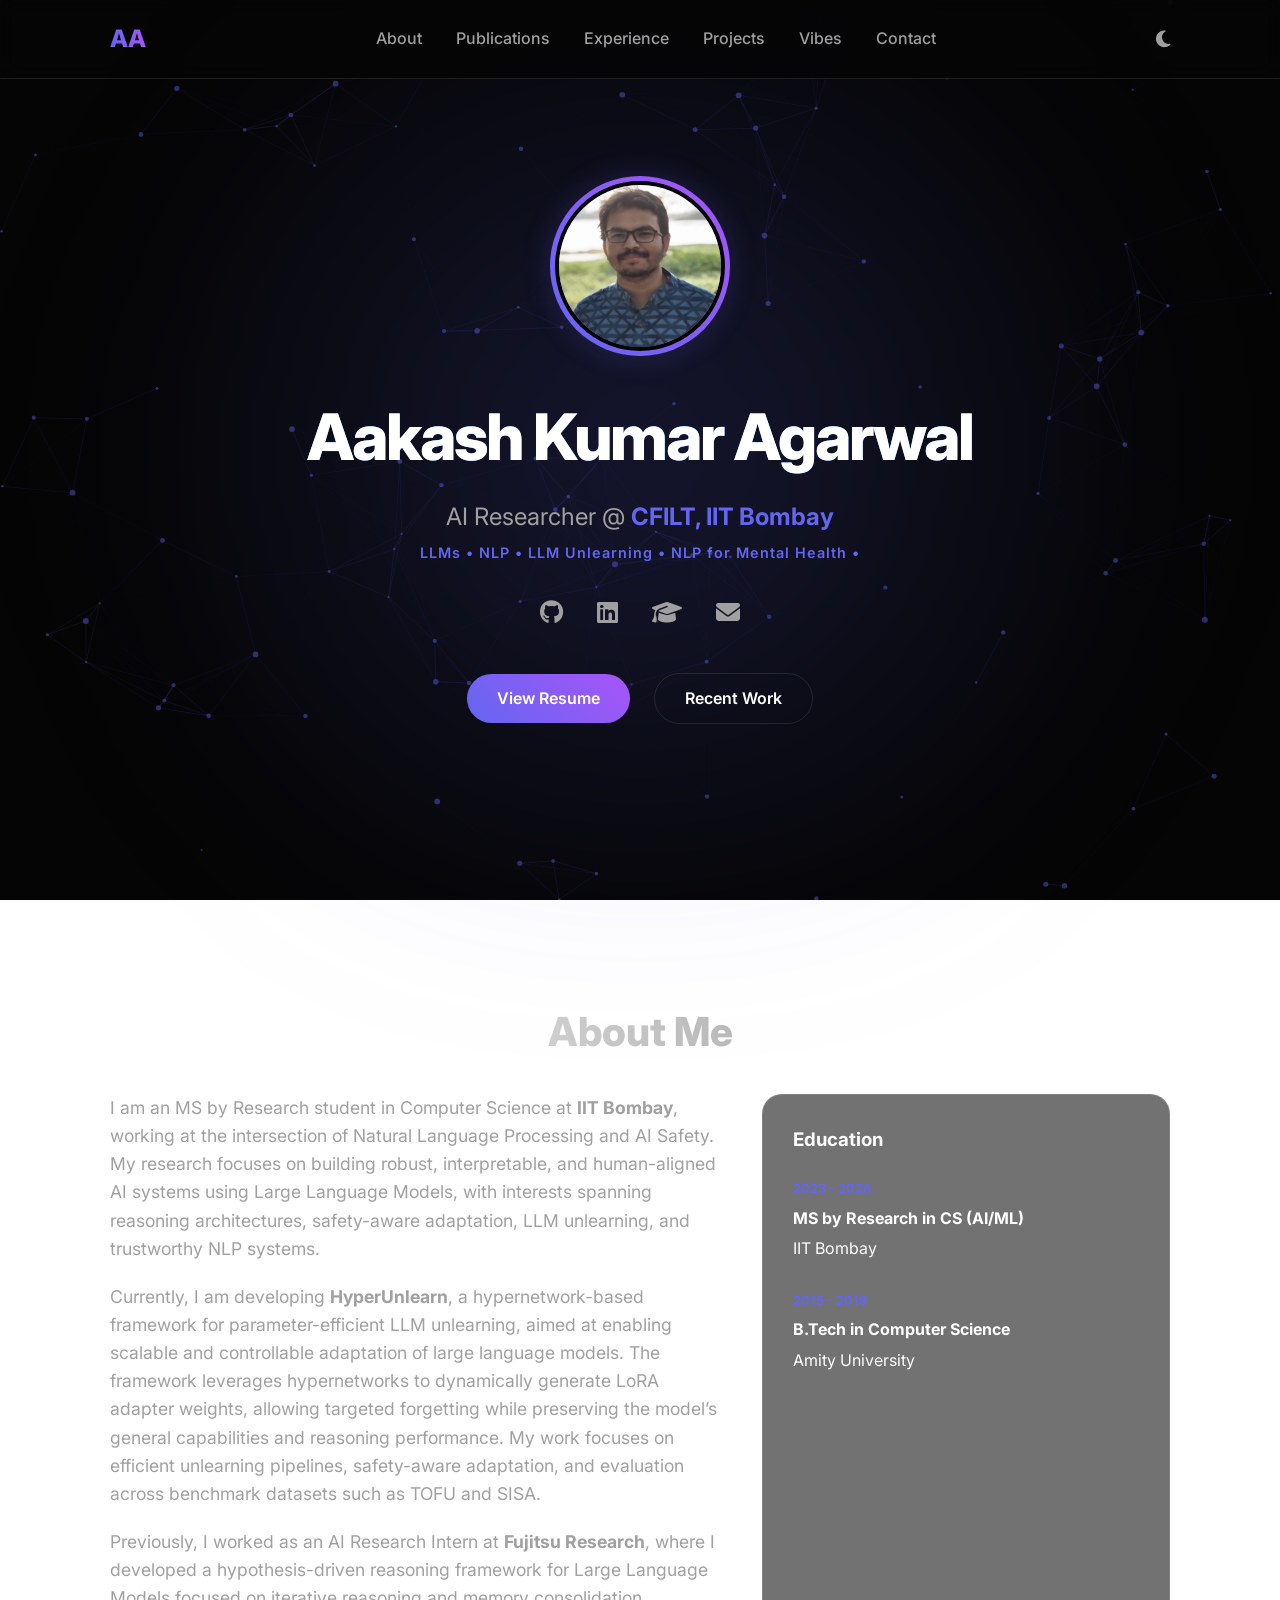
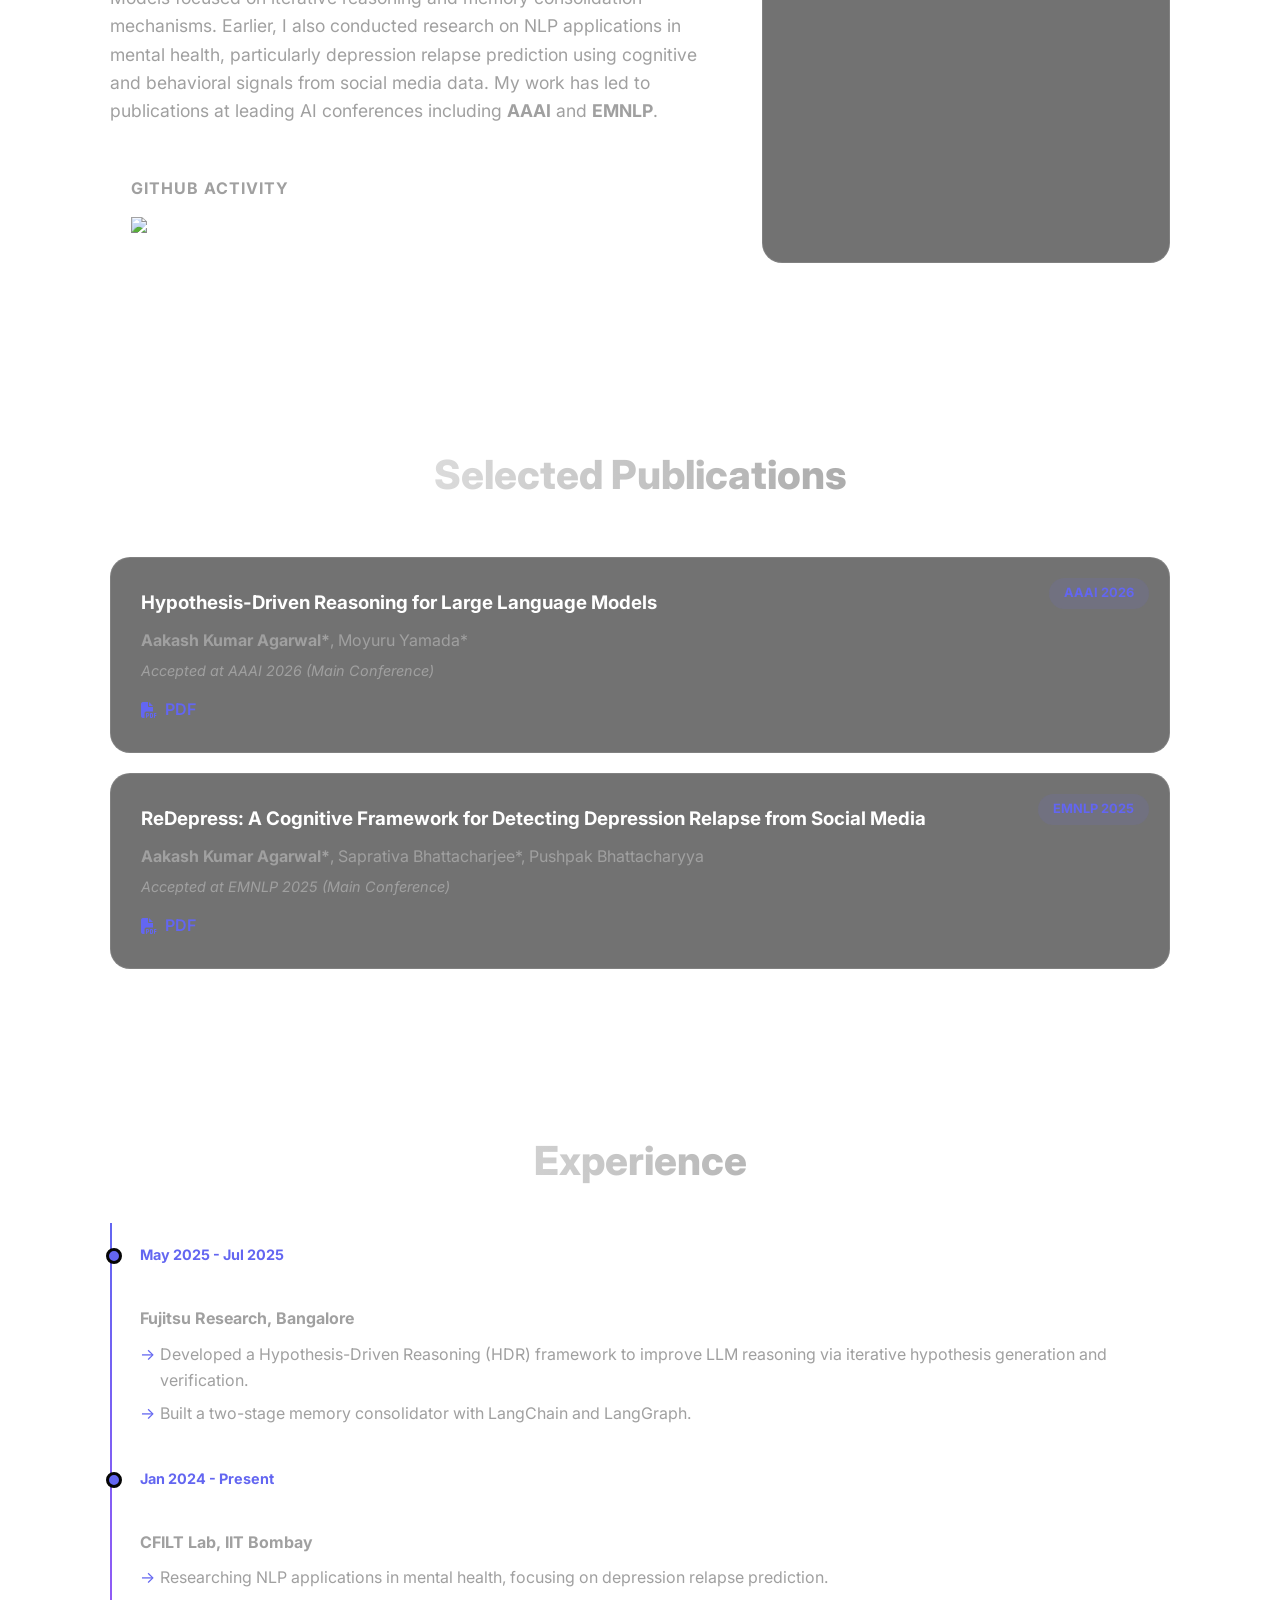
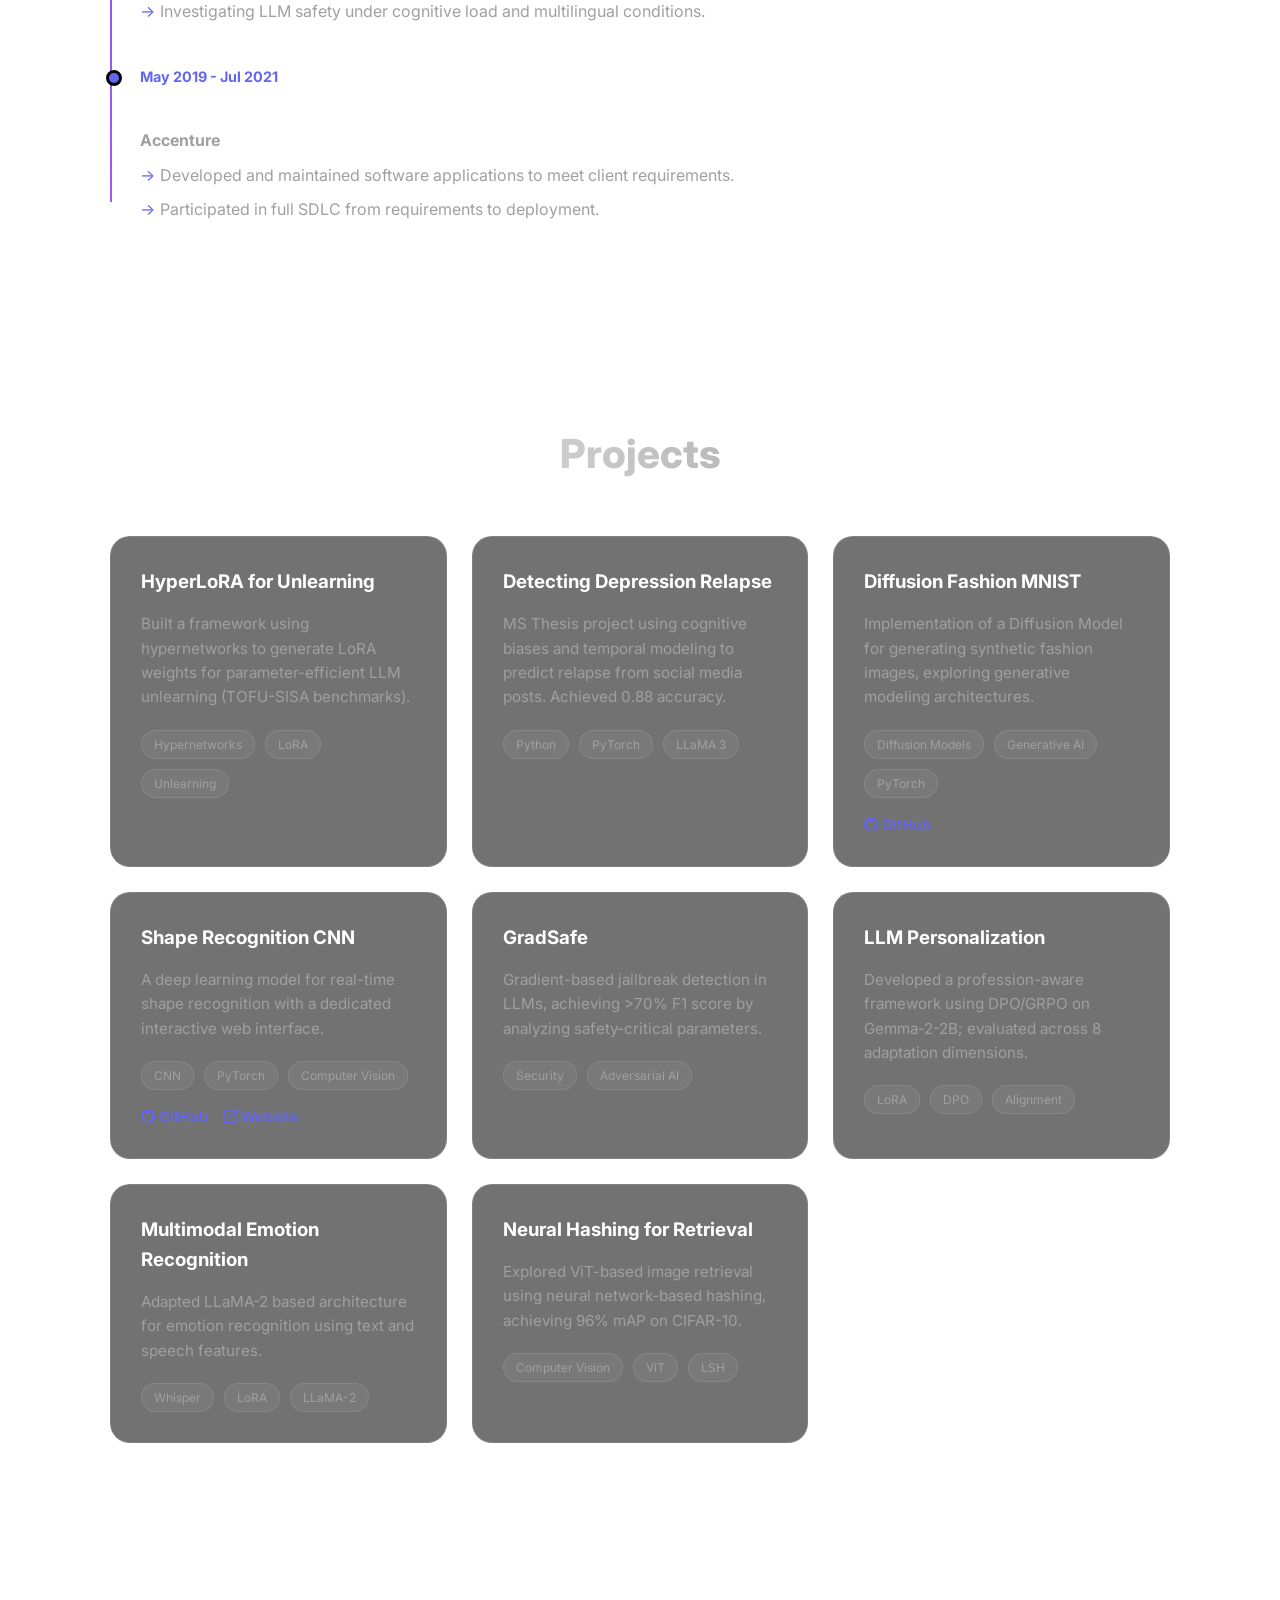
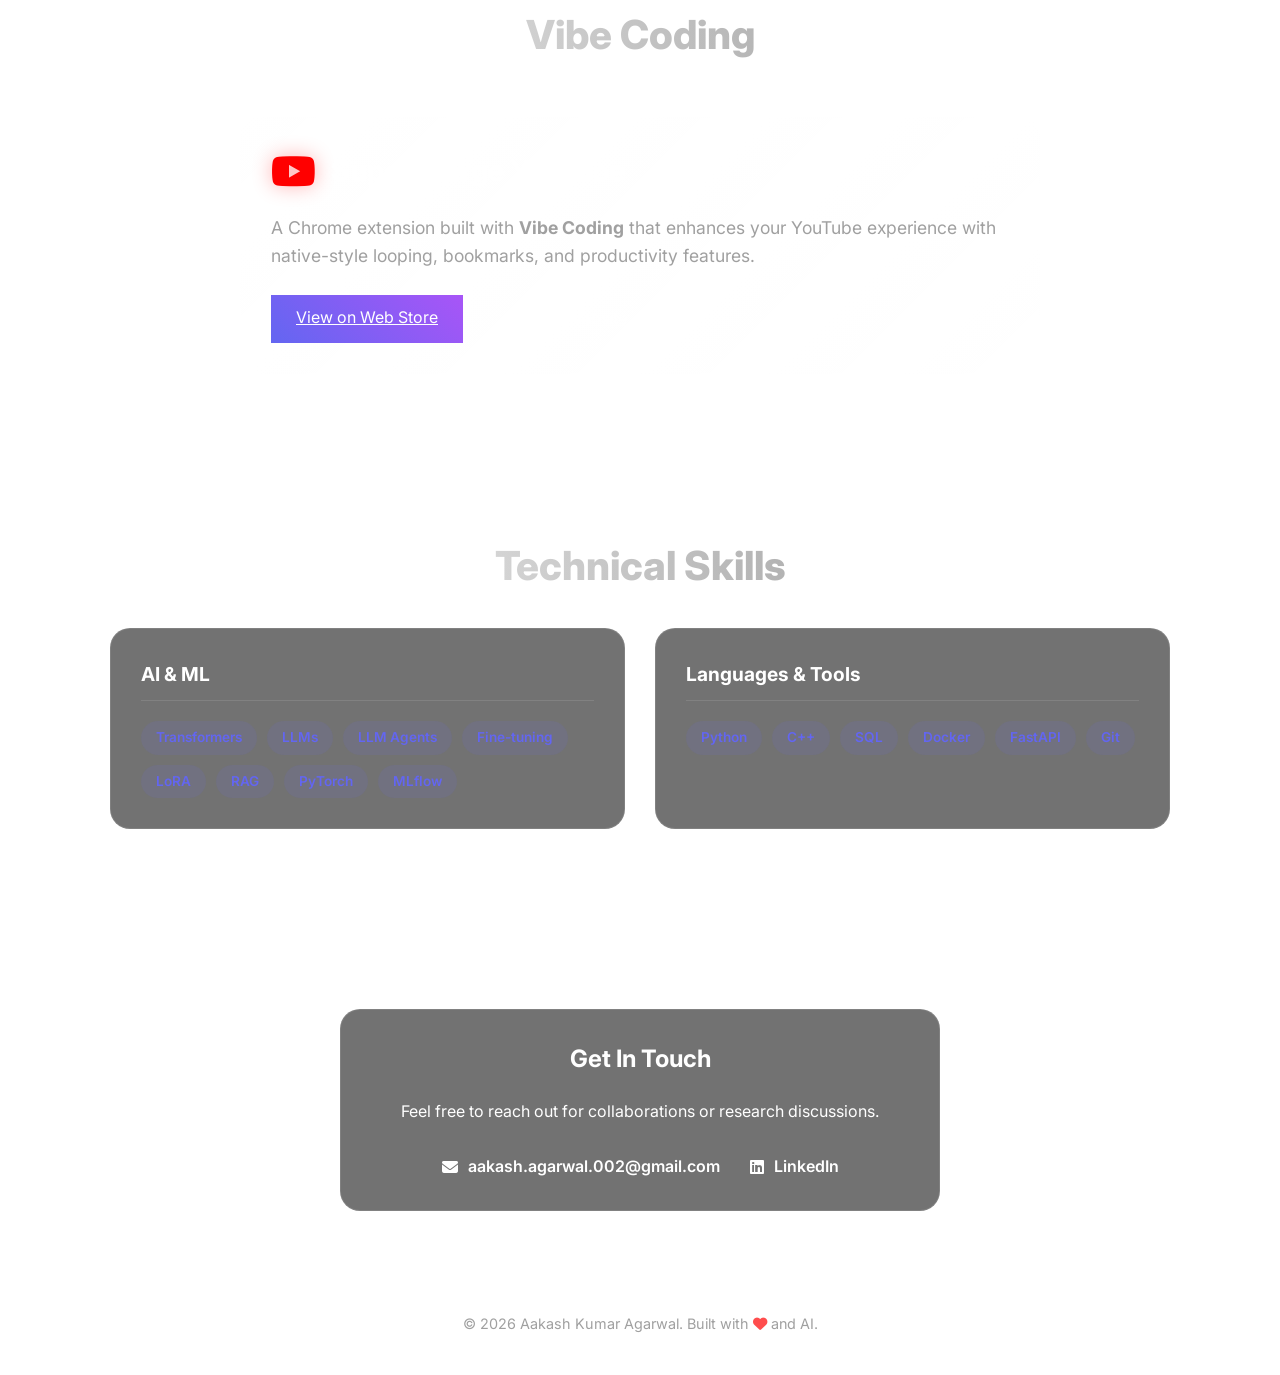
==== index.html @ b12b898b "update details" ====
<!doctype html>
<html lang="en">
  <head>
    <meta charset="UTF-8" />
    <meta name="viewport" content="width=device-width, initial-scale=1.0" />
    <title>Aakash Kumar Agarwal | AI Researcher</title>
    <meta
      name="description"
      content="Personal website of Aakash Kumar Agarwal, AI Researcher at IIT Bombay focusing on LLMs, NLP, and Mental Health."
    />
    <link rel="preconnect" href="https://fonts.googleapis.com" />
    <link rel="preconnect" href="https://fonts.gstatic.com" crossorigin />
    <link
      href="https://fonts.googleapis.com/css2?family=Inter:wght@300;400;500;600;700;800&display=swap"
      rel="stylesheet"
    />
    <link rel="stylesheet" href="style.css" />
    <link
      rel="stylesheet"
      href="https://cdnjs.cloudflare.com/ajax/libs/font-awesome/6.4.0/css/all.min.css"
    />
  </head>
  <body>
    <div id="bg-solid"></div>
    <div class="glow-bg"></div>
    <canvas id="neural-bg"></canvas>

    <nav>
      <div class="nav-container">
        <a href="#" class="logo">AA</a>
        <div class="nav-links">
          <a href="#about">About</a>
          <a href="#publications">Publications</a>
          <a href="#experience">Experience</a>
          <a href="#projects">Projects</a>
          <a href="#vibes">Vibes</a>
          <a href="#contact">Contact</a>
        </div>
        <div class="theme-toggle" id="theme-toggle">
          <i class="fas fa-moon"></i>
        </div>
        <div class="mobile-menu-btn"><i class="fas fa-bars"></i></div>
      </div>
    </nav>

    <main>
      <section id="hero" style="background: transparent">
        <div class="hero-content">
          <div class="profile-frame">
            <img
              src="assets/images/avatar.jpeg"
              alt="Aakash Kumar Agarwal"
              class="profile-img"
            />
          </div>
          <h1 class="glitch-text" data-text="Aakash Kumar Agarwal">
            Aakash Kumar Agarwal
          </h1>
          <p class="tagline">
            AI Researcher @ <span class="highlight">CFILT, IIT Bombay</span>
          </p>
          <p class="topics">
            LLMs • NLP • LLM Unlearning • NLP for Mental Health •
          </p>
          <div class="social-links">
            <a
              href="https://github.com/aakash-agarwal-002"
              target="_blank"
              title="GitHub"
              ><i class="fab fa-github"></i
            ></a>
            <a
              href="https://www.linkedin.com/in/aakash-agarwal-/"
              target="_blank"
              title="LinkedIn"
              ><i class="fab fa-linkedin"></i
            ></a>
            <a
              href="https://scholar.google.com/citations?user=e2ImDVUAAAAJ&hl=en"
              target="_blank"
              title="Google Scholar"
              ><i class="fas fa-graduation-cap"></i
            ></a>
            <a href="mailto:aakash.agarwal.002@gmail.com" title="Email"
              ><i class="fas fa-envelope"></i
            ></a>
          </div>
          <div class="cta-buttons">
            <a
              href="resumes/aakash_agarwal_ai.pdf"
              class="btn primary"
              target="_blank"
              >View Resume</a
            >
            <a href="#publications" class="btn secondary">Recent Work</a>
          </div>
        </div>
      </section>

      <section id="about" class="container">
        <h2 class="section-title">About Me</h2>
        <div class="about-grid">
          <div class="about-text">
            <p>
              I am an MS by Research student in Computer Science at
              <b>IIT Bombay</b>, working at the intersection of Natural Language
              Processing and AI Safety. My research focuses on building robust,
              interpretable, and human-aligned AI systems using Large Language
              Models, with interests spanning reasoning architectures,
              safety-aware adaptation, LLM unlearning, and trustworthy NLP
              systems.
            </p>

            <p>
              Currently, I am developing <b>HyperUnlearn</b>, a
              hypernetwork-based framework for parameter-efficient LLM
              unlearning, aimed at enabling scalable and controllable adaptation
              of large language models. The framework leverages hypernetworks to
              dynamically generate LoRA adapter weights, allowing targeted
              forgetting while preserving the model’s general capabilities and
              reasoning performance. My work focuses on efficient unlearning
              pipelines, safety-aware adaptation, and evaluation across
              benchmark datasets such as TOFU and SISA.
            </p>

            <p>
              Previously, I worked as an AI Research Intern at
              <b>Fujitsu Research</b>, where I developed a hypothesis-driven
              reasoning framework for Large Language Models focused on iterative
              reasoning and memory consolidation mechanisms. Earlier, I also
              conducted research on NLP applications in mental health,
              particularly depression relapse prediction using cognitive and
              behavioral signals from social media data. My work has led to
              publications at leading AI conferences including <b>AAAI</b> and
              <b>EMNLP</b>.
            </p>

            <div class="github-activity">
              <h3>GitHub Activity</h3>
              <img
                src="https://ghchart.rshah.org/6366f1/aakash-agarwal-002"
                alt="Aakash's Github Chart"
                class="gh-chart"
              />
            </div>
          </div>
          <div class="education-card">
            <h3>Education</h3>
            <div class="edu-item">
              <span class="year">2023 - 2026</span>
              <h4>MS by Research in CS (AI/ML)</h4>
              <p>IIT Bombay</p>
            </div>
            <div class="edu-item">
              <span class="year">2015 - 2019</span>
              <h4>B.Tech in Computer Science</h4>
              <p>Amity University</p>
            </div>
          </div>
        </div>
      </section>

      <section id="publications" class="container">
        <h2 class="section-title">Selected Publications</h2>
        <div class="pub-list">
          <div class="pub-card glass">
            <div class="pub-tag">AAAI 2026</div>
            <h3>Hypothesis-Driven Reasoning for Large Language Models</h3>
            <p class="authors"><b>Aakash Kumar Agarwal*</b>, Moyuru Yamada*</p>
            <p class="venue">Accepted at AAAI 2026 (Main Conference)</p>
            <div class="pub-links">
              <a href="publications/2026.aaai-main.pdf" target="_blank"
                ><i class="fas fa-file-pdf"></i> PDF</a
              >
            </div>
          </div>
          <div class="pub-card glass">
            <div class="pub-tag">EMNLP 2025</div>
            <h3>
              ReDepress: A Cognitive Framework for Detecting Depression Relapse
              from Social Media
            </h3>
            <p class="authors">
              <b>Aakash Kumar Agarwal*</b>, Saprativa Bhattacharjee*, Pushpak
              Bhattacharyya
            </p>
            <p class="venue">Accepted at EMNLP 2025 (Main Conference)</p>
            <div class="pub-links">
              <a href="publications/2025.emnlp-main.pdf" target="_blank"
                ><i class="fas fa-file-pdf"></i> PDF</a
              >
            </div>
          </div>
        </div>
      </section>

      <section id="experience" class="container">
        <h2 class="section-title">Experience</h2>
        <div class="timeline">
          <div class="timeline-item">
            <div class="time">May 2025 - Jul 2025</div>
            <div class="content">
              <h3>AI Engineer Intern</h3>
              <h4>Fujitsu Research, Bangalore</h4>
              <ul>
                <li>
                  Developed a Hypothesis-Driven Reasoning (HDR) framework to
                  improve LLM reasoning via iterative hypothesis generation and
                  verification.
                </li>
                <li>
                  Built a two-stage memory consolidator with LangChain and
                  LangGraph.
                </li>
              </ul>
            </div>
          </div>
          <div class="timeline-item">
            <div class="time">Jan 2024 - Present</div>
            <div class="content">
              <h3>Student AI Researcher</h3>
              <h4>CFILT Lab, IIT Bombay</h4>
              <ul>
                <li>
                  Researching NLP applications in mental health, focusing on
                  depression relapse prediction.
                </li>
                <li>
                  Investigating LLM safety under cognitive load and multilingual
                  conditions.
                </li>
              </ul>
            </div>
          </div>
          <div class="timeline-item">
            <div class="time">May 2019 - Jul 2021</div>
            <div class="content">
              <h3>Application Development Associate</h3>
              <h4>Accenture</h4>
              <ul>
                <li>
                  Developed and maintained software applications to meet client
                  requirements.
                </li>
                <li>
                  Participated in full SDLC from requirements to deployment.
                </li>
              </ul>
            </div>
          </div>
        </div>
      </section>

      <section id="projects" class="container">
        <h2 class="section-title">Projects</h2>
        <div class="project-grid">
          <div class="project-card glass">
            <h3>HyperLoRA for Unlearning</h3>
            <p>
              Built a framework using hypernetworks to generate LoRA weights for
              parameter-efficient LLM unlearning (TOFU-SISA benchmarks).
            </p>
            <div class="tags">
              <span>Hypernetworks</span><span>LoRA</span><span>Unlearning</span>
            </div>
          </div>
          <div class="project-card glass">
            <h3>Detecting Depression Relapse</h3>
            <p>
              MS Thesis project using cognitive biases and temporal modeling to
              predict relapse from social media posts. Achieved 0.88 accuracy.
            </p>
            <div class="tags">
              <span>Python</span><span>PyTorch</span><span>LLaMA 3</span>
            </div>
          </div>
          <div class="project-card glass">
            <h3>Diffusion Fashion MNIST</h3>
            <p>
              Implementation of a Diffusion Model for generating synthetic
              fashion images, exploring generative modeling architectures.
            </p>
            <div class="tags">
              <span>Diffusion Models</span><span>Generative AI</span
              ><span>PyTorch</span>
            </div>
            <div class="project-links">
              <a
                href="https://github.com/aakash-agarwal-002/diffusion-fashion-mnist"
                target="_blank"
                ><i class="fab fa-github"></i> GitHub</a
              >
            </div>
          </div>
          <div class="project-card glass">
            <h3>Shape Recognition CNN</h3>
            <p>
              A deep learning model for real-time shape recognition with a
              dedicated interactive web interface.
            </p>
            <div class="tags">
              <span>CNN</span><span>PyTorch</span><span>Computer Vision</span>
            </div>
            <div class="project-links">
              <a
                href="https://github.com/aakash-agarwal-002/shape-recognition-cnn"
                target="_blank"
                ><i class="fab fa-github"></i> GitHub</a
              >
              <a
                href="https://aakash-agarwal-002.github.io/shape-recognition-cnn/"
                target="_blank"
                ><i class="fas fa-external-link-alt"></i> Website</a
              >
            </div>
          </div>
          <div class="project-card glass">
            <h3>GradSafe</h3>
            <p>
              Gradient-based jailbreak detection in LLMs, achieving >70% F1
              score by analyzing safety-critical parameters.
            </p>
            <div class="tags">
              <span>Security</span><span>Adversarial AI</span>
            </div>
          </div>
          <div class="project-card glass">
            <h3>LLM Personalization</h3>
            <p>
              Developed a profession-aware framework using DPO/GRPO on
              Gemma-2-2B; evaluated across 8 adaptation dimensions.
            </p>
            <div class="tags">
              <span>LoRA</span><span>DPO</span><span>Alignment</span>
            </div>
          </div>
          <div class="project-card glass">
            <h3>Multimodal Emotion Recognition</h3>
            <p>
              Adapted LLaMA-2 based architecture for emotion recognition using
              text and speech features.
            </p>
            <div class="tags">
              <span>Whisper</span><span>LoRA</span><span>LLaMA-2</span>
            </div>
          </div>
          <div class="project-card glass">
            <h3>Neural Hashing for Retrieval</h3>
            <p>
              Explored ViT-based image retrieval using neural network-based
              hashing, achieving 96% mAP on CIFAR-10.
            </p>
            <div class="tags">
              <span>Computer Vision</span><span>ViT</span><span>LSH</span>
            </div>
          </div>
        </div>
      </section>

      <section id="vibes" class="container">
        <h2 class="section-title">Vibe Coding</h2>
        <div class="vibe-grid">
          <div class="vibe-card glass featured">
            <div class="vibe-info">
              <div class="vibe-header">
                <i class="fab fa-youtube vibe-icon"></i>
                <h3>Supercharge YouTube</h3>
              </div>
              <p>
                A Chrome extension built with <b>Vibe Coding</b> that enhances
                your YouTube experience with native-style looping, bookmarks,
                and productivity features.
              </p>
              <div class="vibe-links">
                <a
                  href="https://chromewebstore.google.com/detail/supercharge-youtube/afbpoggcamjpjhaofnedlcllkkokfkca?authuser=0&hl=en"
                  target="_blank"
                  class="btn primary"
                  >View on Web Store</a
                >
                <a
                  href="https://aakash-agarwal-002.github.io/supercharge_youtube_features/"
                  target="_blank"
                  class="btn secondary"
                  >Product Website</a
                >
              </div>
            </div>
          </div>
        </div>
      </section>

      <section id="skills" class="container">
        <h2 class="section-title">Technical Skills</h2>
        <div class="skills-container">
          <div class="skill-category">
            <h3>AI & ML</h3>
            <div class="skill-tags">
              <span>Transformers</span><span>LLMs</span><span>LLM Agents</span
              ><span>Fine-tuning</span><span>LoRA</span><span>RAG</span
              ><span>PyTorch</span><span>MLflow</span>
            </div>
          </div>
          <div class="skill-category">
            <h3>Languages & Tools</h3>
            <div class="skill-tags">
              <span>Python</span><span>C++</span><span>SQL</span
              ><span>Docker</span><span>FastAPI</span><span>Git</span>
            </div>
          </div>
        </div>
      </section>

      <section id="contact" class="container">
        <div class="contact-box glass">
          <h2>Get In Touch</h2>
          <p>
            Feel free to reach out for collaborations or research discussions.
          </p>
          <div class="contact-methods">
            <a href="mailto:aakash.agarwal.002@gmail.com"
              ><i class="fas fa-envelope"></i> aakash.agarwal.002@gmail.com</a
            >
            <a href="https://www.linkedin.com/in/aakash-agarwal-/"
              ><i class="fab fa-linkedin"></i> LinkedIn</a
            >
          </div>
        </div>
      </section>
    </main>

    <footer>
      <p>
        &copy; 2026 Aakash Kumar Agarwal. Built with
        <i class="fas fa-heart"></i> and AI.
      </p>
    </footer>

    <script src="script.js"></script>
  </body>
</html>
---- style.css ----
:root {
    --bg-color: #050505;
    --card-bg: rgba(20, 20, 20, 0.6);
    --text-primary: #ffffff;
    --text-secondary: #a0a0a0;
    --accent-primary: #6366f1;
    --accent-secondary: #a855f7;
    --nav-bg: rgba(5, 5, 5, 0.8);
    --border-color: rgba(255, 255, 255, 0.1);
    --glow: rgba(99, 102, 241, 0.2);
}

body.light-mode {
    --bg-color: #f8f9fa;
    --card-bg: rgba(255, 255, 255, 0.8);
    --text-primary: #1a1a1a;
    --text-secondary: #555555;
    --nav-bg: rgba(248, 249, 250, 0.8);
    --border-color: rgba(0, 0, 0, 0.1);
    --glow: rgba(99, 102, 241, 0.1);
}

* {
    margin: 0;
    padding: 0;
    box-sizing: border-box;
    scroll-behavior: smooth;
}

body {
    color: var(--text-primary);
    font-family: 'Inter', -apple-system, BlinkMacSystemFont, sans-serif;
    line-height: 1.6;
    overflow-x: hidden;
    background: none;
}

#bg-solid {
    position: fixed;
    top: 0;
    left: 0;
    width: 100%;
    height: 100%;
    background-color: var(--bg-color);
    z-index: -3;
    pointer-events: none;
}

.glow-bg {
    position: fixed;
    top: 0;
    left: 0;
    width: 100%;
    height: 100%;
    background: radial-gradient(circle at 50% 50%, var(--glow) 0%, transparent 70%);
    pointer-events: none;
    z-index: -2;
    filter: blur(100px);
}

#neural-bg {
    position: fixed;
    top: 0;
    left: 0;
    width: 100%;
    height: 100%;
    z-index: -1;
    opacity: 0.6;
    pointer-events: none;
}

.container {
    max-width: 1100px;
    margin: 0 auto;
    padding: 80px 20px;
}

/* Navigation */
nav {
    position: fixed;
    top: 0;
    width: 100%;
    background: var(--nav-bg);
    backdrop-filter: blur(10px);
    z-index: 1000;
    border-bottom: 1px solid var(--border-color);
}

.nav-container {
    max-width: 1100px;
    margin: 0 auto;
    padding: 20px;
    display: flex;
    justify-content: space-between;
    align-items: center;
}

.logo {
    font-size: 1.5rem;
    font-weight: 800;
    background: linear-gradient(to right, var(--accent-primary), var(--accent-secondary));
    -webkit-background-clip: text;
    -webkit-text-fill-color: transparent;
    text-decoration: none;
}

.nav-links a {
    color: var(--text-secondary);
    text-decoration: none;
    margin-left: 30px;
    font-weight: 500;
    transition: color 0.3s;
}

.nav-links a:hover {
    color: var(--text-primary);
}

.theme-toggle {
    margin-left: 20px;
    cursor: pointer;
    font-size: 1.2rem;
    color: var(--text-secondary);
    transition: color 0.3s, transform 0.3s;
}

.theme-toggle:hover {
    color: var(--accent-primary);
    transform: scale(1.1);
}

.mobile-menu-btn {
    display: none;
}

/* Hero Section */
#hero {
    height: 100vh;
    display: flex;
    justify-content: center;
    align-items: center;
    text-align: center;
    padding: 0 20px;
    background: transparent;
}

.profile-frame {
    width: 180px;
    height: 180px;
    margin: 0 auto 30px;
    border-radius: 50%;
    padding: 5px;
    background: linear-gradient(45deg, var(--accent-primary), var(--accent-secondary));
    box-shadow: 0 0 30px var(--glow);
    position: relative;
    overflow: hidden;
}

.profile-img {
    width: 100%;
    height: 100%;
    border-radius: 50%;
    object-fit: cover;
    border: 4px solid var(--bg-color);
    transition: transform 0.5s;
}

.profile-frame:hover .profile-img {
    transform: scale(1.1);
}

h1 {
    font-size: 4rem;
    font-weight: 800;
    margin-bottom: 10px;
    letter-spacing: -2px;
    position: relative;
}

.glitch-text {
    position: relative;
    display: inline-block;
}

.glitch-text::before,
.glitch-text::after {
    content: attr(data-text);
    position: absolute;
    top: 0;
    left: 0;
    width: 100%;
    height: 100%;
    opacity: 0.8;
}

.glitch-text::before {
    color: #0ff;
    z-index: -1;
    animation: glitch 0.3s cubic-bezier(0.25, 0.46, 0.45, 0.94) both infinite;
}

.glitch-text::after {
    color: #f0f;
    z-index: -2;
    animation: glitch 0.3s cubic-bezier(0.25, 0.46, 0.45, 0.94) reverse both infinite;
}

@keyframes glitch {
    0% { transform: translate(0); }
    20% { transform: translate(-2px, 2px); }
    40% { transform: translate(-2px, -2px); }
    60% { transform: translate(2px, 2px); }
    80% { transform: translate(2px, -2px); }
    100% { transform: translate(0); }
}

/* Remove animation from h1 during hover to make it readable */
.glitch-text:hover::before,
.glitch-text:hover::after {
    display: none;
}

.tagline {
    font-size: 1.5rem;
    color: var(--text-secondary);
    margin-bottom: 5px;
}

.highlight {
    color: var(--accent-primary);
    font-weight: 700;
}

.sub-tagline {
    color: var(--text-secondary);
    font-size: 1.1rem;
    margin-bottom: 5px;
}

.topics {
    color: var(--accent-primary);
    font-size: 0.9rem;
    font-weight: 600;
    margin-bottom: 30px;
    letter-spacing: 1px;
}

.social-links {
    margin-bottom: 40px;
}

.social-links a {
    font-size: 1.5rem;
    color: var(--text-secondary);
    margin: 0 15px;
    transition: color 0.3s, transform 0.3s;
    display: inline-block;
}

.social-links a:hover {
    color: var(--accent-primary);
    transform: translateY(-5px);
}

.cta-buttons .btn {
    padding: 12px 30px;
    border-radius: 50px;
    text-decoration: none;
    font-weight: 600;
    margin: 0 10px;
    transition: all 0.3s;
    display: inline-block;
}

.btn.primary {
    background: linear-gradient(45deg, var(--accent-primary), var(--accent-secondary));
    color: white;
}

.btn.secondary {
    border: 1px solid var(--border-color);
    color: var(--text-primary);
}

.btn:hover {
    transform: scale(1.05);
    box-shadow: 0 10px 20px rgba(0,0,0,0.3);
}

/* Sections General */
.section-title {
    font-size: 2.5rem;
    font-weight: 800;
    margin-bottom: 50px;
    text-align: center;
    background: linear-gradient(to right, #fff, #888);
    -webkit-background-clip: text;
    -webkit-text-fill-color: transparent;
}

.glass {
    background: var(--card-bg);
    backdrop-filter: blur(12px);
    -webkit-backdrop-filter: blur(12px);
    border: 1px solid var(--border-color);
    border-radius: 20px;
    padding: 30px;
    transition: transform 0.3s ease, border-color 0.3s, box-shadow 0.3s;
}

.glass:hover {
    border-color: var(--accent-primary);
    transform: translateY(-5px);
    box-shadow: 0 15px 35px rgba(0, 0, 0, 0.4), 
                0 0 20px rgba(99, 102, 241, 0.2);
}

/* About Grid */
.about-grid {
    display: grid;
    grid-template-columns: 1.5fr 1fr;
    gap: 40px;
}

.about-text p {
    margin-bottom: 20px;
    font-size: 1.1rem;
    color: var(--text-secondary);
}

.education-card {
    background: var(--card-bg);
    padding: 30px;
    border-radius: 20px;
    border: 1px solid var(--border-color);
}

.edu-item {
    margin-bottom: 25px;
}

.edu-item .year {
    font-size: 0.8rem;
    color: var(--accent-primary);
    font-weight: 700;
    text-transform: uppercase;
}

.edu-item h4 {
    margin: 5px 0;
}

.github-activity {
    margin-top: 30px;
    background: rgba(255, 255, 255, 0.03);
    padding: 20px;
    border-radius: 15px;
    border: 1px solid var(--border-color);
}

.github-activity h3 {
    font-size: 1rem;
    color: var(--text-secondary);
    margin-bottom: 15px;
    text-transform: uppercase;
    letter-spacing: 1px;
}

.gh-chart {
    width: 100%;
}

/* Publications */
.pub-list {
    display: flex;
    flex-direction: column;
    gap: 20px;
}

.pub-card {
    position: relative;
}

.pub-tag {
    position: absolute;
    top: 20px;
    right: 20px;
    background: rgba(99, 102, 241, 0.1);
    color: var(--accent-primary);
    padding: 5px 15px;
    border-radius: 50px;
    font-size: 0.8rem;
    font-weight: 700;
}

.pub-card h3 {
    margin-bottom: 10px;
    max-width: 80%;
}

.authors {
    color: var(--text-secondary);
    margin-bottom: 5px;
}

.venue {
    font-style: italic;
    color: var(--text-secondary);
    font-size: 0.9rem;
    margin-bottom: 15px;
}

.pub-links a {
    color: var(--accent-primary);
    text-decoration: none;
    font-weight: 600;
    display: flex;
    align-items: center;
    gap: 8px;
}

/* Timeline */
.timeline {
    position: relative;
    padding-left: 30px;
}

.timeline::before {
    content: '';
    position: absolute;
    left: 0;
    top: 0;
    height: 100%;
    width: 2px;
    background: linear-gradient(to bottom, var(--accent-primary), var(--accent-secondary));
}

.timeline-item {
    margin-bottom: 40px;
    position: relative;
}

.timeline-item::before {
    content: '';
    position: absolute;
    left: -34px;
    top: 5px;
    width: 10px;
    height: 10px;
    border-radius: 50%;
    background: var(--accent-primary);
    border: 3px solid var(--bg-color);
}

.timeline-item .time {
    font-size: 0.9rem;
    color: var(--accent-primary);
    font-weight: 700;
    margin-bottom: 5px;
}

.timeline-item h3 {
    margin-bottom: 5px;
}

.timeline-item h4 {
    color: var(--text-secondary);
    margin-bottom: 10px;
}

.timeline-item ul {
    list-style: none;
    color: var(--text-secondary);
}

.timeline-item ul li {
    margin-bottom: 8px;
    position: relative;
    padding-left: 20px;
}

.timeline-item ul li::before {
    content: '→';
    position: absolute;
    left: 0;
    color: var(--accent-primary);
}

/* Projects */
.project-grid {
    display: grid;
    grid-template-columns: repeat(auto-fit, minmax(300px, 1fr));
    gap: 25px;
}

.project-card h3 {
    margin-bottom: 15px;
}

.project-links {
    margin-top: 15px;
    display: flex;
    gap: 15px;
}

.project-links a {
    color: var(--accent-primary);
    text-decoration: none;
    font-weight: 600;
    font-size: 0.9rem;
    transition: color 0.3s;
}

.project-links a:hover {
    color: var(--accent-secondary);
}

.project-card p {
    color: var(--text-secondary);
    font-size: 0.95rem;
    margin-bottom: 20px;
}

.tags {
    display: flex;
    flex-wrap: wrap;
    gap: 10px;
}

.tags span {
    background: rgba(255, 255, 255, 0.05);
    padding: 4px 12px;
    border-radius: 50px;
    font-size: 0.75rem;
    color: var(--text-secondary);
    border: 1px solid var(--border-color);
}

/* Skills */
.skills-container {
    display: grid;
    grid-template-columns: repeat(auto-fit, minmax(250px, 1fr));
    gap: 30px;
}

.skill-category {
    background: var(--card-bg);
    padding: 30px;
    border-radius: 20px;
    border: 1px solid var(--border-color);
}

.skill-category h3 {
    margin-bottom: 20px;
    font-size: 1.2rem;
    border-bottom: 1px solid var(--border-color);
    padding-bottom: 10px;
}

.skill-tags {
    display: flex;
    flex-wrap: wrap;
    gap: 10px;
}

.skill-tags span {
    background: rgba(99, 102, 241, 0.1);
    color: var(--accent-primary);
    padding: 6px 15px;
    border-radius: 50px;
    font-size: 0.85rem;
    font-weight: 600;
}

/* Vibe Coding */
.vibe-grid {
    display: flex;
    justify-content: center;
}

.vibe-card {
    max-width: 800px;
    width: 100%;
    display: flex;
    gap: 30px;
    align-items: center;
    border: 1px solid rgba(255, 255, 255, 0.1);
    background: linear-gradient(135deg, rgba(255, 255, 255, 0.05) 0%, rgba(255, 255, 255, 0.02) 100%);
}

.vibe-header {
    display: flex;
    align-items: center;
    gap: 15px;
    margin-bottom: 20px;
}

.vibe-icon {
    font-size: 2.5rem;
    color: #ff0000; /* YouTube Red */
    text-shadow: 0 0 20px rgba(255, 0, 0, 0.3);
}

.vibe-info h3 {
    font-size: 1.8rem;
    margin: 0;
}

.vibe-info p {
    font-size: 1.1rem;
    color: var(--text-secondary);
    margin-bottom: 25px;
}

.vibe-links {
    display: flex;
    gap: 15px;
    flex-wrap: wrap;
}

.vibe-links .btn {
    padding: 10px 25px;
}

/* Contact */
.contact-box {
    text-align: center;
    max-width: 600px;
    margin: 0 auto;
}

.contact-box h2 {
    margin-bottom: 20px;
}

.contact-methods {
    display: flex;
    justify-content: center;
    gap: 30px;
    margin-top: 30px;
}

.contact-methods a {
    color: var(--text-primary);
    text-decoration: none;
    display: flex;
    align-items: center;
    gap: 10px;
    font-weight: 600;
    transition: color 0.3s;
}

.contact-methods a:hover {
    color: var(--accent-primary);
}

/* Footer */
footer {
    text-align: center;
    padding: 40px;
    border-top: 1px solid var(--border-color);
    color: var(--text-secondary);
    font-size: 0.9rem;
}

footer i {
    color: #ff4d4d;
}

/* Responsive */
@media (max-width: 768px) {
    h1 { font-size: 2.5rem; }
    .about-grid { grid-template-columns: 1fr; }
    .nav-links { 
        display: none; 
        position: absolute;
        top: 100%;
        left: 0;
        width: 100%;
        background: var(--nav-bg);
        flex-direction: column;
        padding: 20px;
        text-align: center;
        border-bottom: 1px solid var(--border-color);
    }
    .nav-links.active {
        display: flex;
    }
    .nav-links a {
        margin: 10px 0;
    }
    .mobile-menu-btn {
        display: block;
        font-size: 1.5rem;
        cursor: pointer;
    }
    .theme-toggle {
        margin-left: auto;
        margin-right: 20px;
    }
    .vibe-card {
        flex-direction: column;
        text-align: center;
        padding: 40px 20px;
    }
    .vibe-header {
        justify-content: center;
    }
    .vibe-links {
        justify-content: center;
    }
    .hero-content { padding: 0 10px; }
}
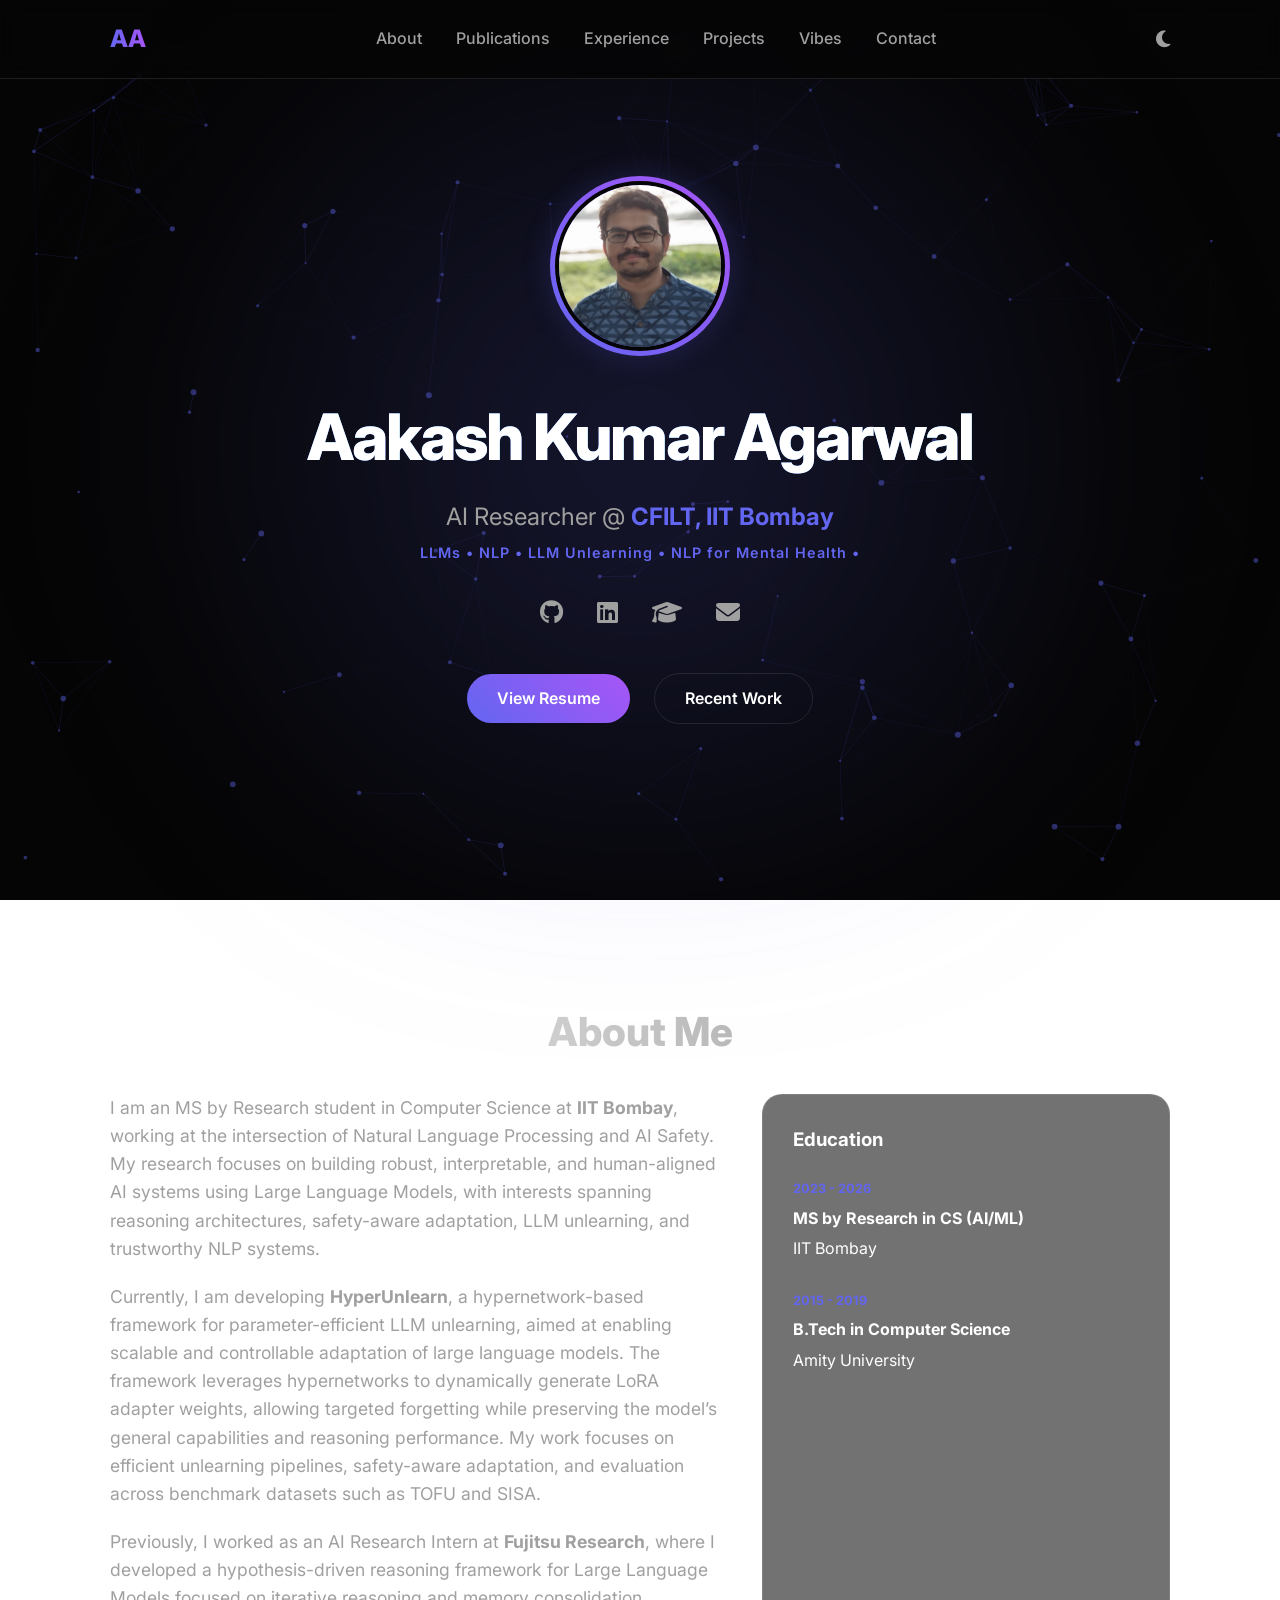
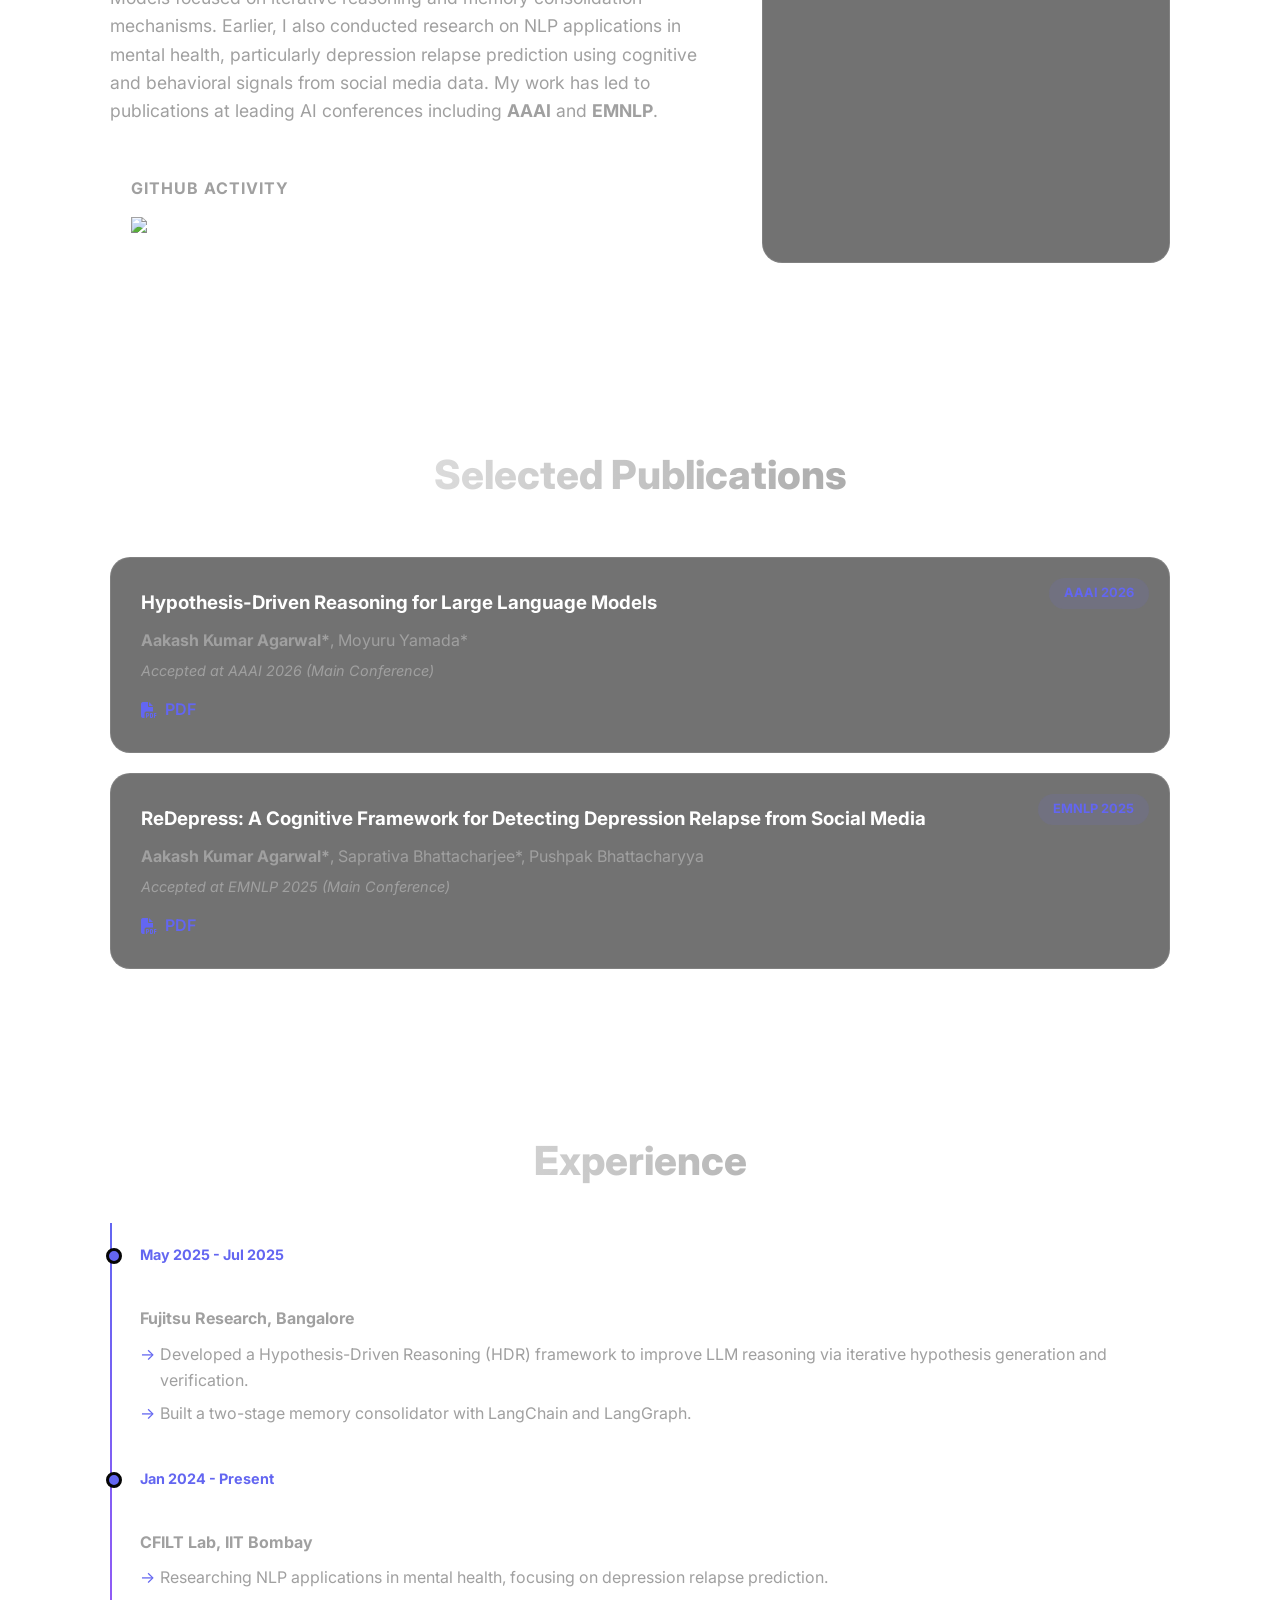
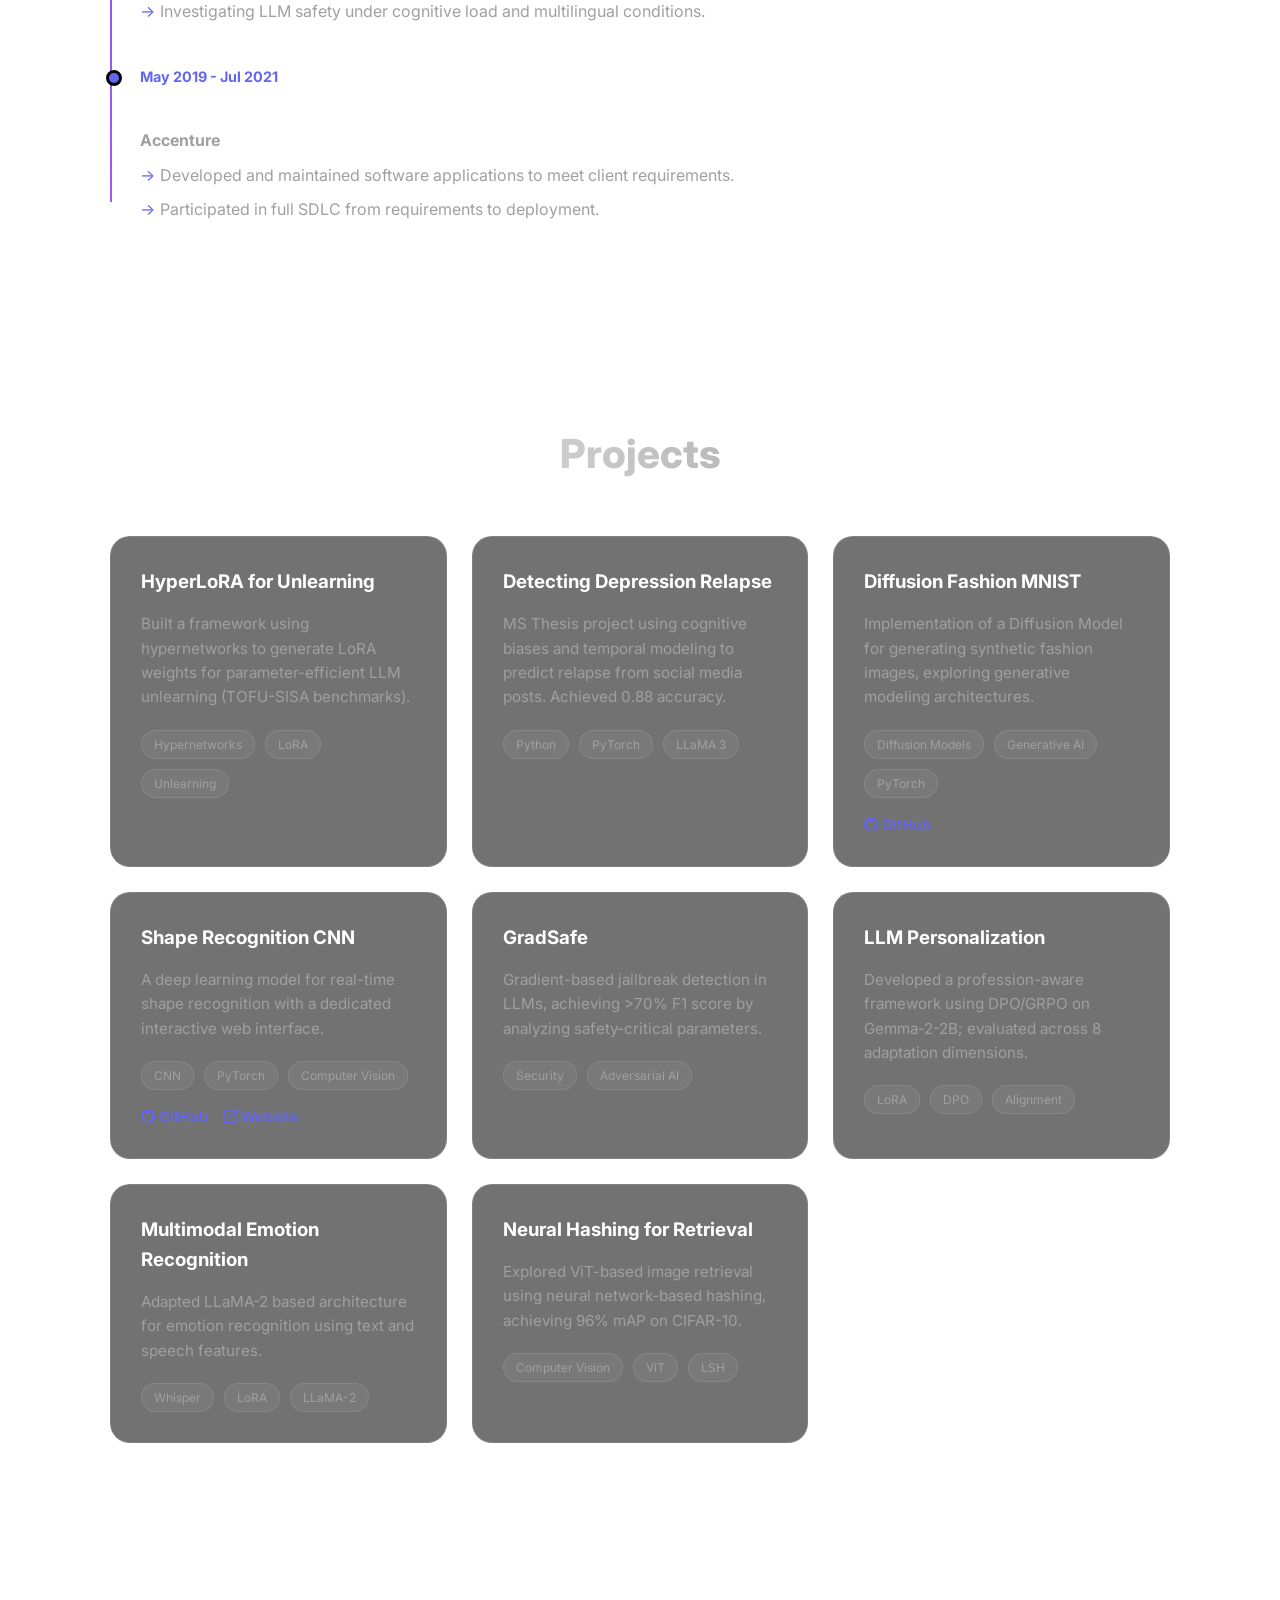
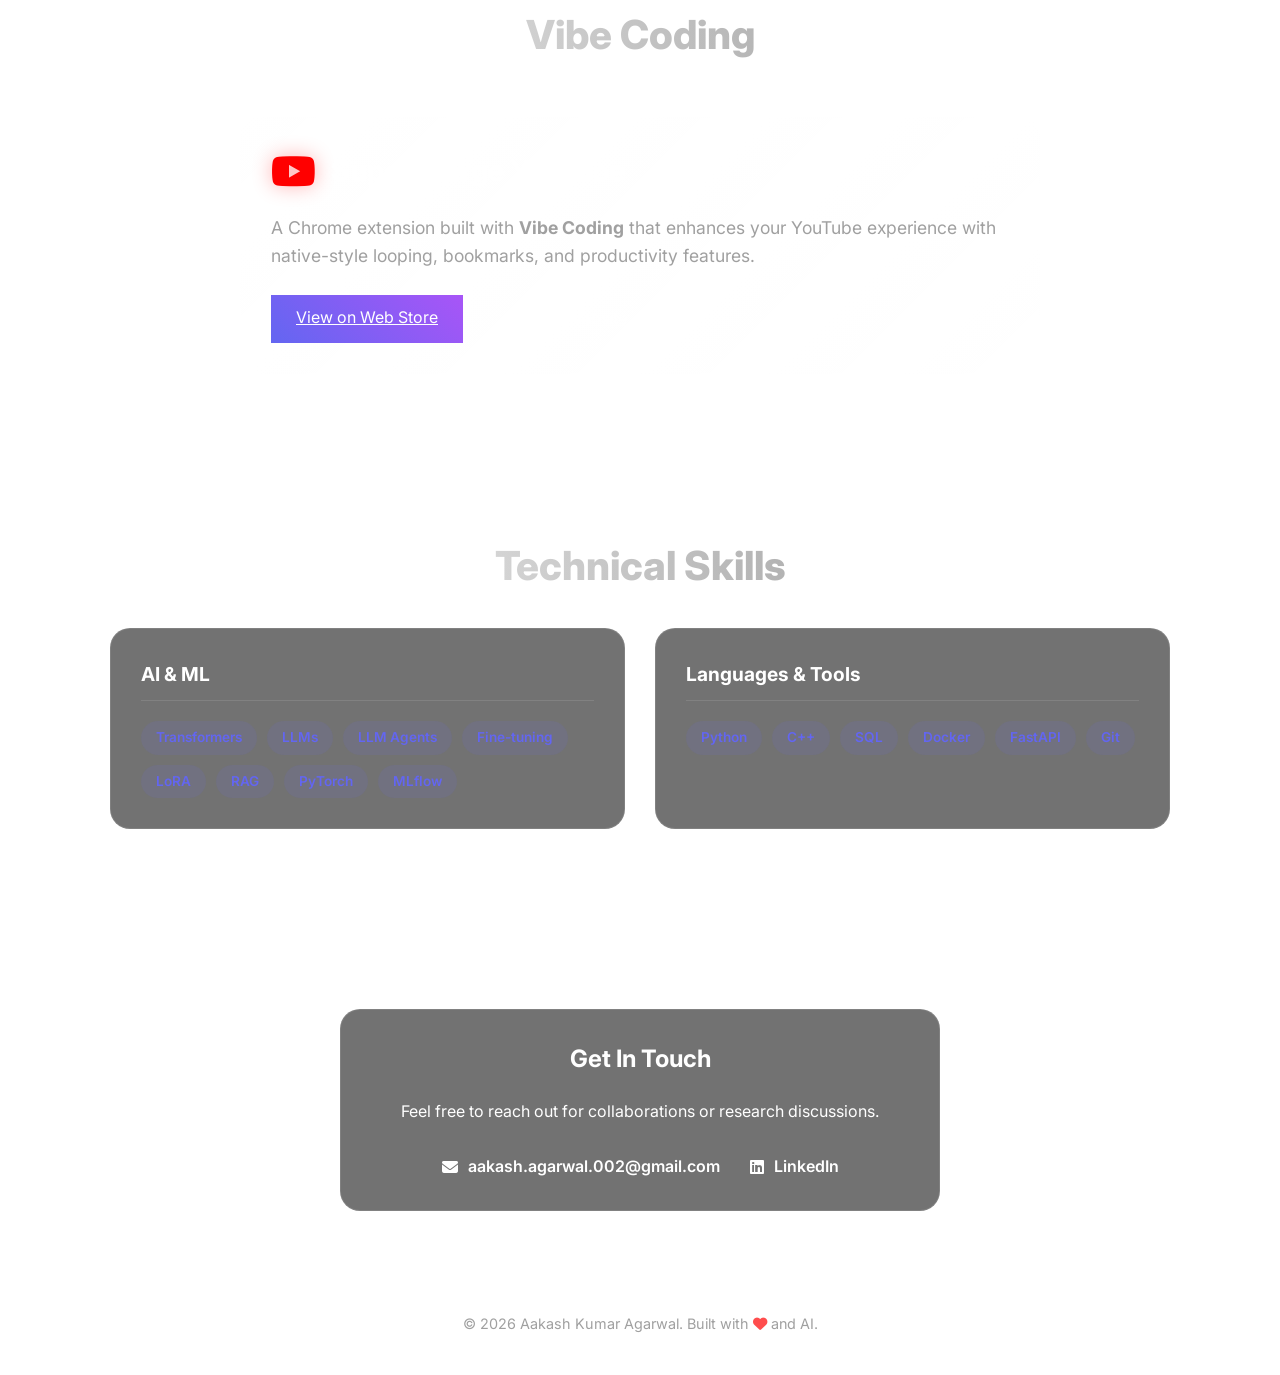
==== commit cb9c35fc: "update details" ====
--- a/index.html
+++ b/index.html
@@ -200,7 +200,7 @@
           <div class="timeline-item">
             <div class="time">May 2025 - Jul 2025</div>
             <div class="content">
-              <h3>AI Engineer Intern</h3>
+              <h3>AI Research Intern</h3>
               <h4>Fujitsu Research, Bangalore</h4>
               <ul>
                 <li>
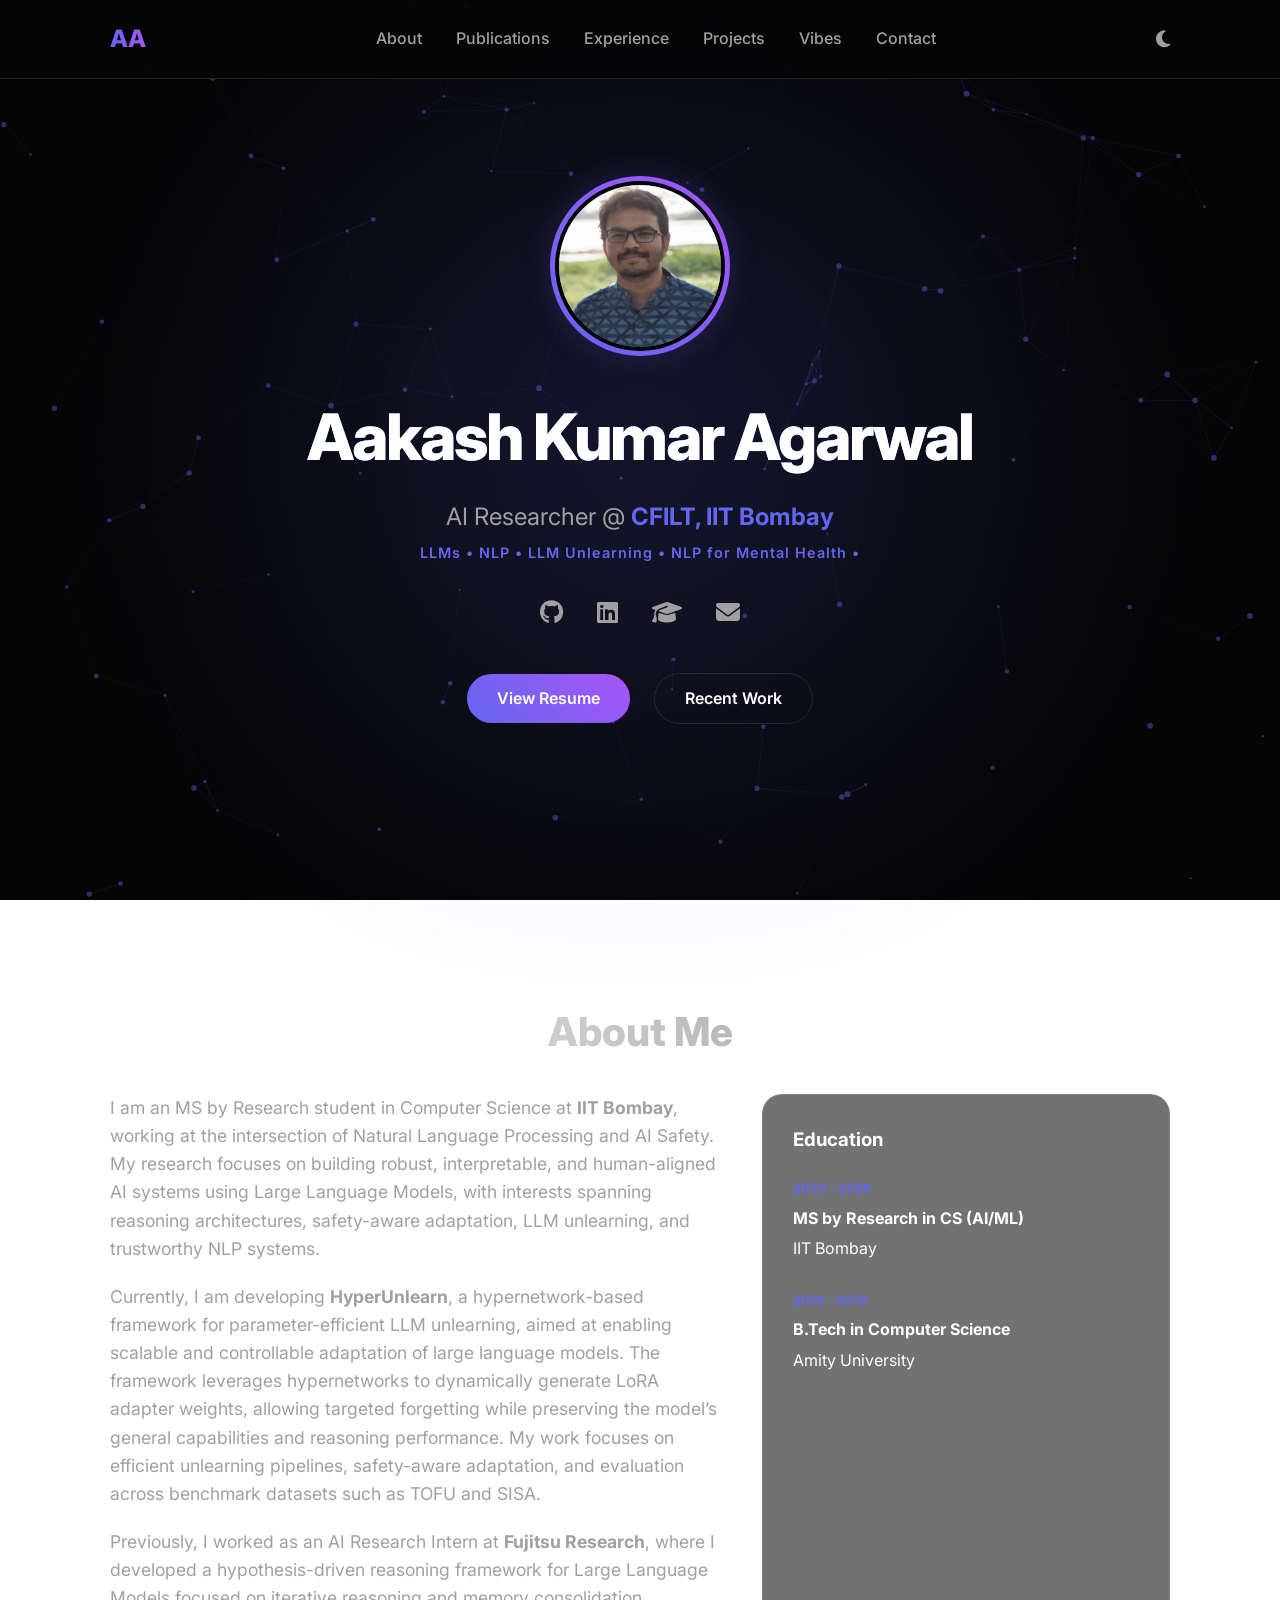
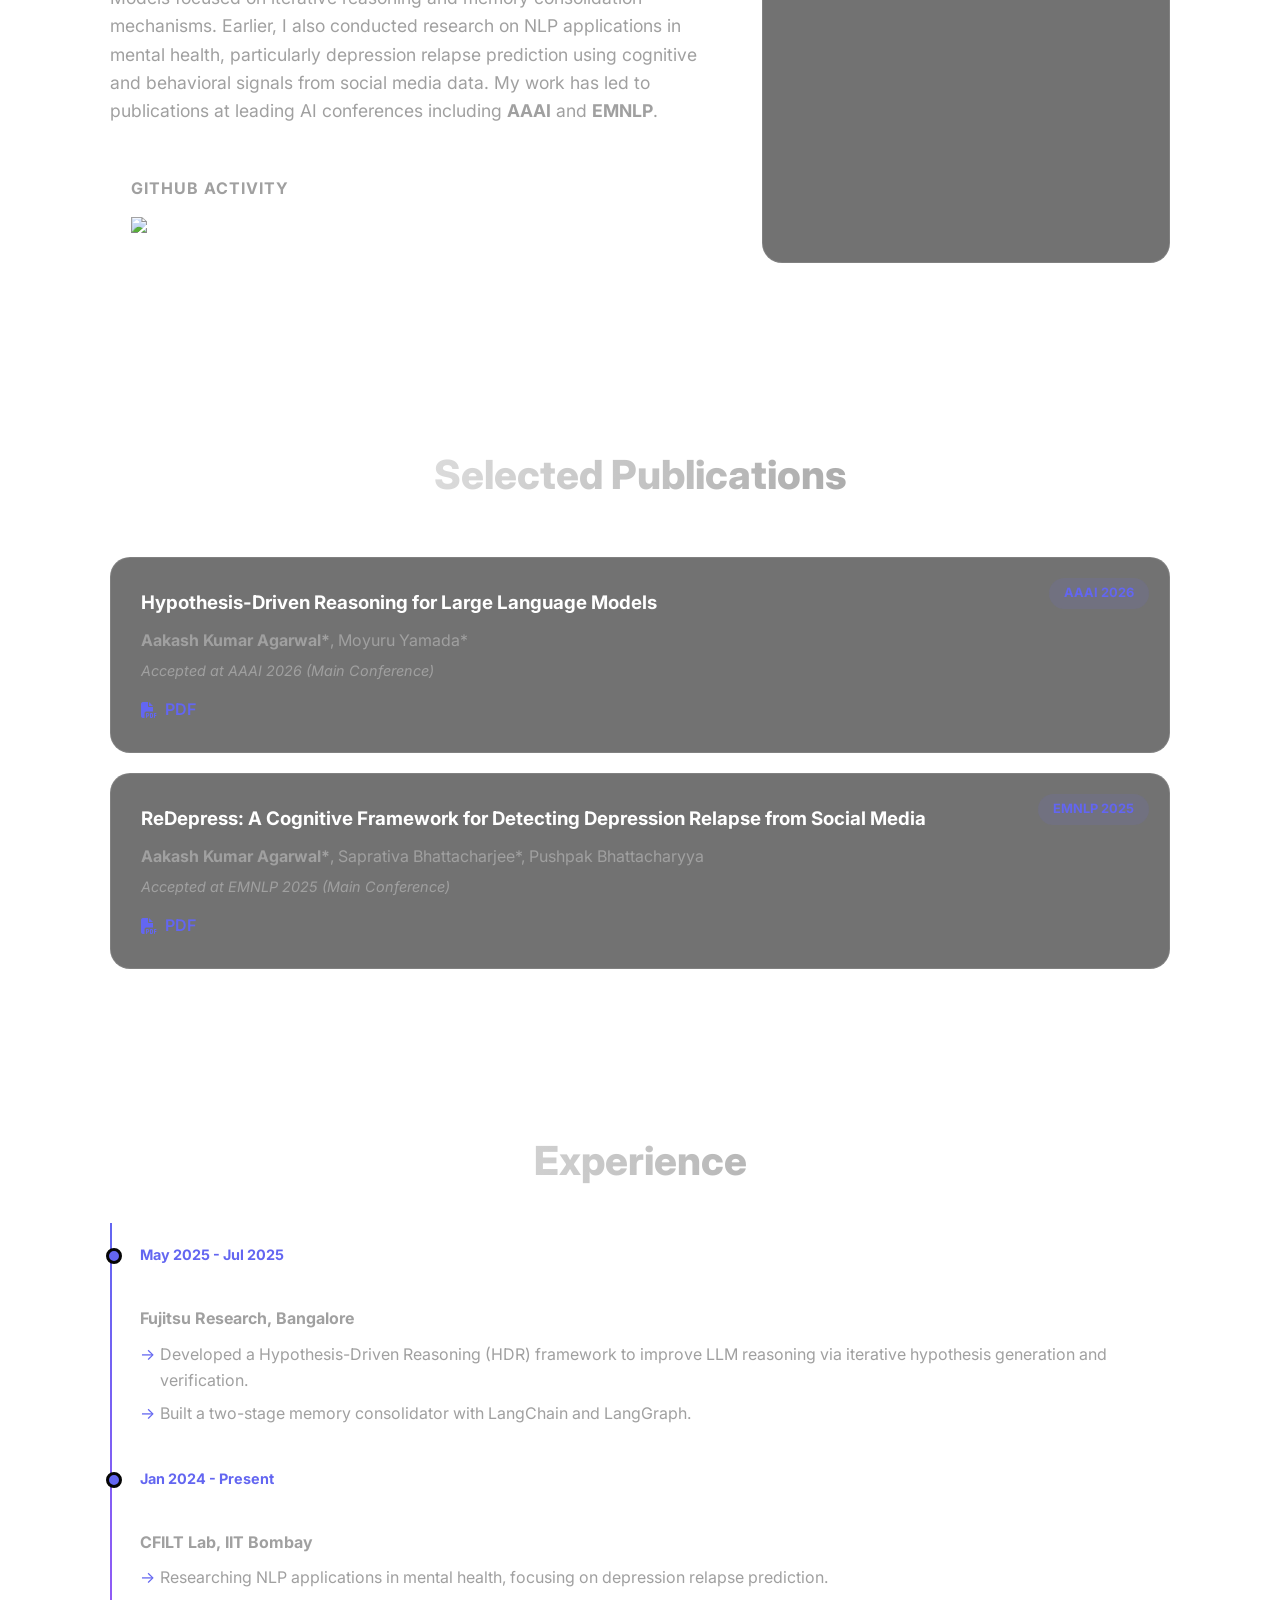
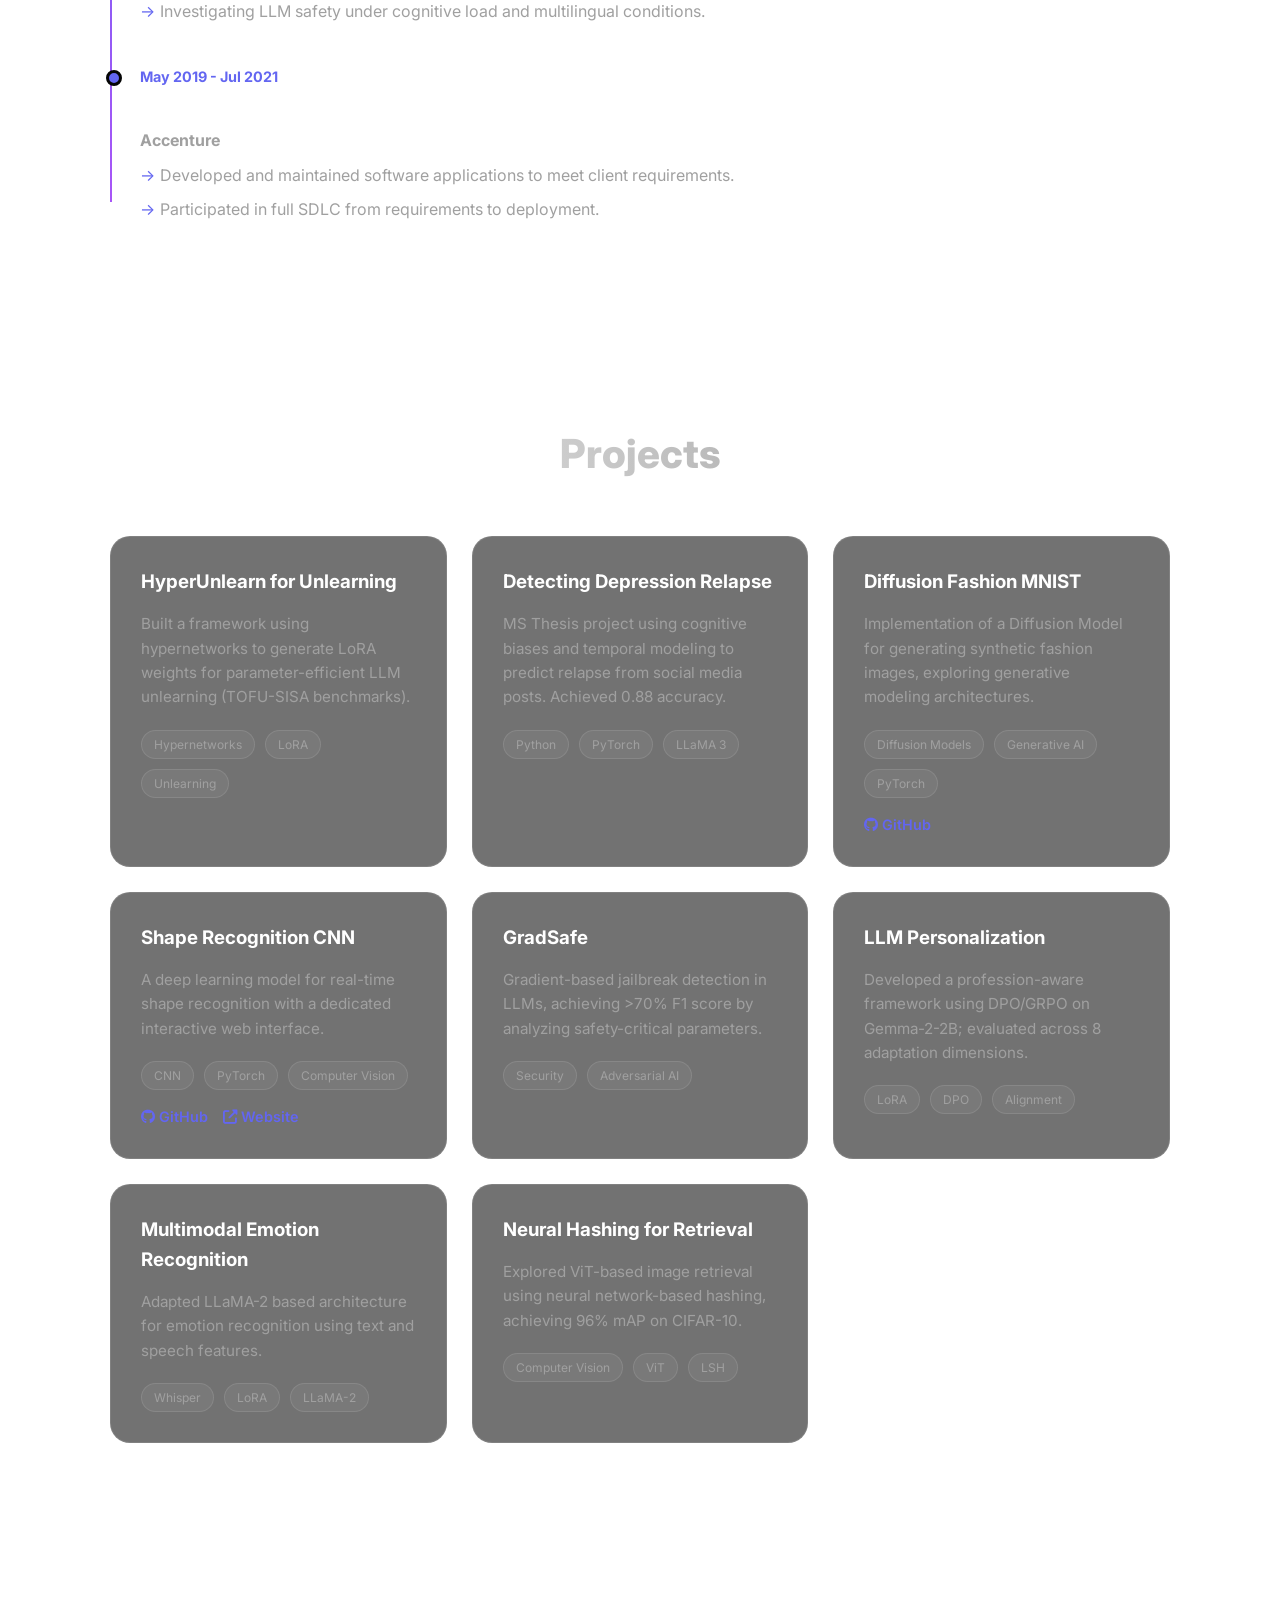
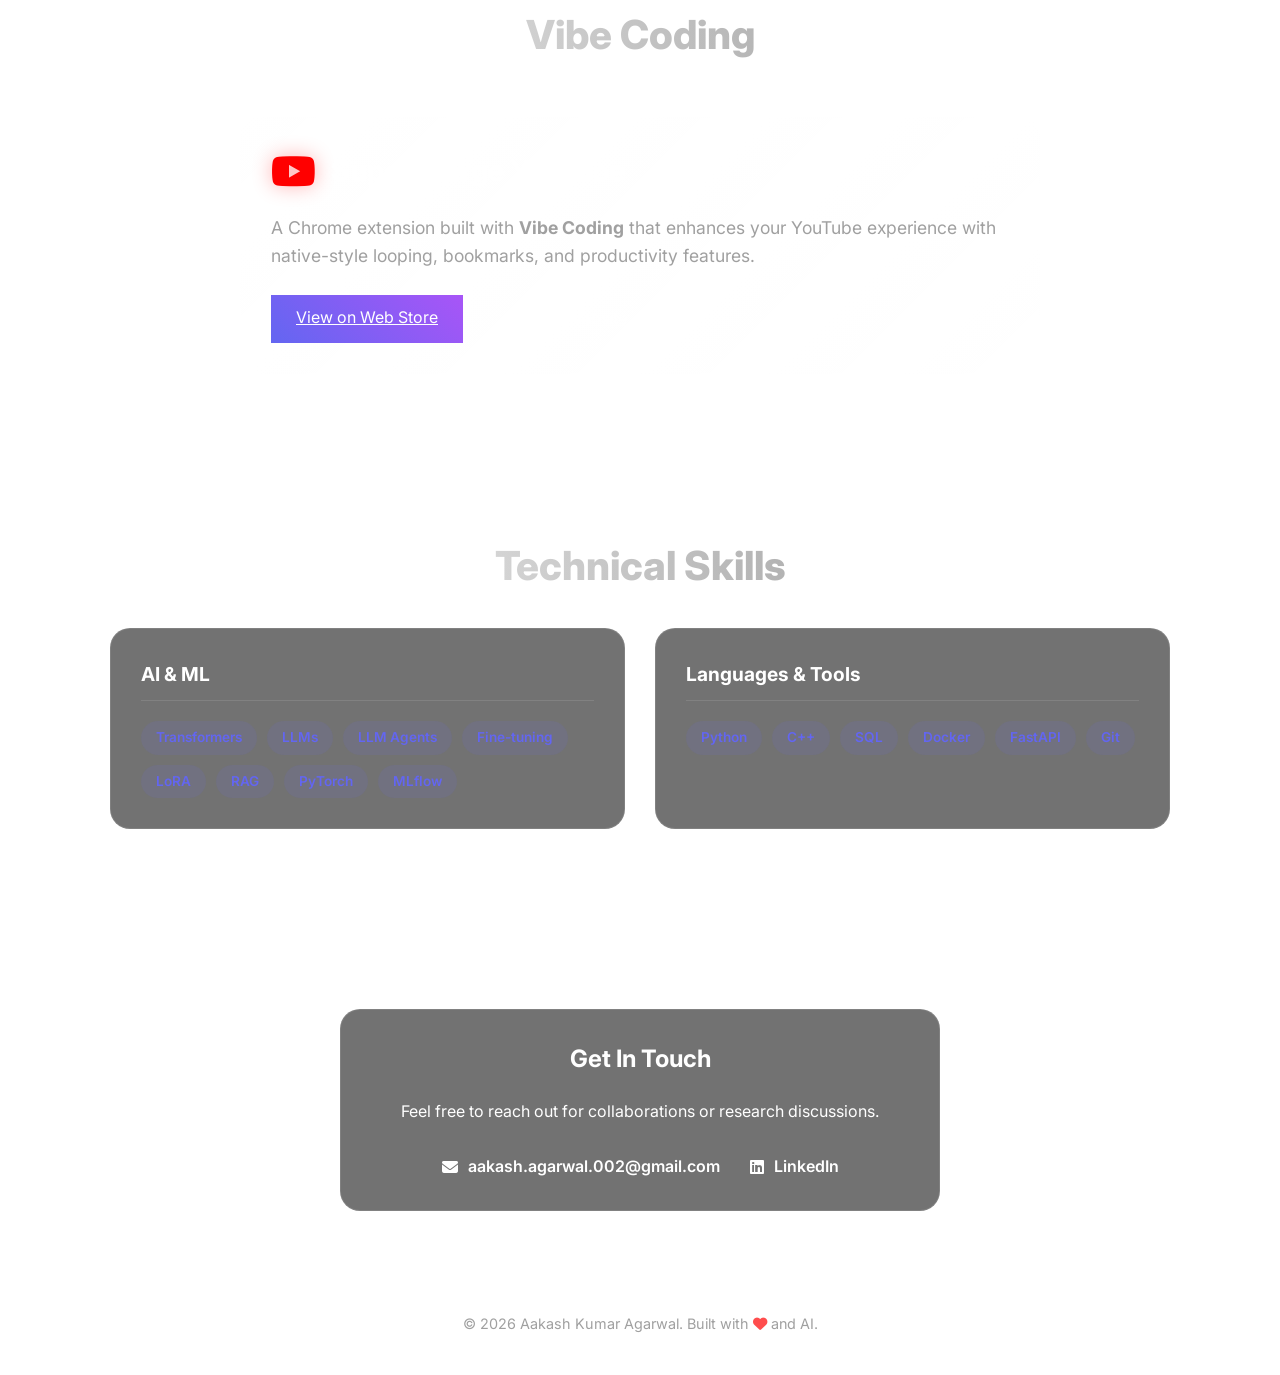
==== commit 77baf51d: "update details" ====
--- a/index.html
+++ b/index.html
@@ -255,7 +255,7 @@
         <h2 class="section-title">Projects</h2>
         <div class="project-grid">
           <div class="project-card glass">
-            <h3>HyperLoRA for Unlearning</h3>
+            <h3>HyperUnlearn for Unlearning</h3>
             <p>
               Built a framework using hypernetworks to generate LoRA weights for
               parameter-efficient LLM unlearning (TOFU-SISA benchmarks).
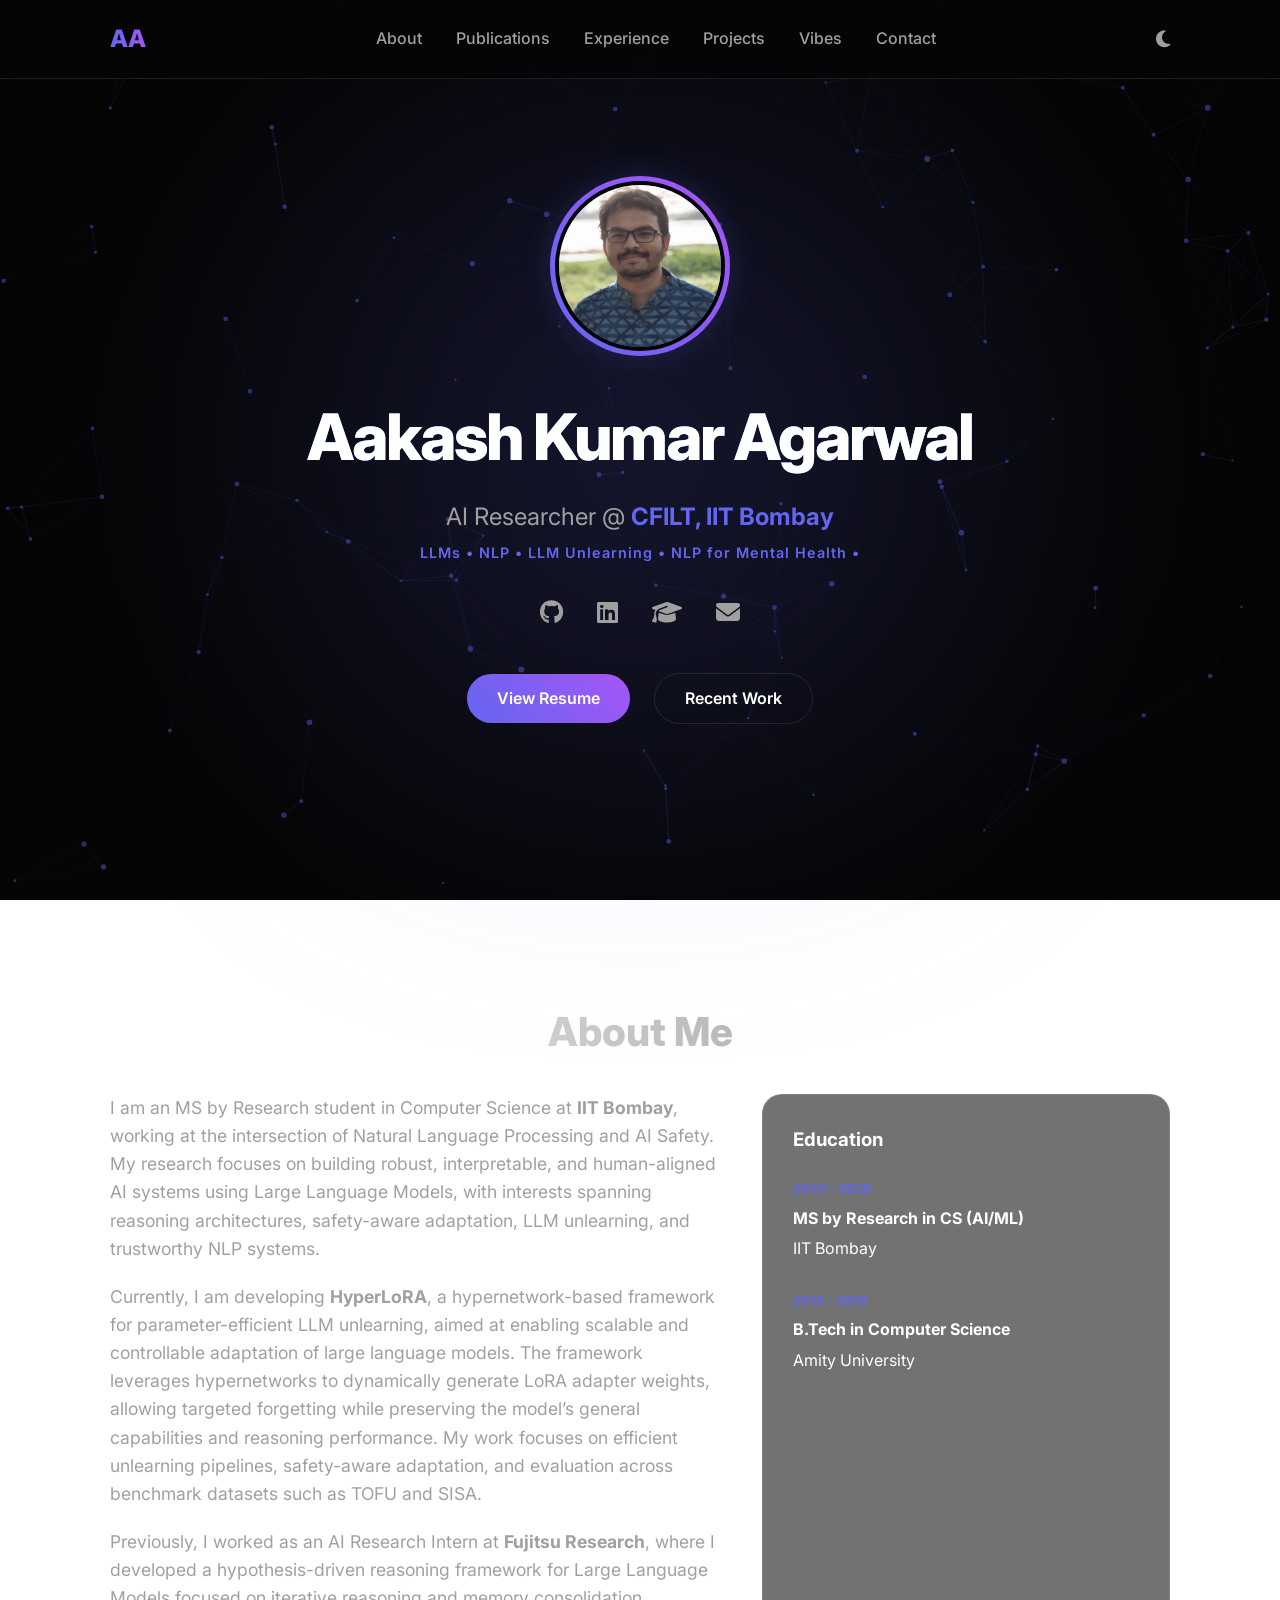
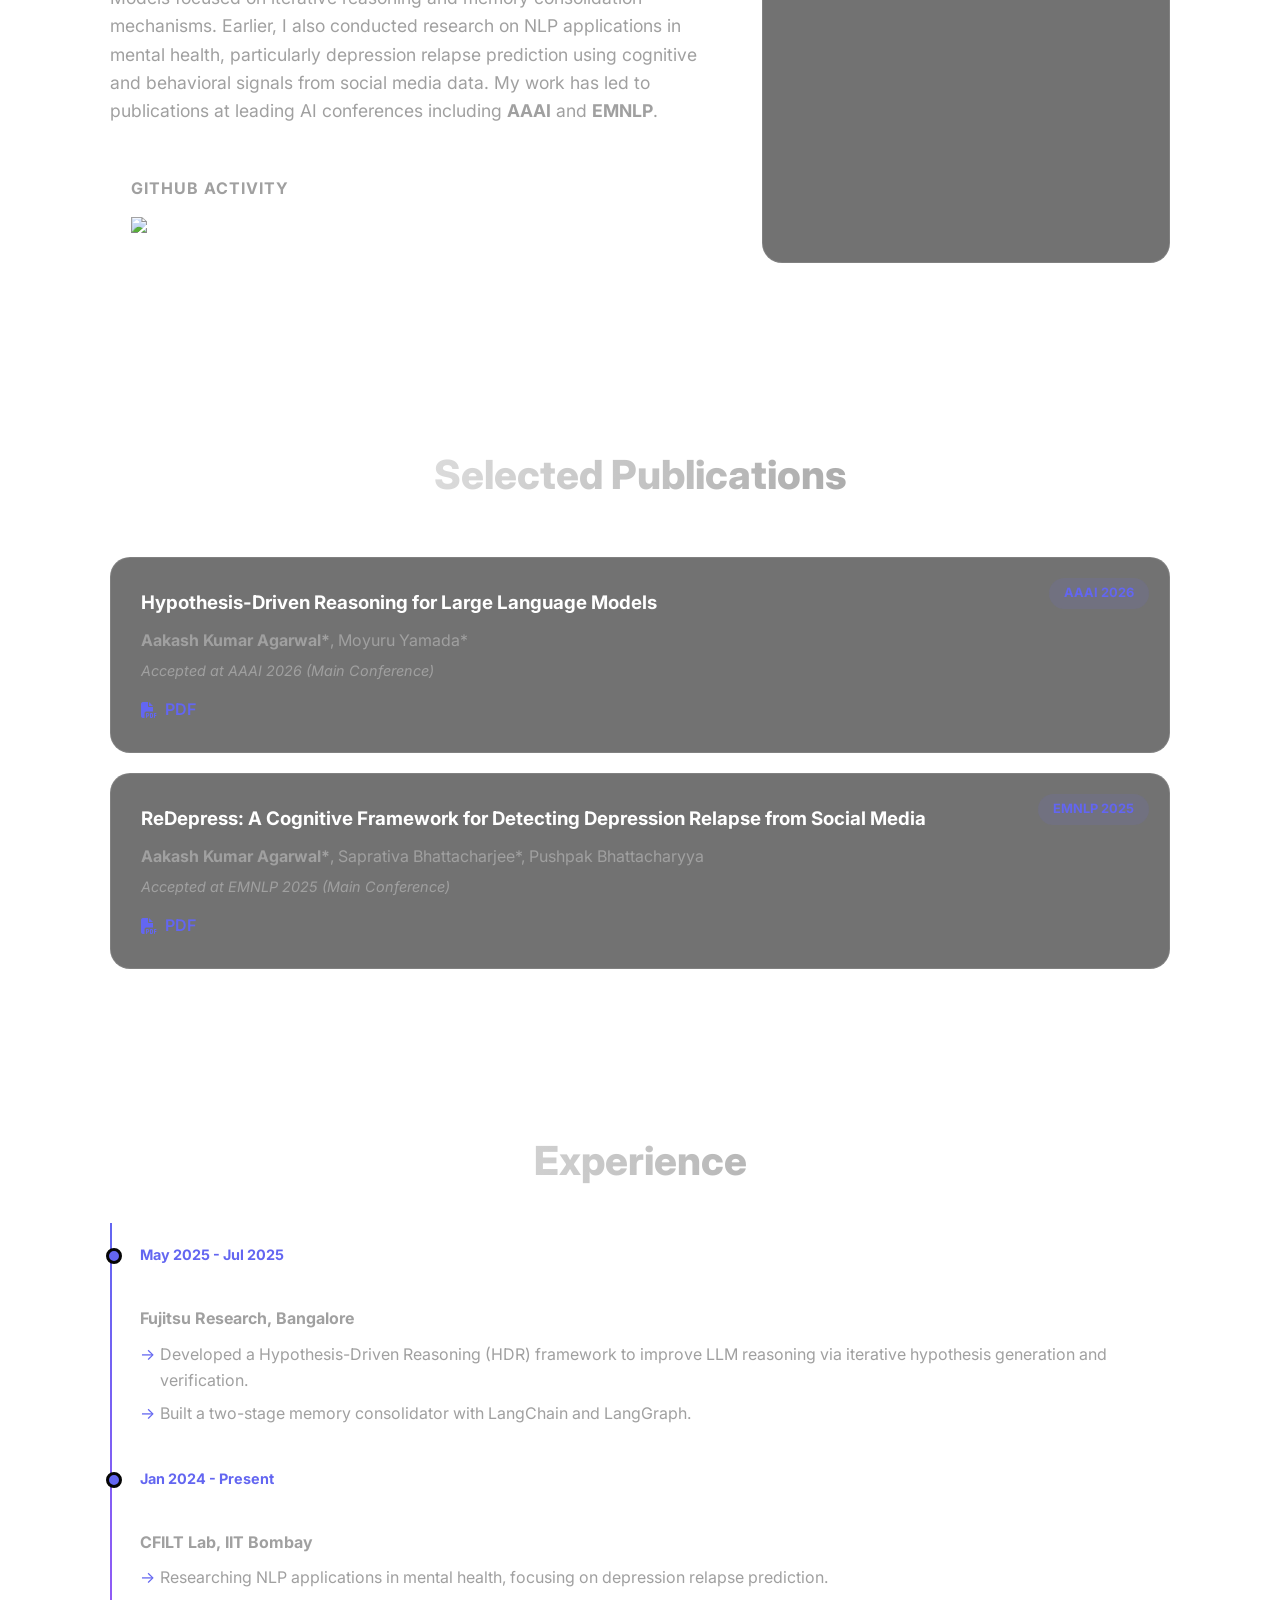
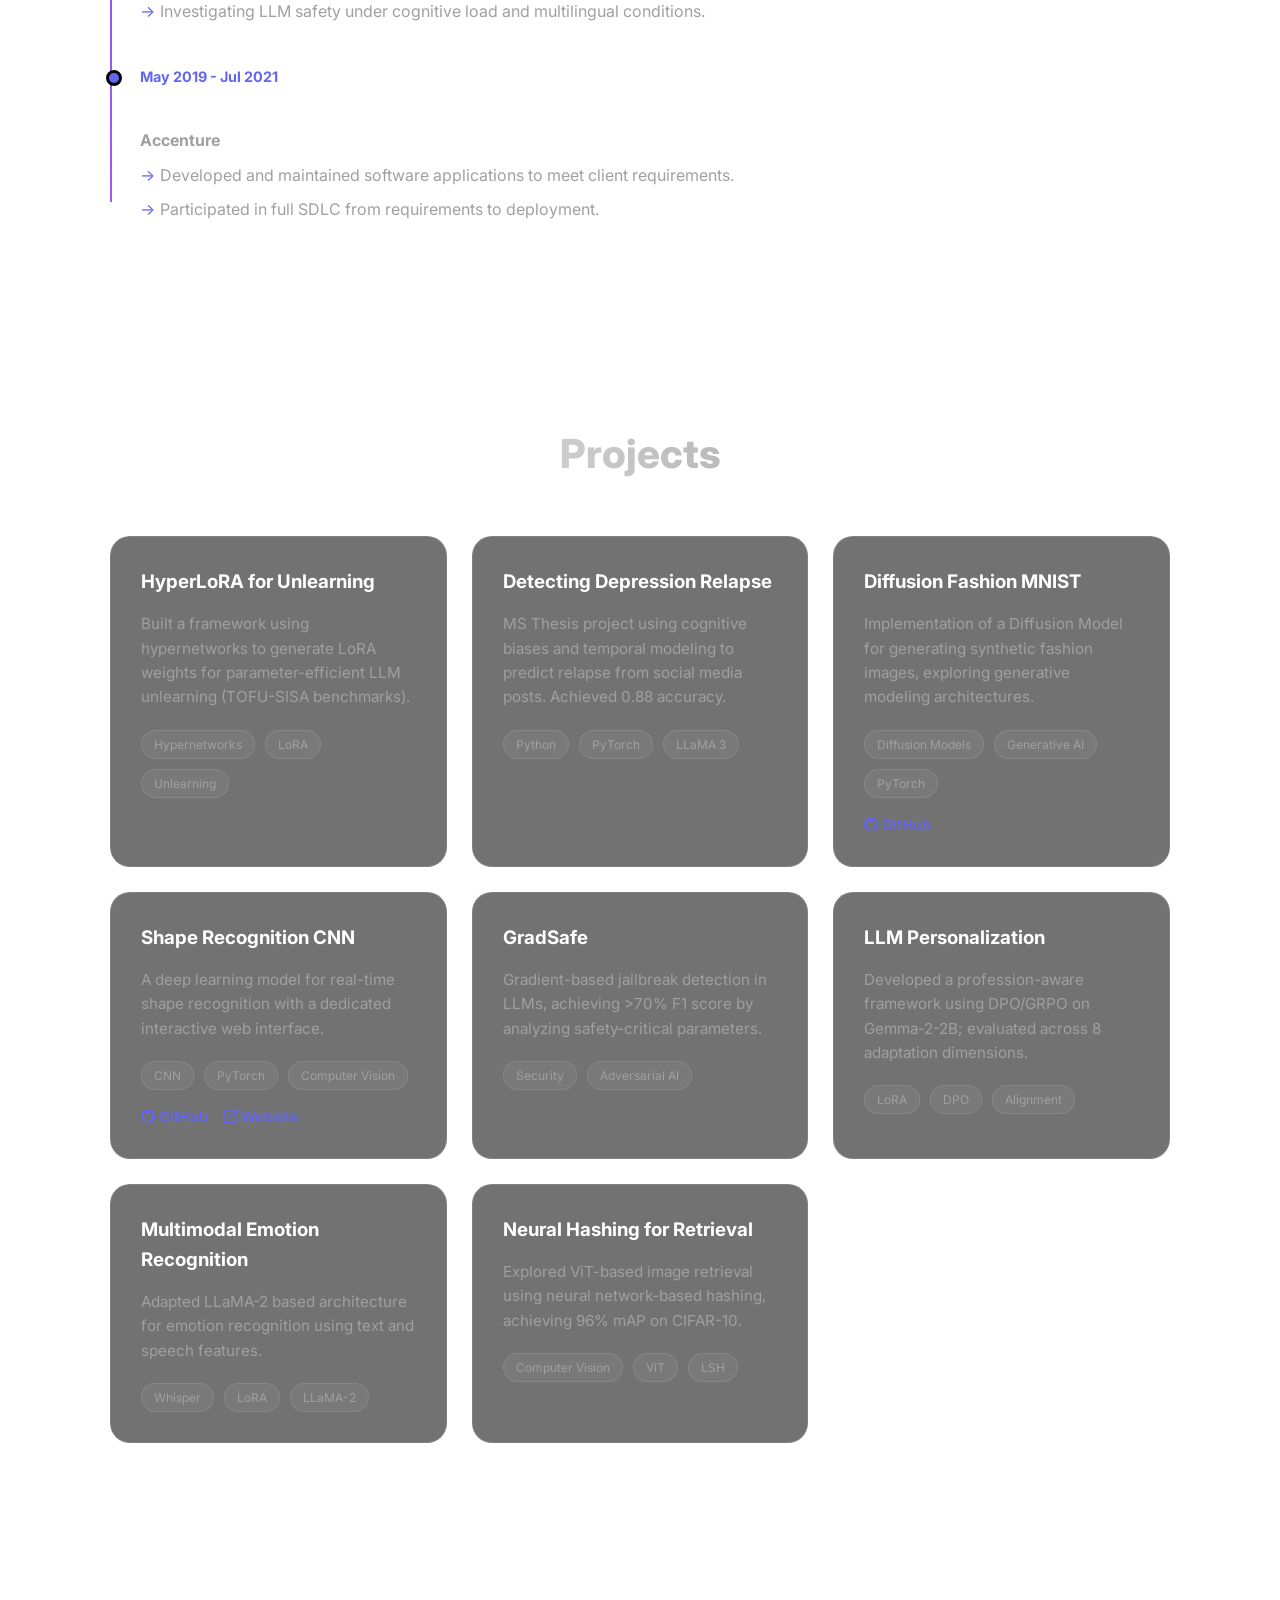
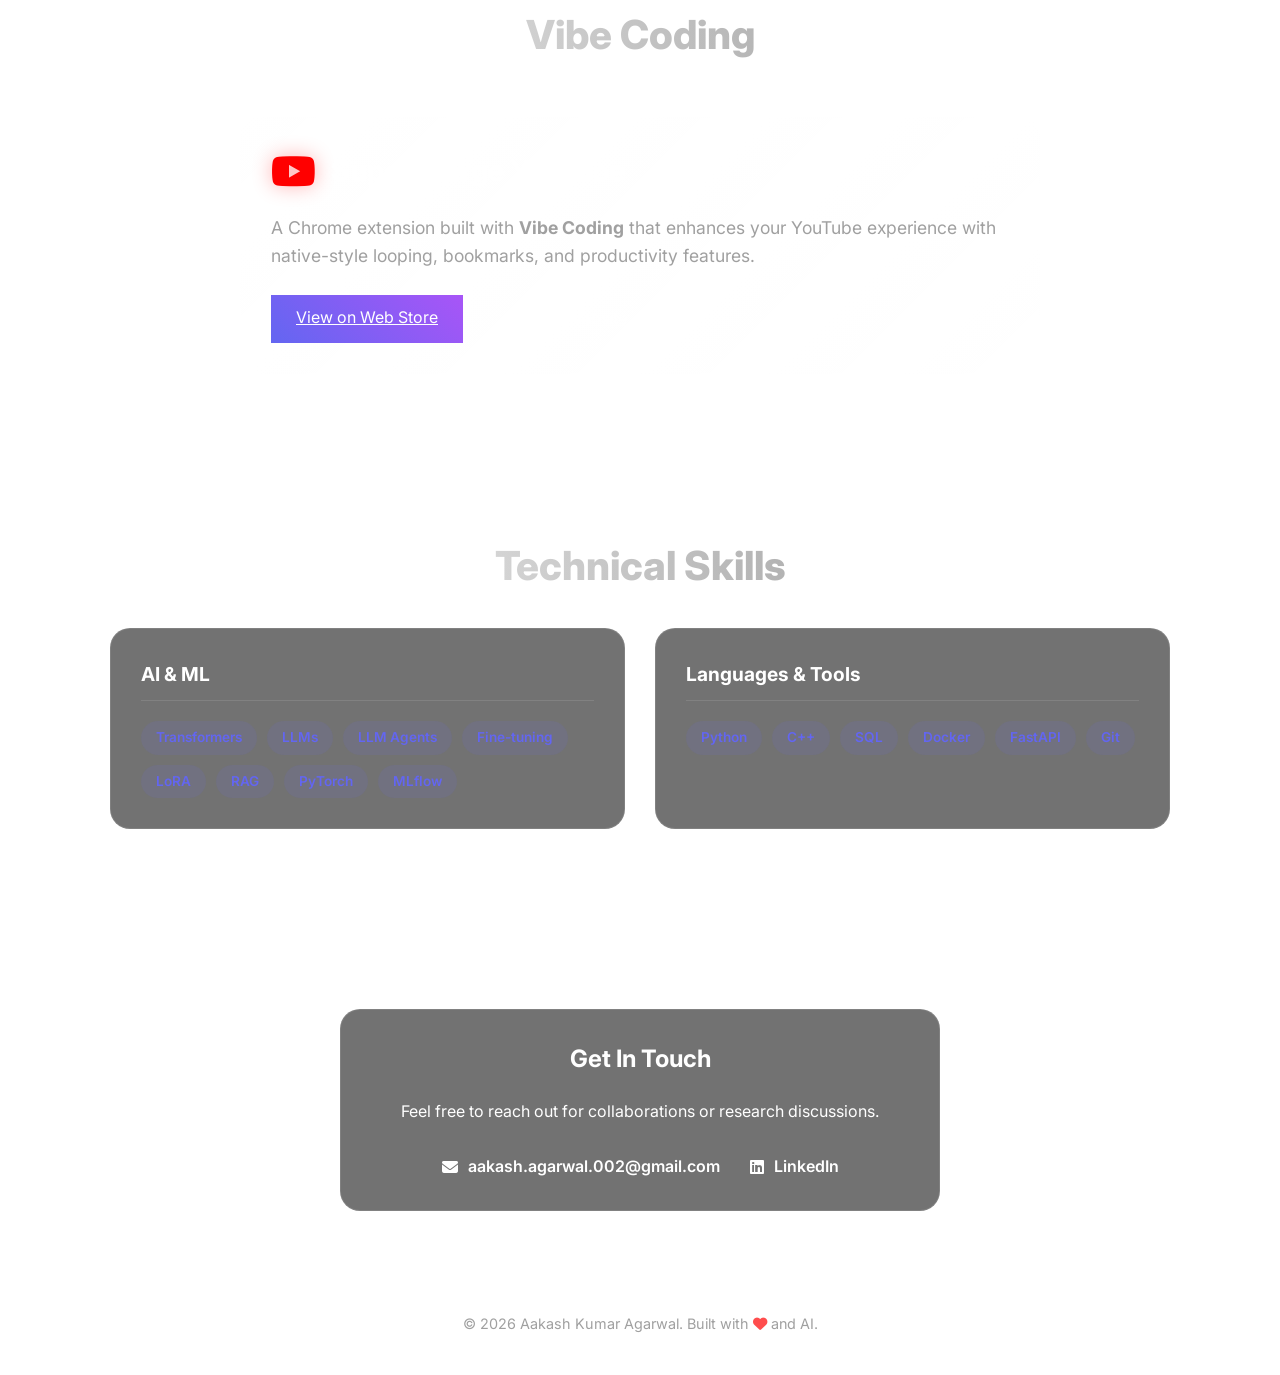
==== commit b851c3f2: "update details" ====
--- a/index.html
+++ b/index.html
@@ -112,15 +112,15 @@
             </p>
 
             <p>
-              Currently, I am developing <b>HyperUnlearn</b>, a
-              hypernetwork-based framework for parameter-efficient LLM
-              unlearning, aimed at enabling scalable and controllable adaptation
-              of large language models. The framework leverages hypernetworks to
-              dynamically generate LoRA adapter weights, allowing targeted
-              forgetting while preserving the model’s general capabilities and
-              reasoning performance. My work focuses on efficient unlearning
-              pipelines, safety-aware adaptation, and evaluation across
-              benchmark datasets such as TOFU and SISA.
+              Currently, I am developing <b>HyperLoRA</b>, a hypernetwork-based
+              framework for parameter-efficient LLM unlearning, aimed at
+              enabling scalable and controllable adaptation of large language
+              models. The framework leverages hypernetworks to dynamically
+              generate LoRA adapter weights, allowing targeted forgetting while
+              preserving the model’s general capabilities and reasoning
+              performance. My work focuses on efficient unlearning pipelines,
+              safety-aware adaptation, and evaluation across benchmark datasets
+              such as TOFU and SISA.
             </p>
 
             <p>
@@ -255,7 +255,7 @@
         <h2 class="section-title">Projects</h2>
         <div class="project-grid">
           <div class="project-card glass">
-            <h3>HyperUnlearn for Unlearning</h3>
+            <h3>HyperLoRA for Unlearning</h3>
             <p>
               Built a framework using hypernetworks to generate LoRA weights for
               parameter-efficient LLM unlearning (TOFU-SISA benchmarks).
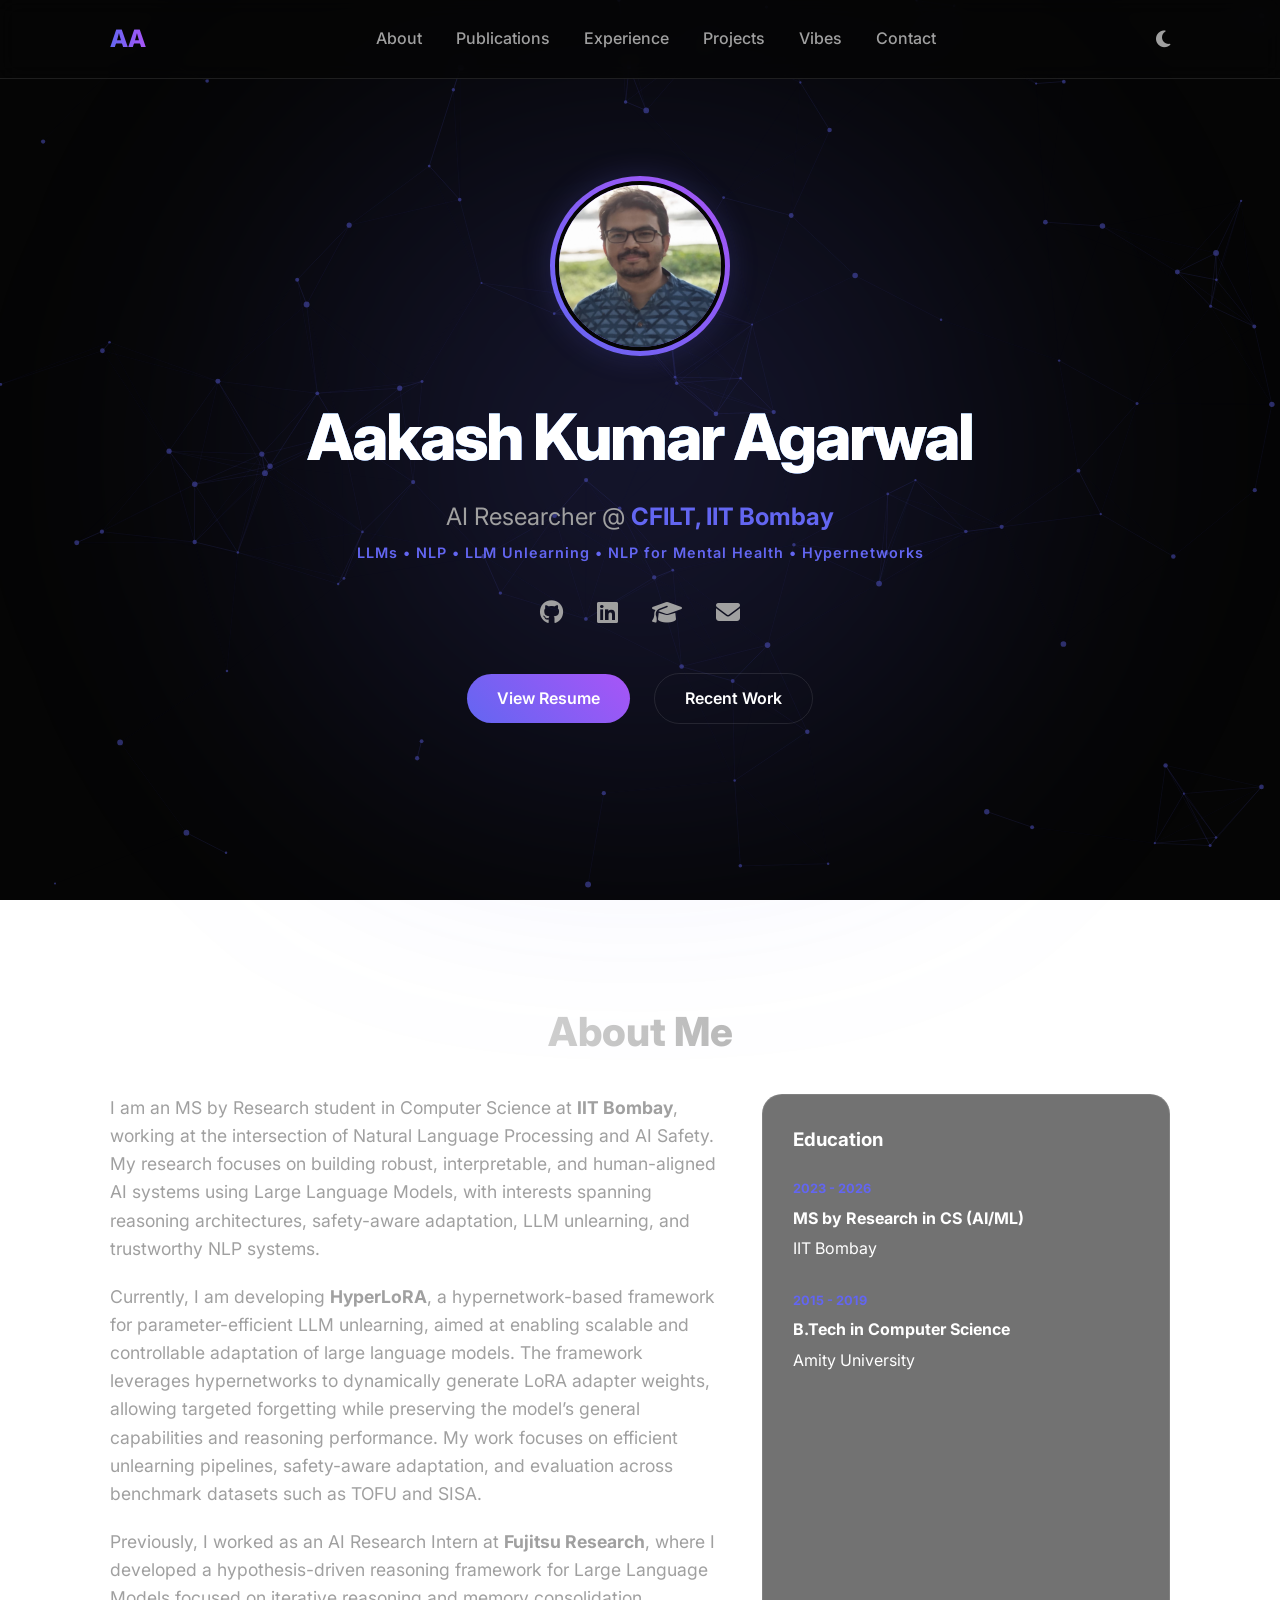
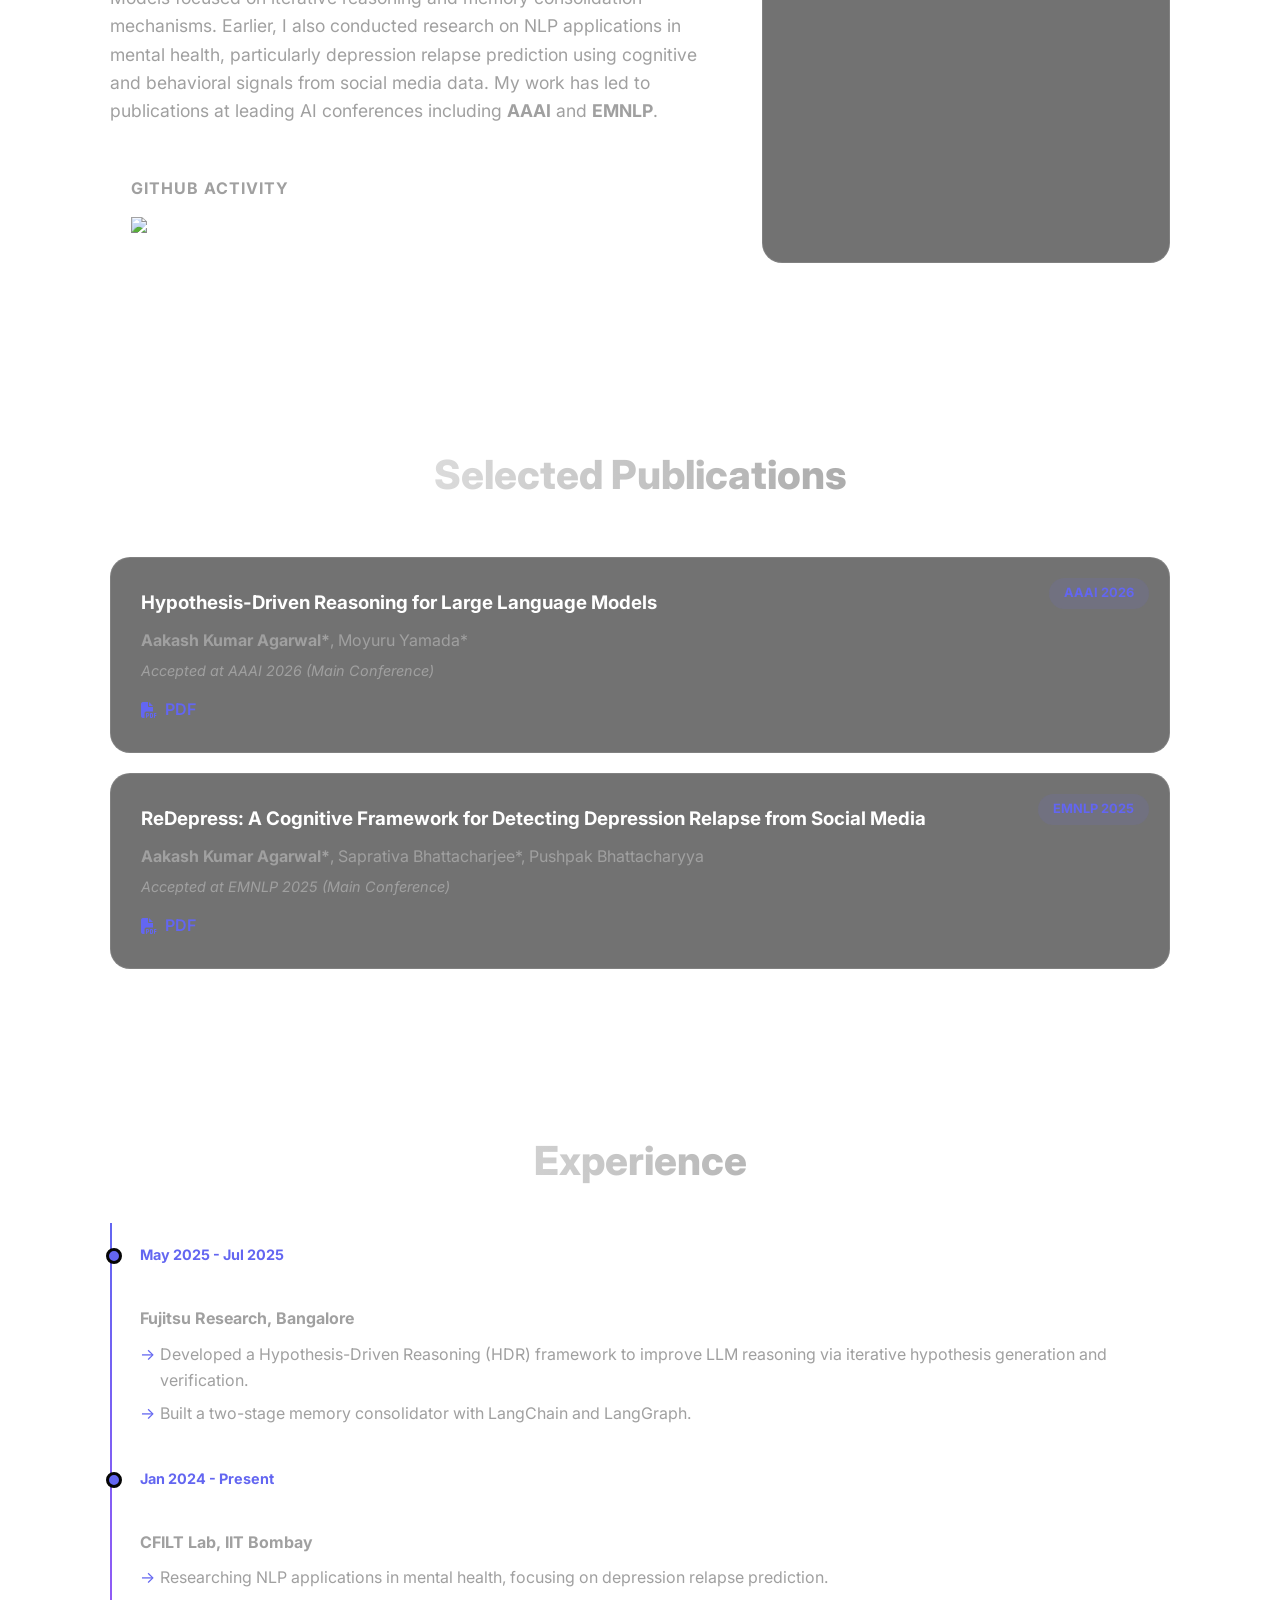
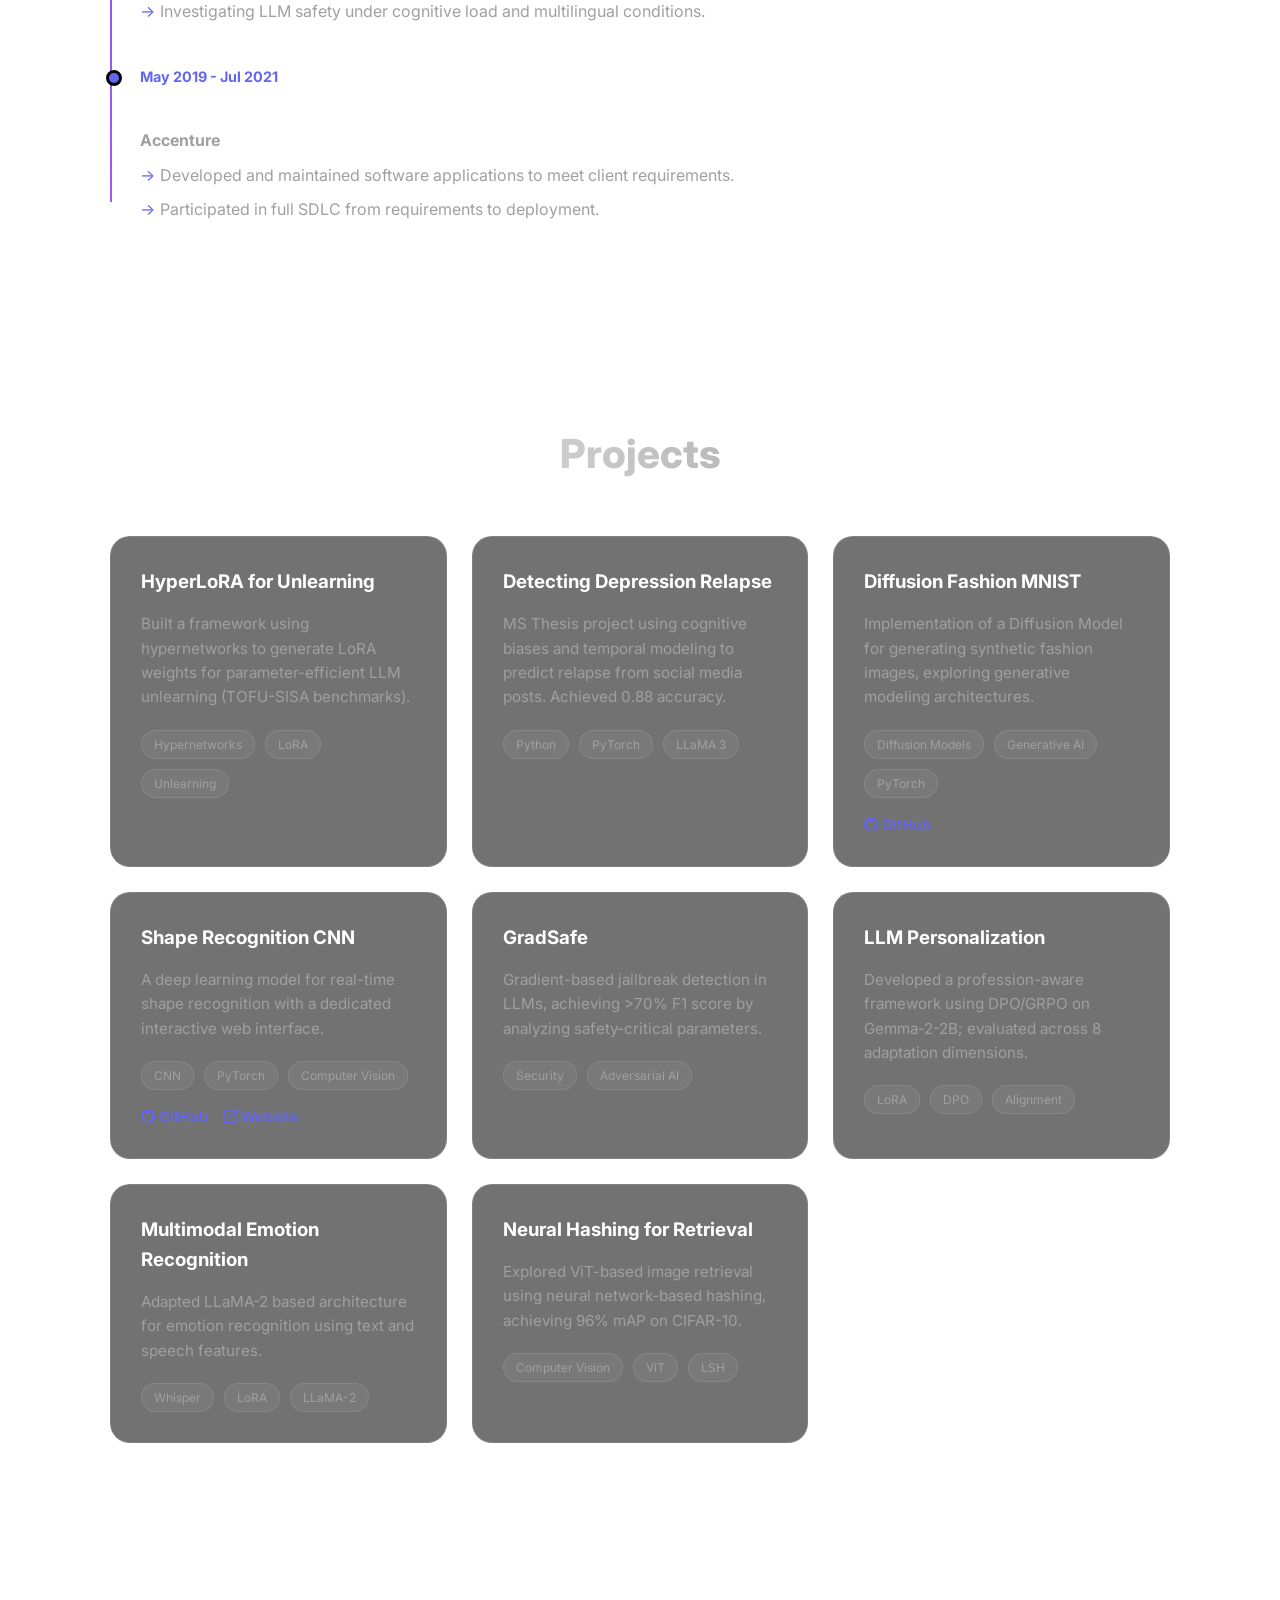
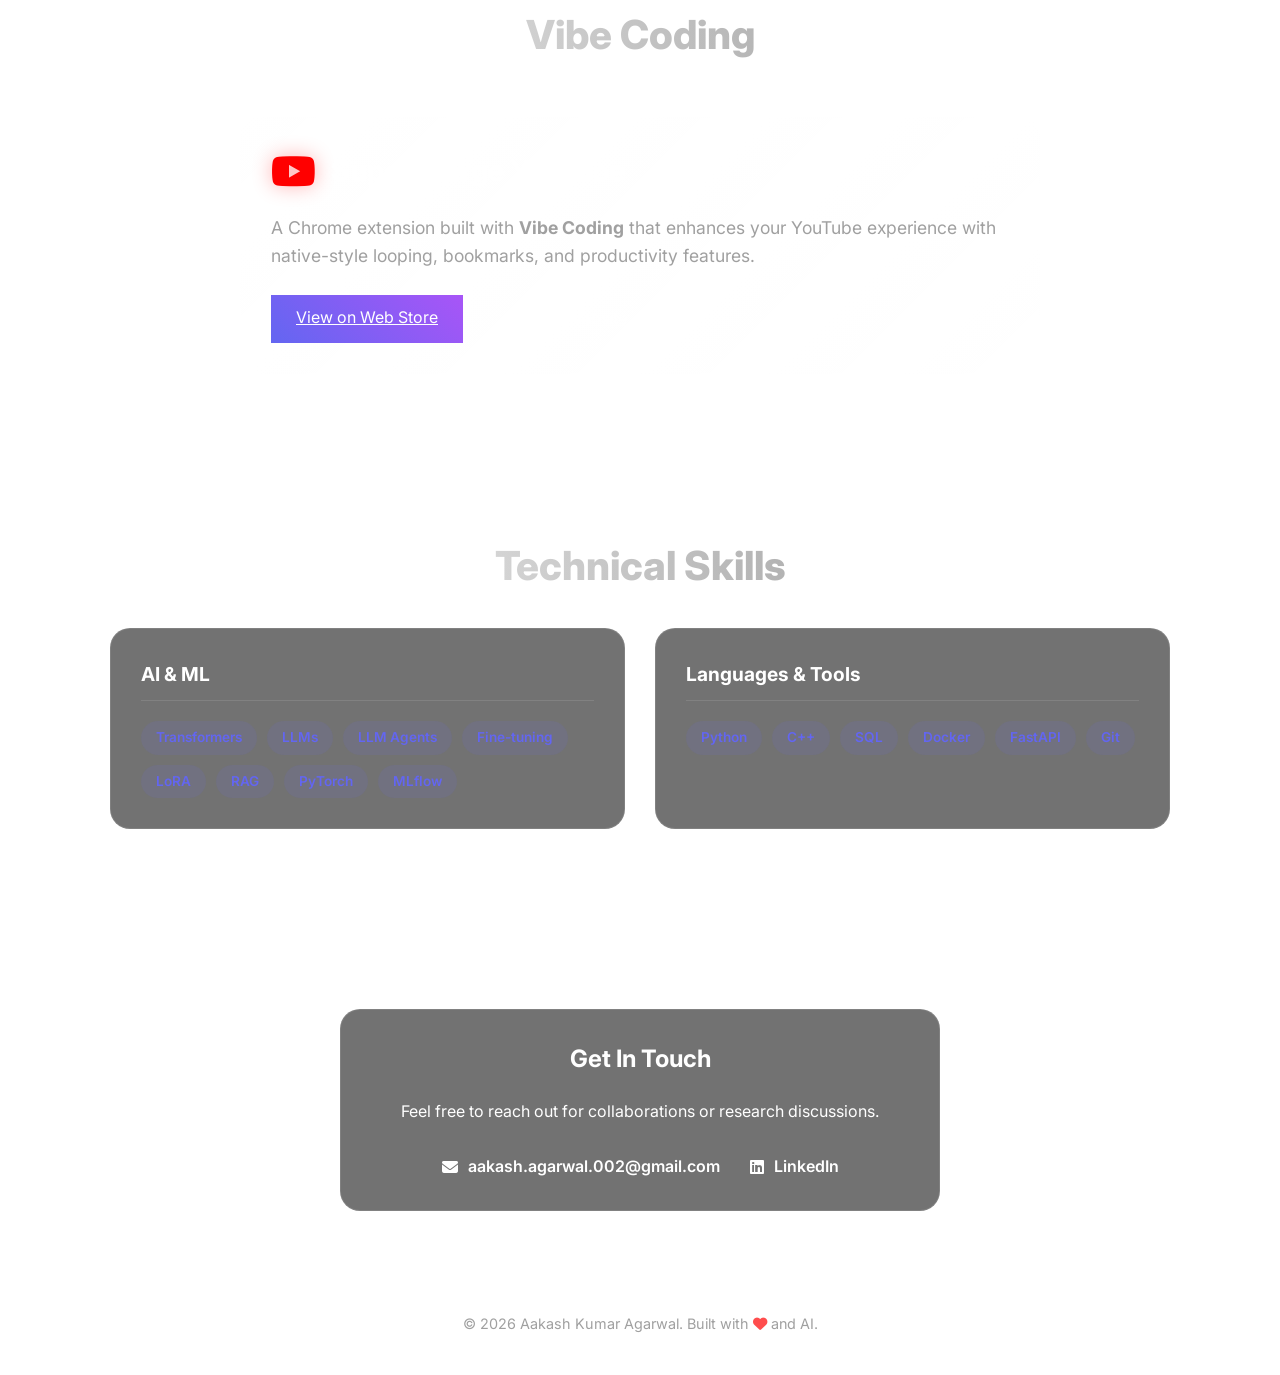
==== commit 4ed5b300: "update details" ====
--- a/index.html
+++ b/index.html
@@ -60,7 +60,7 @@
             AI Researcher @ <span class="highlight">CFILT, IIT Bombay</span>
           </p>
           <p class="topics">
-            LLMs • NLP • LLM Unlearning • NLP for Mental Health •
+            LLMs • NLP • LLM Unlearning • NLP for Mental Health • Hypernetworks
           </p>
           <div class="social-links">
             <a
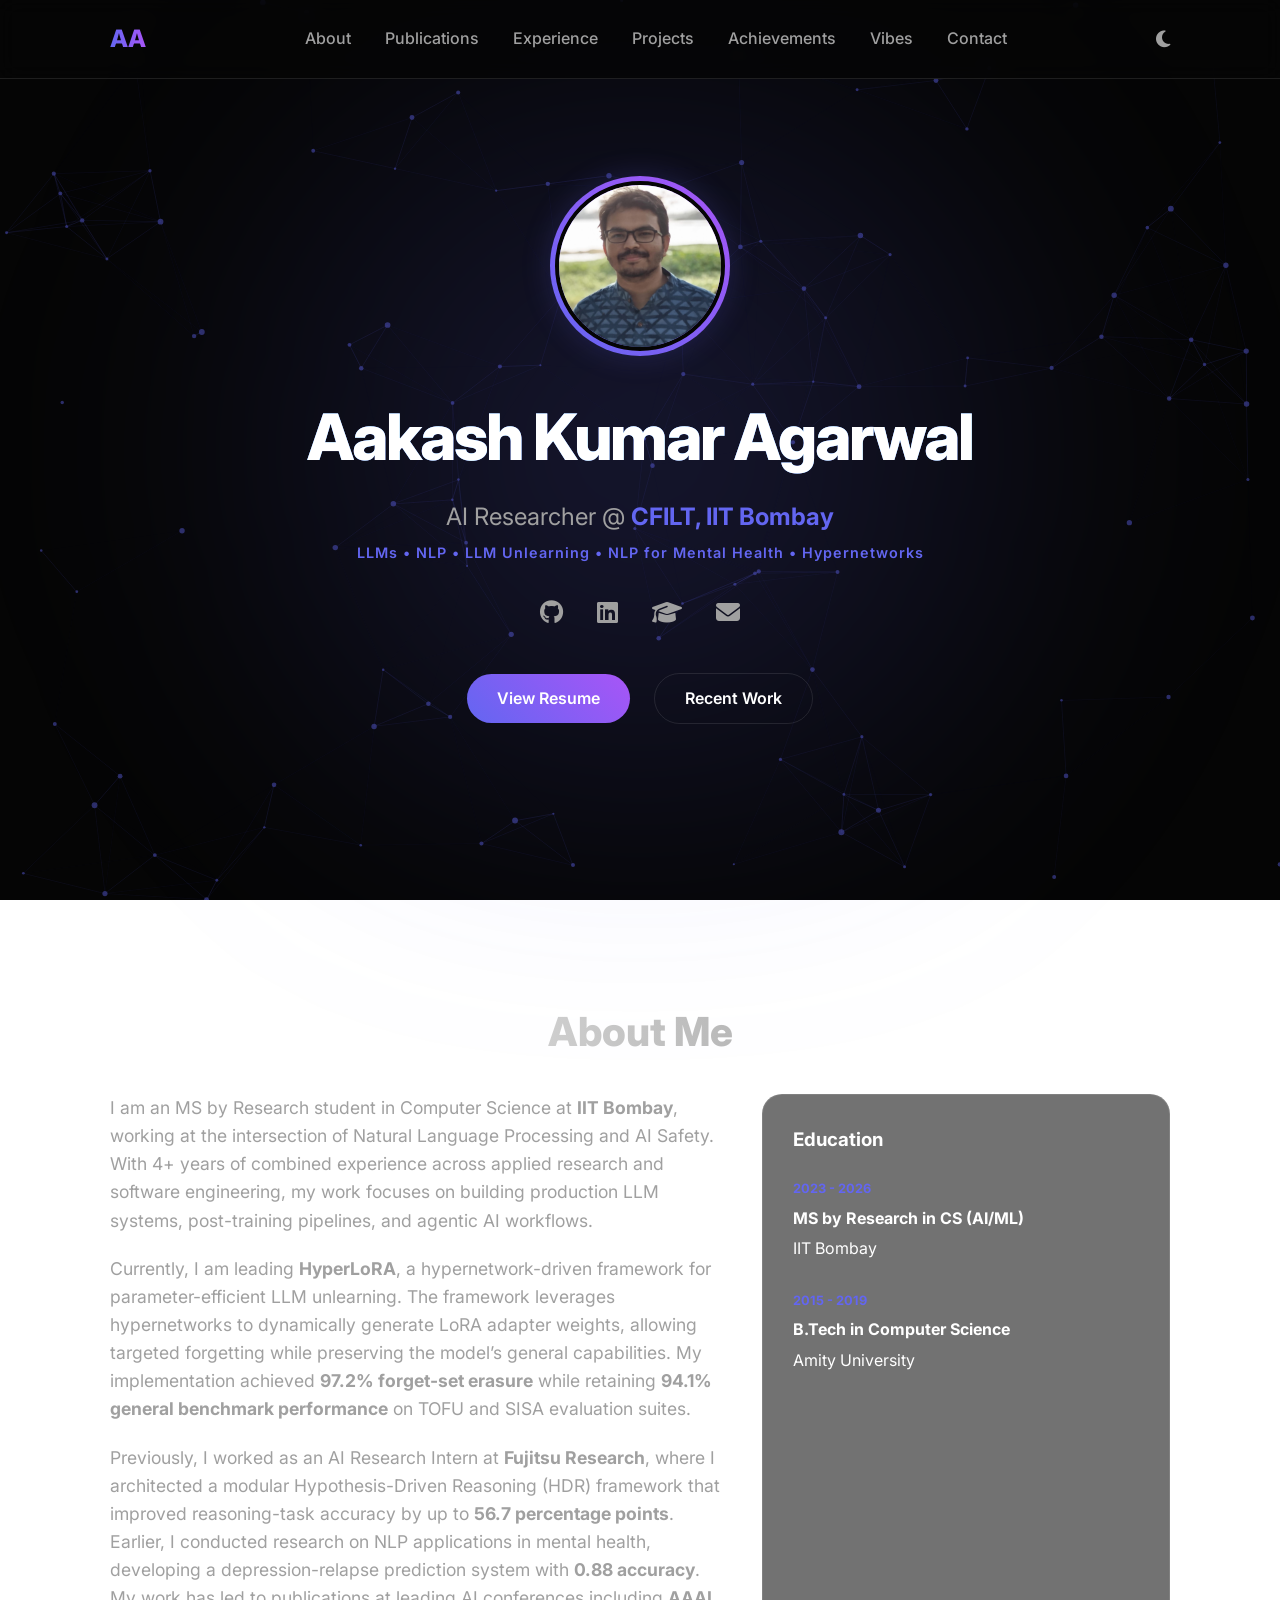
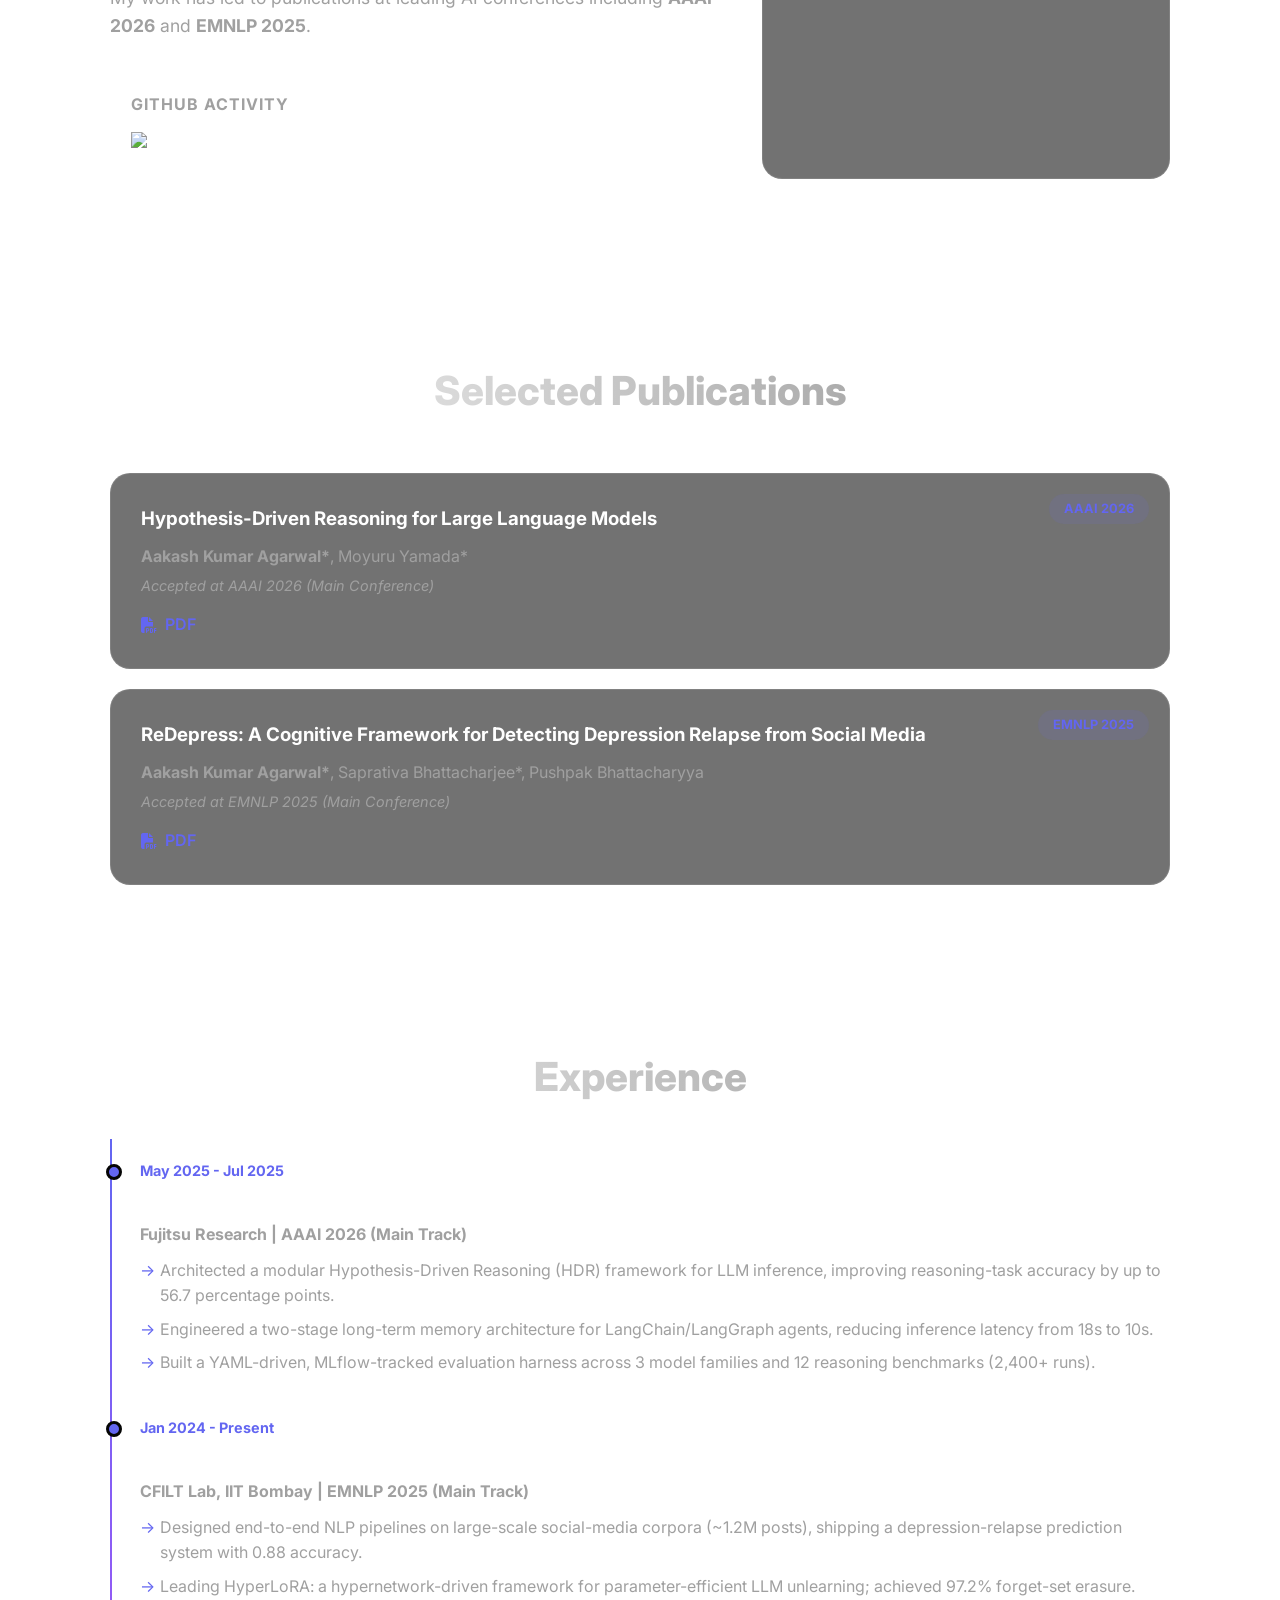
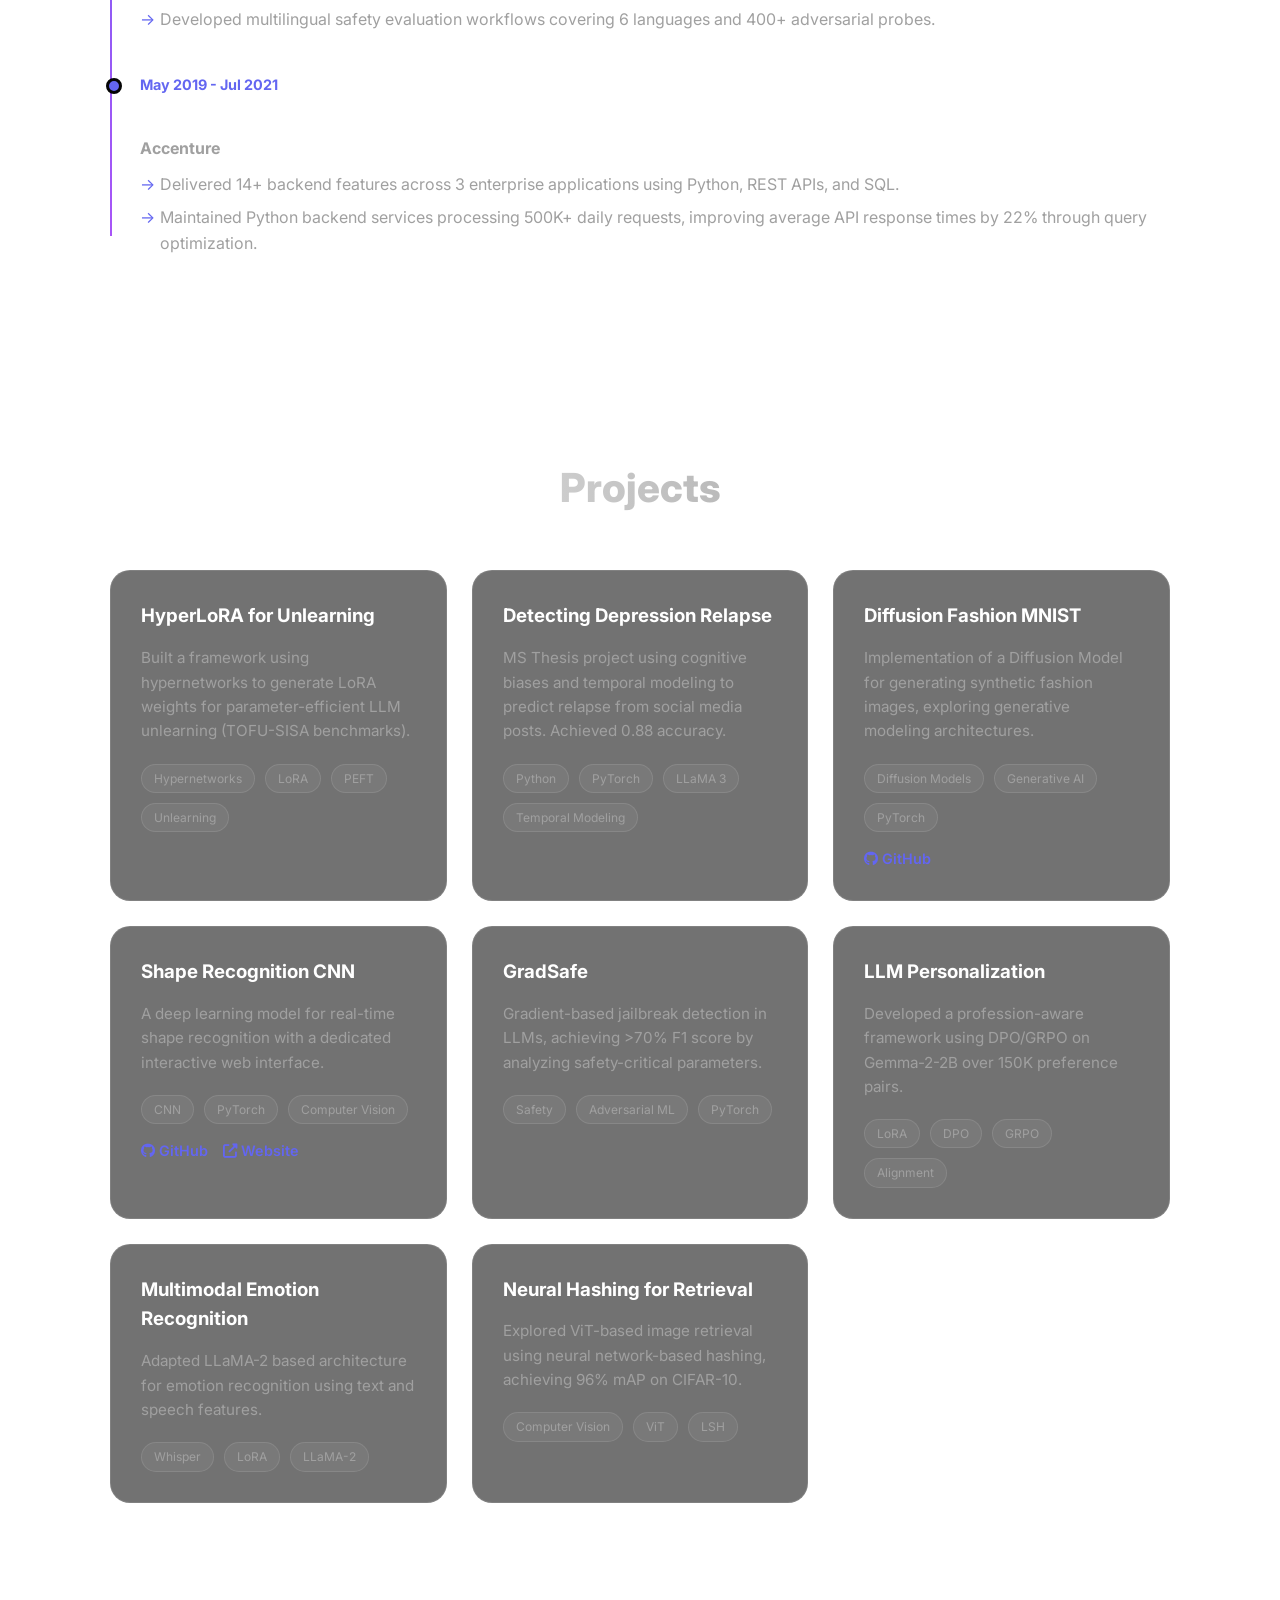
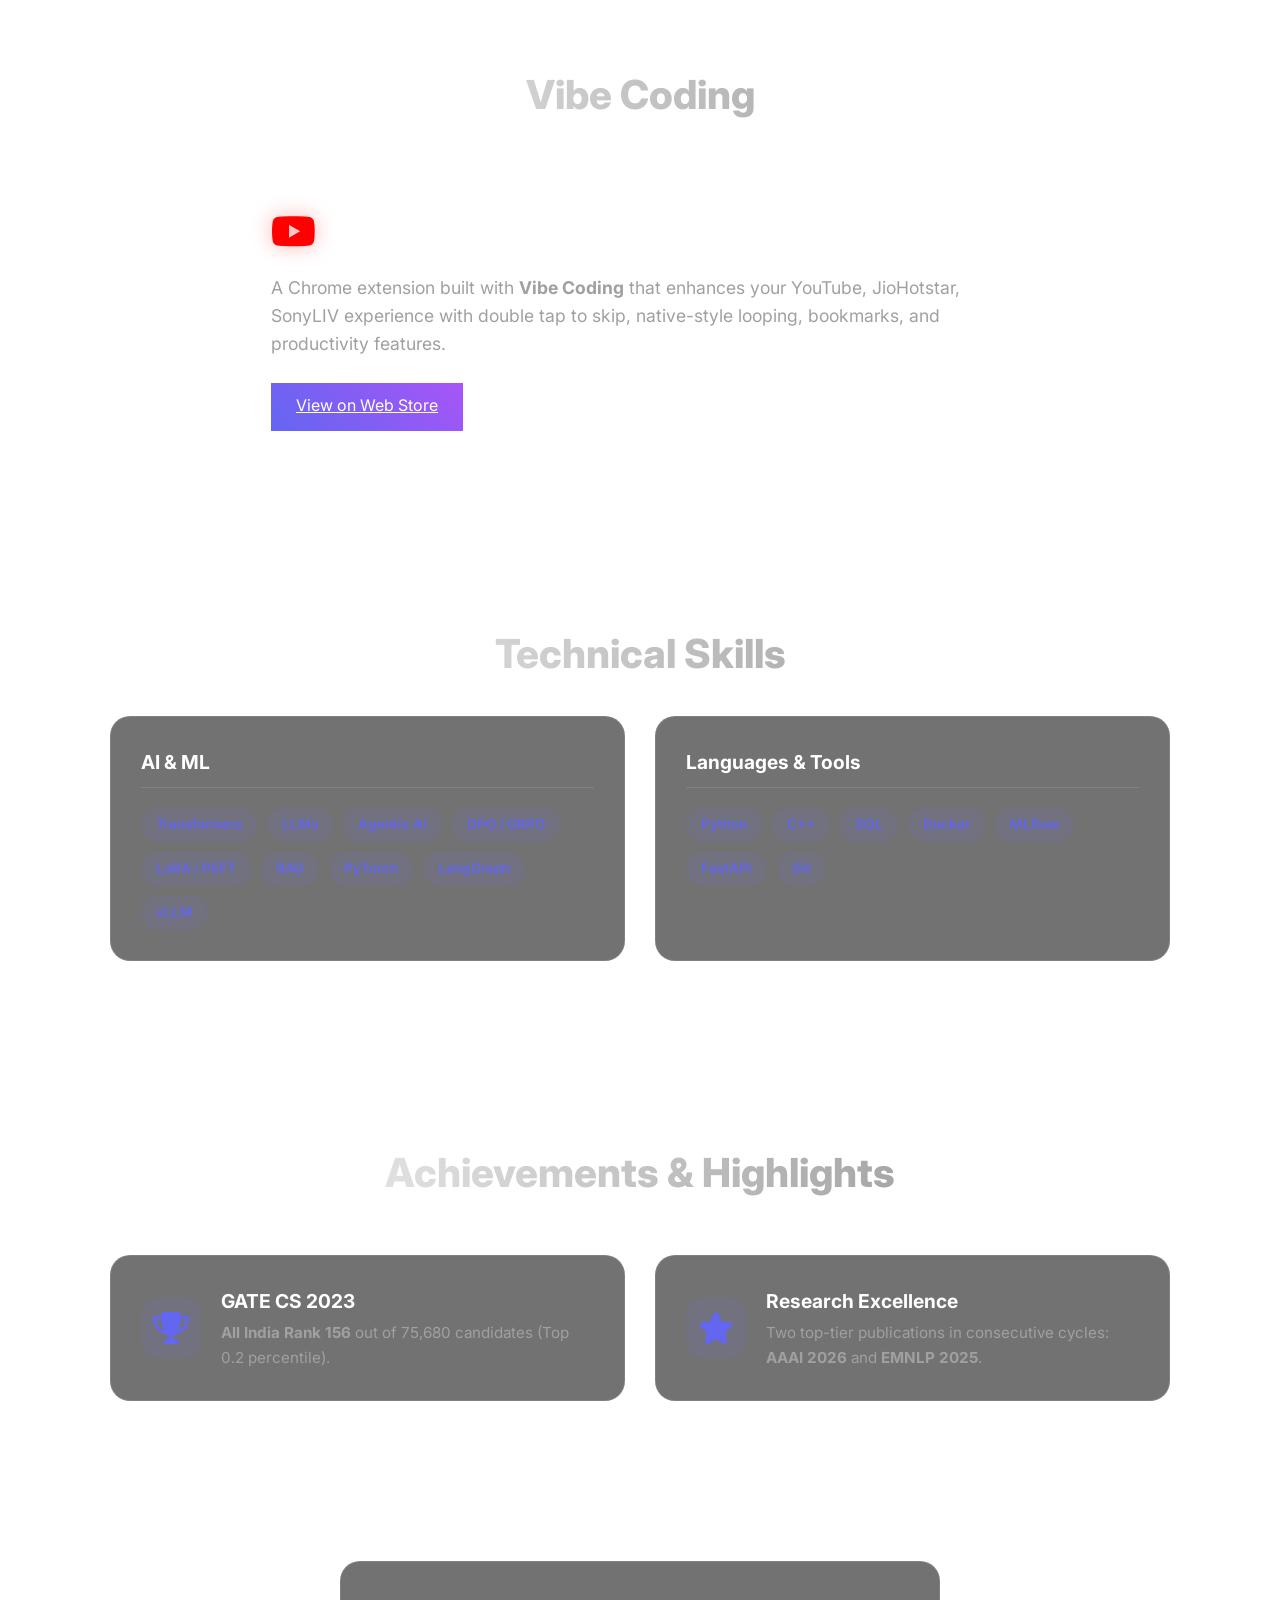
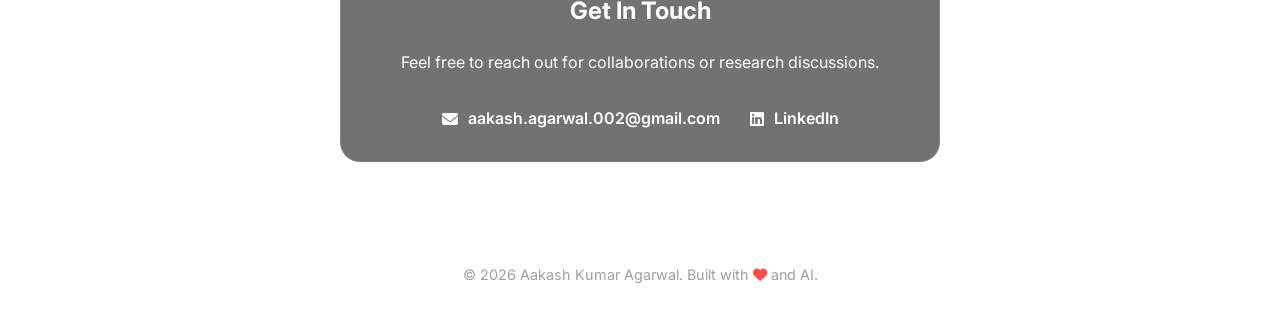
==== commit 8e13e175: "update resume" ====
--- a/index.html
+++ b/index.html
@@ -33,6 +33,7 @@
           <a href="#publications">Publications</a>
           <a href="#experience">Experience</a>
           <a href="#projects">Projects</a>
+          <a href="#achievements">Achievements</a>
           <a href="#vibes">Vibes</a>
           <a href="#contact">Contact</a>
         </div>
@@ -104,35 +105,19 @@
             <p>
               I am an MS by Research student in Computer Science at
               <b>IIT Bombay</b>, working at the intersection of Natural Language
-              Processing and AI Safety. My research focuses on building robust,
-              interpretable, and human-aligned AI systems using Large Language
-              Models, with interests spanning reasoning architectures,
-              safety-aware adaptation, LLM unlearning, and trustworthy NLP
-              systems.
-            </p>
-
-            <p>
-              Currently, I am developing <b>HyperLoRA</b>, a hypernetwork-based
-              framework for parameter-efficient LLM unlearning, aimed at
-              enabling scalable and controllable adaptation of large language
-              models. The framework leverages hypernetworks to dynamically
+              Processing and AI Safety. With 4+ years of combined experience across applied research and software engineering, my work focuses on building production LLM systems, post-training pipelines, and agentic AI workflows.
+            </p>
+
+            <p>
+              Currently, I am leading <b>HyperLoRA</b>, a hypernetwork-driven
+              framework for parameter-efficient LLM unlearning. The framework leverages hypernetworks to dynamically
               generate LoRA adapter weights, allowing targeted forgetting while
-              preserving the model’s general capabilities and reasoning
-              performance. My work focuses on efficient unlearning pipelines,
-              safety-aware adaptation, and evaluation across benchmark datasets
-              such as TOFU and SISA.
+              preserving the model’s general capabilities. My implementation achieved <b>97.2% forget-set erasure</b> while retaining <b>94.1% general benchmark performance</b> on TOFU and SISA evaluation suites.
             </p>
 
             <p>
               Previously, I worked as an AI Research Intern at
-              <b>Fujitsu Research</b>, where I developed a hypothesis-driven
-              reasoning framework for Large Language Models focused on iterative
-              reasoning and memory consolidation mechanisms. Earlier, I also
-              conducted research on NLP applications in mental health,
-              particularly depression relapse prediction using cognitive and
-              behavioral signals from social media data. My work has led to
-              publications at leading AI conferences including <b>AAAI</b> and
-              <b>EMNLP</b>.
+              <b>Fujitsu Research</b>, where I architected a modular Hypothesis-Driven Reasoning (HDR) framework that improved reasoning-task accuracy by up to <b>56.7 percentage points</b>. Earlier, I conducted research on NLP applications in mental health, developing a depression-relapse prediction system with <b>0.88 accuracy</b>. My work has led to publications at leading AI conferences including <b>AAAI 2026</b> and <b>EMNLP 2025</b>.
             </p>
 
             <div class="github-activity">
@@ -200,17 +185,17 @@
           <div class="timeline-item">
             <div class="time">May 2025 - Jul 2025</div>
             <div class="content">
-              <h3>AI Research Intern</h3>
-              <h4>Fujitsu Research, Bangalore</h4>
+              <h3>AI Engineer Intern</h3>
+              <h4>Fujitsu Research | AAAI 2026 (Main Track)</h4>
               <ul>
                 <li>
-                  Developed a Hypothesis-Driven Reasoning (HDR) framework to
-                  improve LLM reasoning via iterative hypothesis generation and
-                  verification.
-                </li>
-                <li>
-                  Built a two-stage memory consolidator with LangChain and
-                  LangGraph.
+                  Architected a modular Hypothesis-Driven Reasoning (HDR) framework for LLM inference, improving reasoning-task accuracy by up to 56.7 percentage points.
+                </li>
+                <li>
+                  Engineered a two-stage long-term memory architecture for LangChain/LangGraph agents, reducing inference latency from 18s to 10s.
+                </li>
+                <li>
+                  Built a YAML-driven, MLflow-tracked evaluation harness across 3 model families and 12 reasoning benchmarks (2,400+ runs).
                 </li>
               </ul>
             </div>
@@ -218,16 +203,17 @@
           <div class="timeline-item">
             <div class="time">Jan 2024 - Present</div>
             <div class="content">
-              <h3>Student AI Researcher</h3>
-              <h4>CFILT Lab, IIT Bombay</h4>
+              <h3>Student AI Engineer</h3>
+              <h4>CFILT Lab, IIT Bombay | EMNLP 2025 (Main Track)</h4>
               <ul>
                 <li>
-                  Researching NLP applications in mental health, focusing on
-                  depression relapse prediction.
-                </li>
-                <li>
-                  Investigating LLM safety under cognitive load and multilingual
-                  conditions.
+                  Designed end-to-end NLP pipelines on large-scale social-media corpora (~1.2M posts), shipping a depression-relapse prediction system with 0.88 accuracy.
+                </li>
+                <li>
+                  Leading HyperLoRA: a hypernetwork-driven framework for parameter-efficient LLM unlearning; achieved 97.2% forget-set erasure.
+                </li>
+                <li>
+                  Developed multilingual safety evaluation workflows covering 6 languages and 400+ adversarial probes.
                 </li>
               </ul>
             </div>
@@ -235,15 +221,14 @@
           <div class="timeline-item">
             <div class="time">May 2019 - Jul 2021</div>
             <div class="content">
-              <h3>Application Development Associate</h3>
+              <h3>Software Engineer</h3>
               <h4>Accenture</h4>
               <ul>
                 <li>
-                  Developed and maintained software applications to meet client
-                  requirements.
-                </li>
-                <li>
-                  Participated in full SDLC from requirements to deployment.
+                  Delivered 14+ backend features across 3 enterprise applications using Python, REST APIs, and SQL.
+                </li>
+                <li>
+                  Maintained Python backend services processing 500K+ daily requests, improving average API response times by 22% through query optimization.
                 </li>
               </ul>
             </div>
@@ -261,7 +246,7 @@
               parameter-efficient LLM unlearning (TOFU-SISA benchmarks).
             </p>
             <div class="tags">
-              <span>Hypernetworks</span><span>LoRA</span><span>Unlearning</span>
+              <span>Hypernetworks</span><span>LoRA</span><span>PEFT</span><span>Unlearning</span>
             </div>
           </div>
           <div class="project-card glass">
@@ -271,7 +256,7 @@
               predict relapse from social media posts. Achieved 0.88 accuracy.
             </p>
             <div class="tags">
-              <span>Python</span><span>PyTorch</span><span>LLaMA 3</span>
+              <span>Python</span><span>PyTorch</span><span>LLaMA 3</span><span>Temporal Modeling</span>
             </div>
           </div>
           <div class="project-card glass">
@@ -321,17 +306,17 @@
               score by analyzing safety-critical parameters.
             </p>
             <div class="tags">
-              <span>Security</span><span>Adversarial AI</span>
+              <span>Safety</span><span>Adversarial ML</span><span>PyTorch</span>
             </div>
           </div>
           <div class="project-card glass">
             <h3>LLM Personalization</h3>
             <p>
               Developed a profession-aware framework using DPO/GRPO on
-              Gemma-2-2B; evaluated across 8 adaptation dimensions.
-            </p>
-            <div class="tags">
-              <span>LoRA</span><span>DPO</span><span>Alignment</span>
+              Gemma-2-2B over 150K preference pairs.
+            </p>
+            <div class="tags">
+              <span>LoRA</span><span>DPO</span><span>GRPO</span><span>Alignment</span>
             </div>
           </div>
           <div class="project-card glass">
@@ -364,12 +349,13 @@
             <div class="vibe-info">
               <div class="vibe-header">
                 <i class="fab fa-youtube vibe-icon"></i>
-                <h3>Supercharge YouTube</h3>
+                <h3>Supercharge YouTube, JioHotstar, SonyLIV</h3>
               </div>
               <p>
                 A Chrome extension built with <b>Vibe Coding</b> that enhances
-                your YouTube experience with native-style looping, bookmarks,
-                and productivity features.
+                your YouTube, JioHotstar, SonyLIV experience with double tap to
+                skip, native-style looping, bookmarks, and productivity
+                features.
               </p>
               <div class="vibe-links">
                 <a
@@ -396,16 +382,36 @@
           <div class="skill-category">
             <h3>AI & ML</h3>
             <div class="skill-tags">
-              <span>Transformers</span><span>LLMs</span><span>LLM Agents</span
-              ><span>Fine-tuning</span><span>LoRA</span><span>RAG</span
-              ><span>PyTorch</span><span>MLflow</span>
+              <span>Transformers</span><span>LLMs</span><span>Agentic AI</span
+              ><span>DPO / GRPO</span><span>LoRA / PEFT</span><span>RAG</span
+              ><span>PyTorch</span><span>LangGraph</span><span>vLLM</span>
             </div>
           </div>
           <div class="skill-category">
             <h3>Languages & Tools</h3>
             <div class="skill-tags">
               <span>Python</span><span>C++</span><span>SQL</span
-              ><span>Docker</span><span>FastAPI</span><span>Git</span>
+              ><span>Docker</span><span>MLflow</span><span>FastAPI</span><span>Git</span>
+            </div>
+          </div>
+        </div>
+      </section>
+
+      <section id="achievements" class="container">
+        <h2 class="section-title">Achievements & Highlights</h2>
+        <div class="achievements-grid">
+          <div class="achievement-card glass">
+            <div class="ach-icon"><i class="fas fa-trophy"></i></div>
+            <div class="ach-info">
+              <h3>GATE CS 2023</h3>
+              <p><b>All India Rank 156</b> out of 75,680 candidates (Top 0.2 percentile).</p>
+            </div>
+          </div>
+          <div class="achievement-card glass">
+            <div class="ach-icon"><i class="fas fa-star"></i></div>
+            <div class="ach-info">
+              <h3>Research Excellence</h3>
+              <p>Two top-tier publications in consecutive cycles: <b>AAAI 2026</b> and <b>EMNLP 2025</b>.</p>
             </div>
           </div>
         </div>
--- a/style.css
+++ b/style.css
@@ -570,6 +570,42 @@
     border-radius: 50px;
     font-size: 0.85rem;
     font-weight: 600;
+}
+
+/* Achievements */
+.achievements-grid {
+    display: grid;
+    grid-template-columns: repeat(auto-fit, minmax(300px, 1fr));
+    gap: 30px;
+}
+
+.achievement-card {
+    display: flex;
+    align-items: center;
+    gap: 20px;
+}
+
+.ach-icon {
+    font-size: 2rem;
+    color: var(--accent-primary);
+    background: rgba(99, 102, 241, 0.1);
+    width: 60px;
+    height: 60px;
+    display: flex;
+    align-items: center;
+    justify-content: center;
+    border-radius: 15px;
+    flex-shrink: 0;
+}
+
+.ach-info h3 {
+    font-size: 1.2rem;
+    margin-bottom: 5px;
+}
+
+.ach-info p {
+    color: var(--text-secondary);
+    font-size: 0.95rem;
 }
 
 /* Vibe Coding */
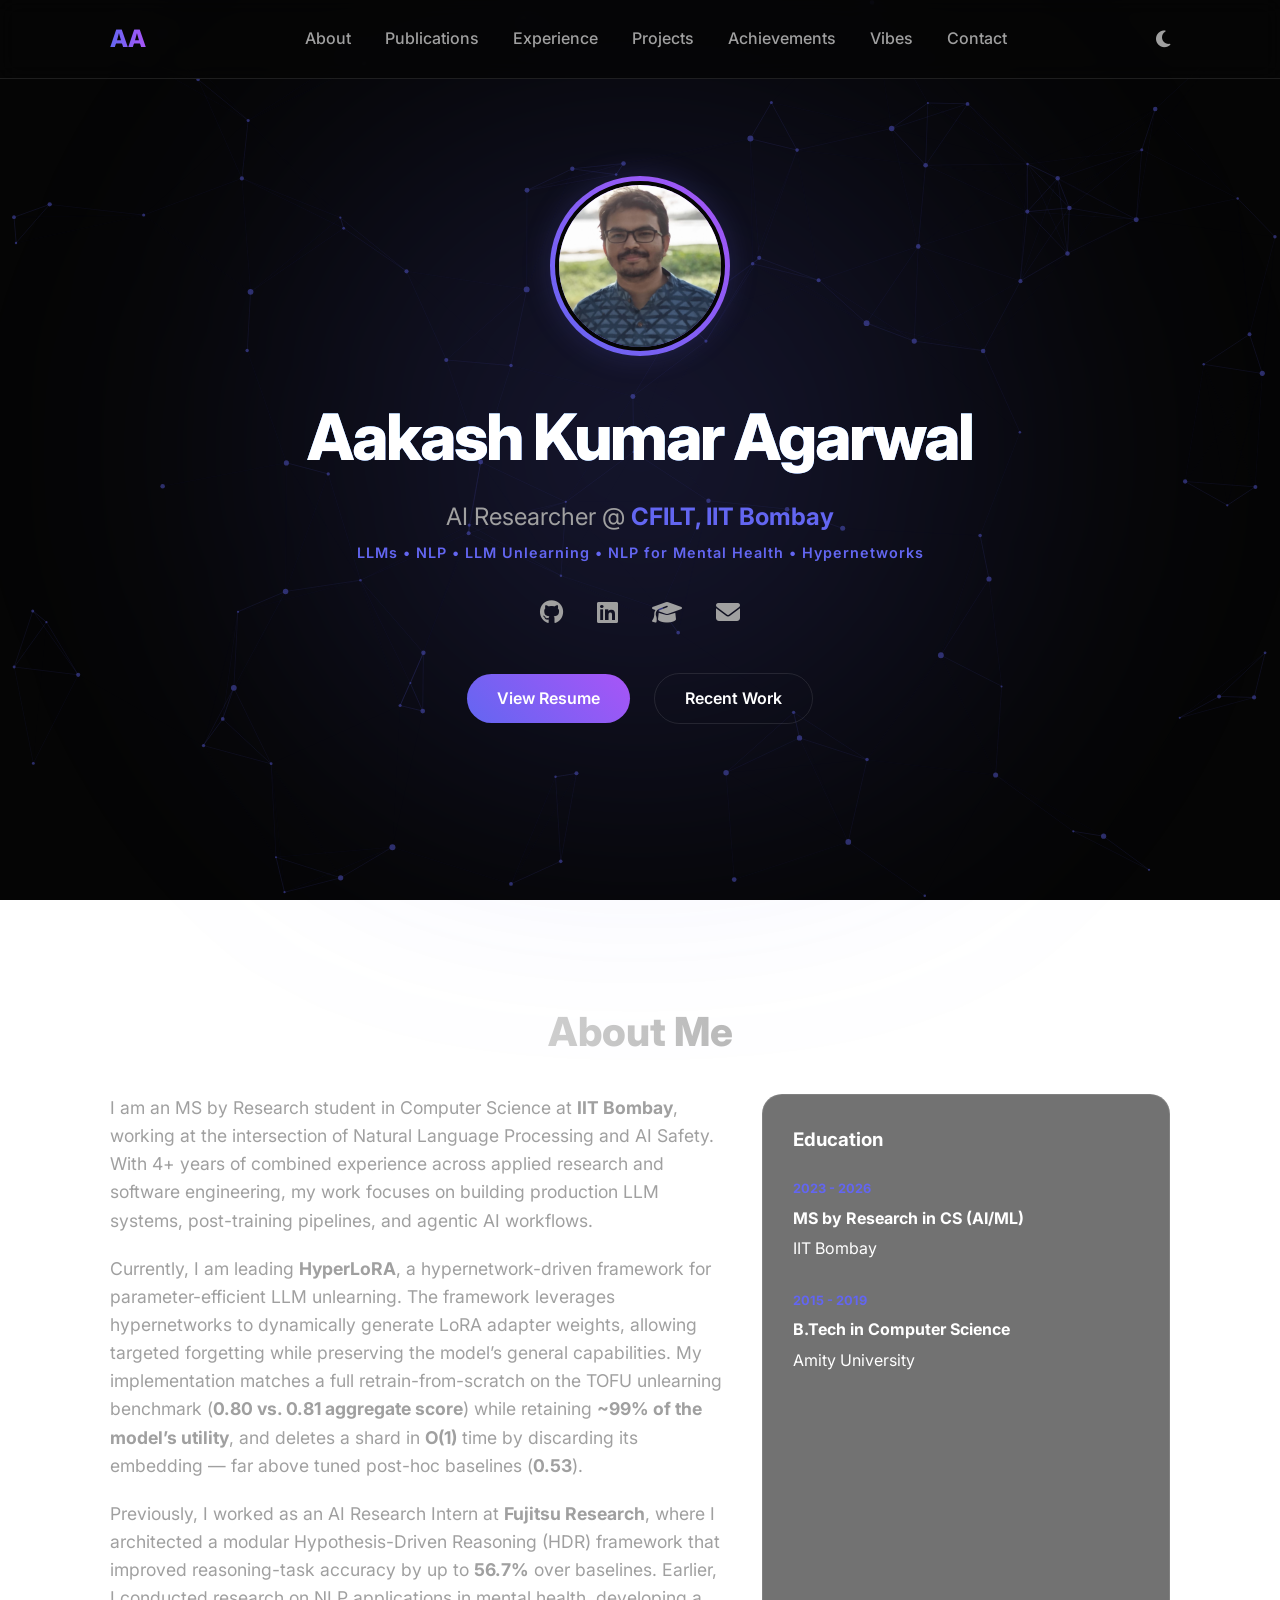
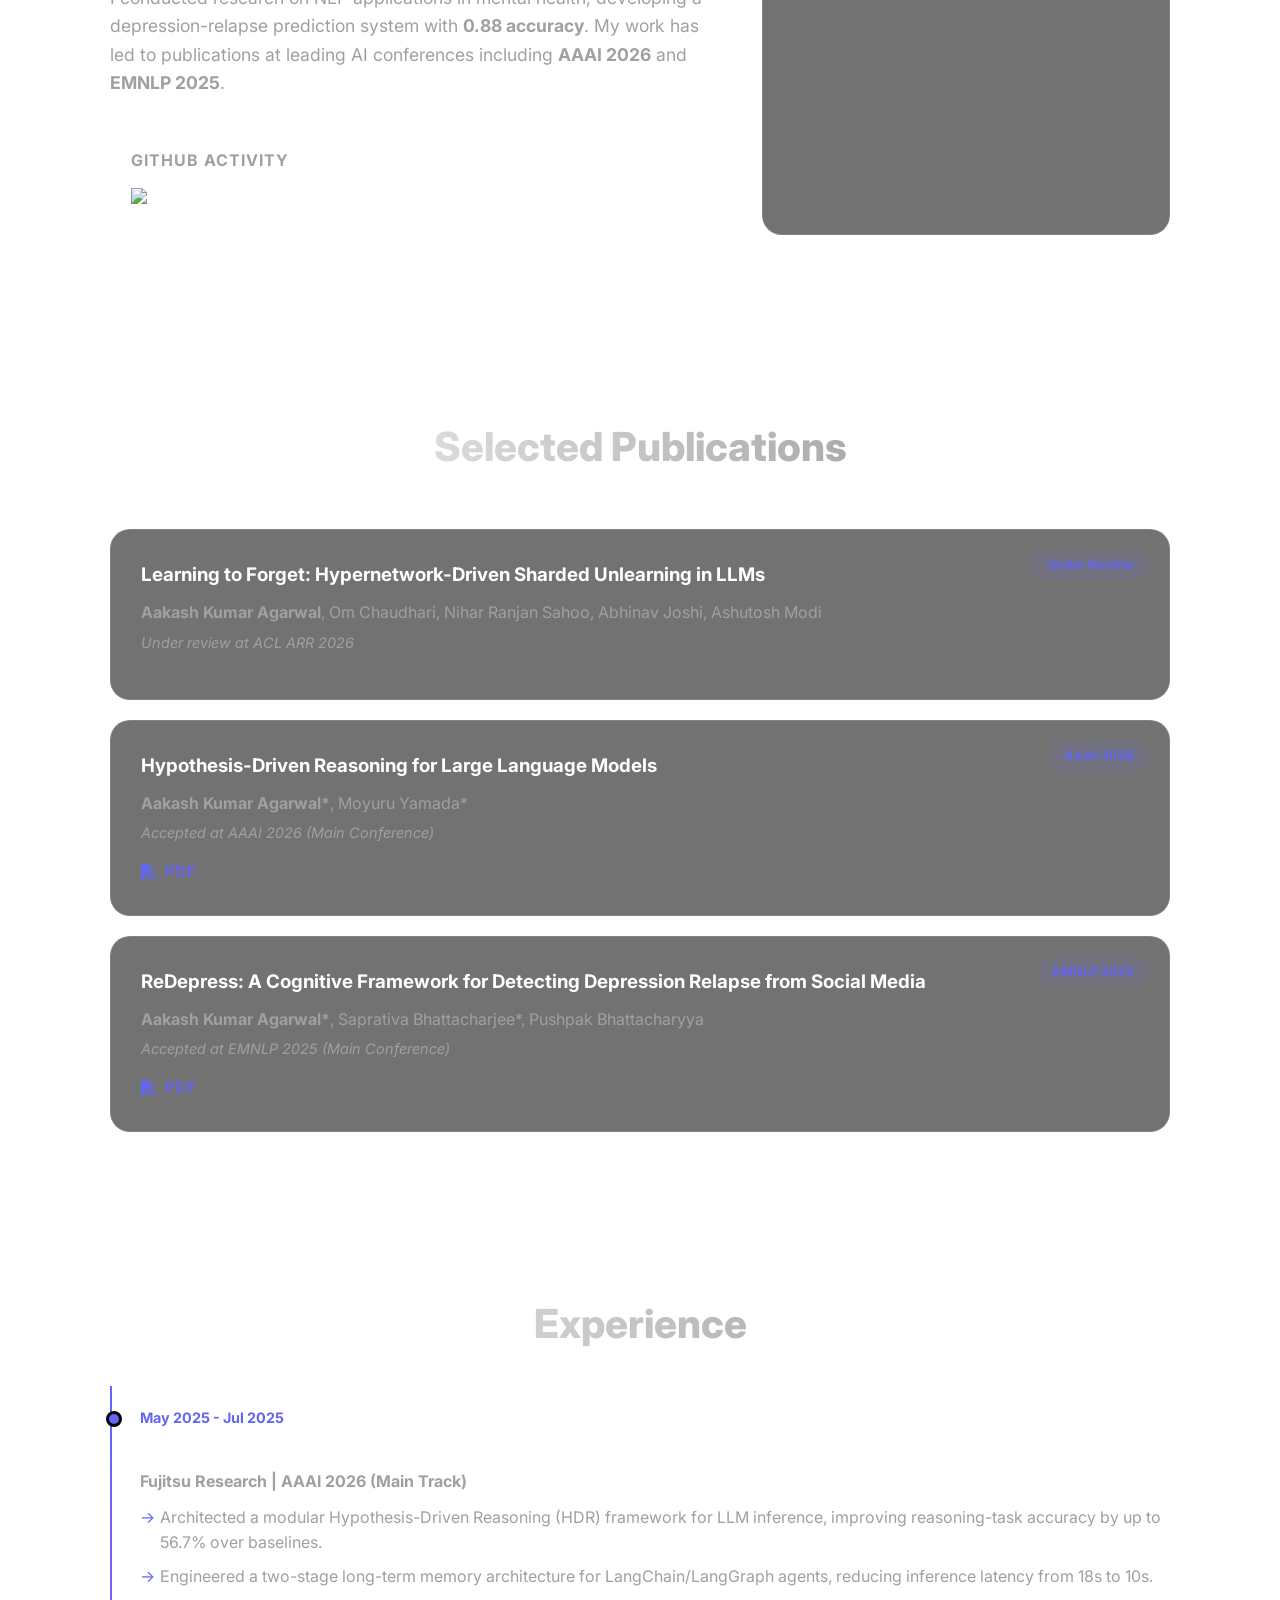
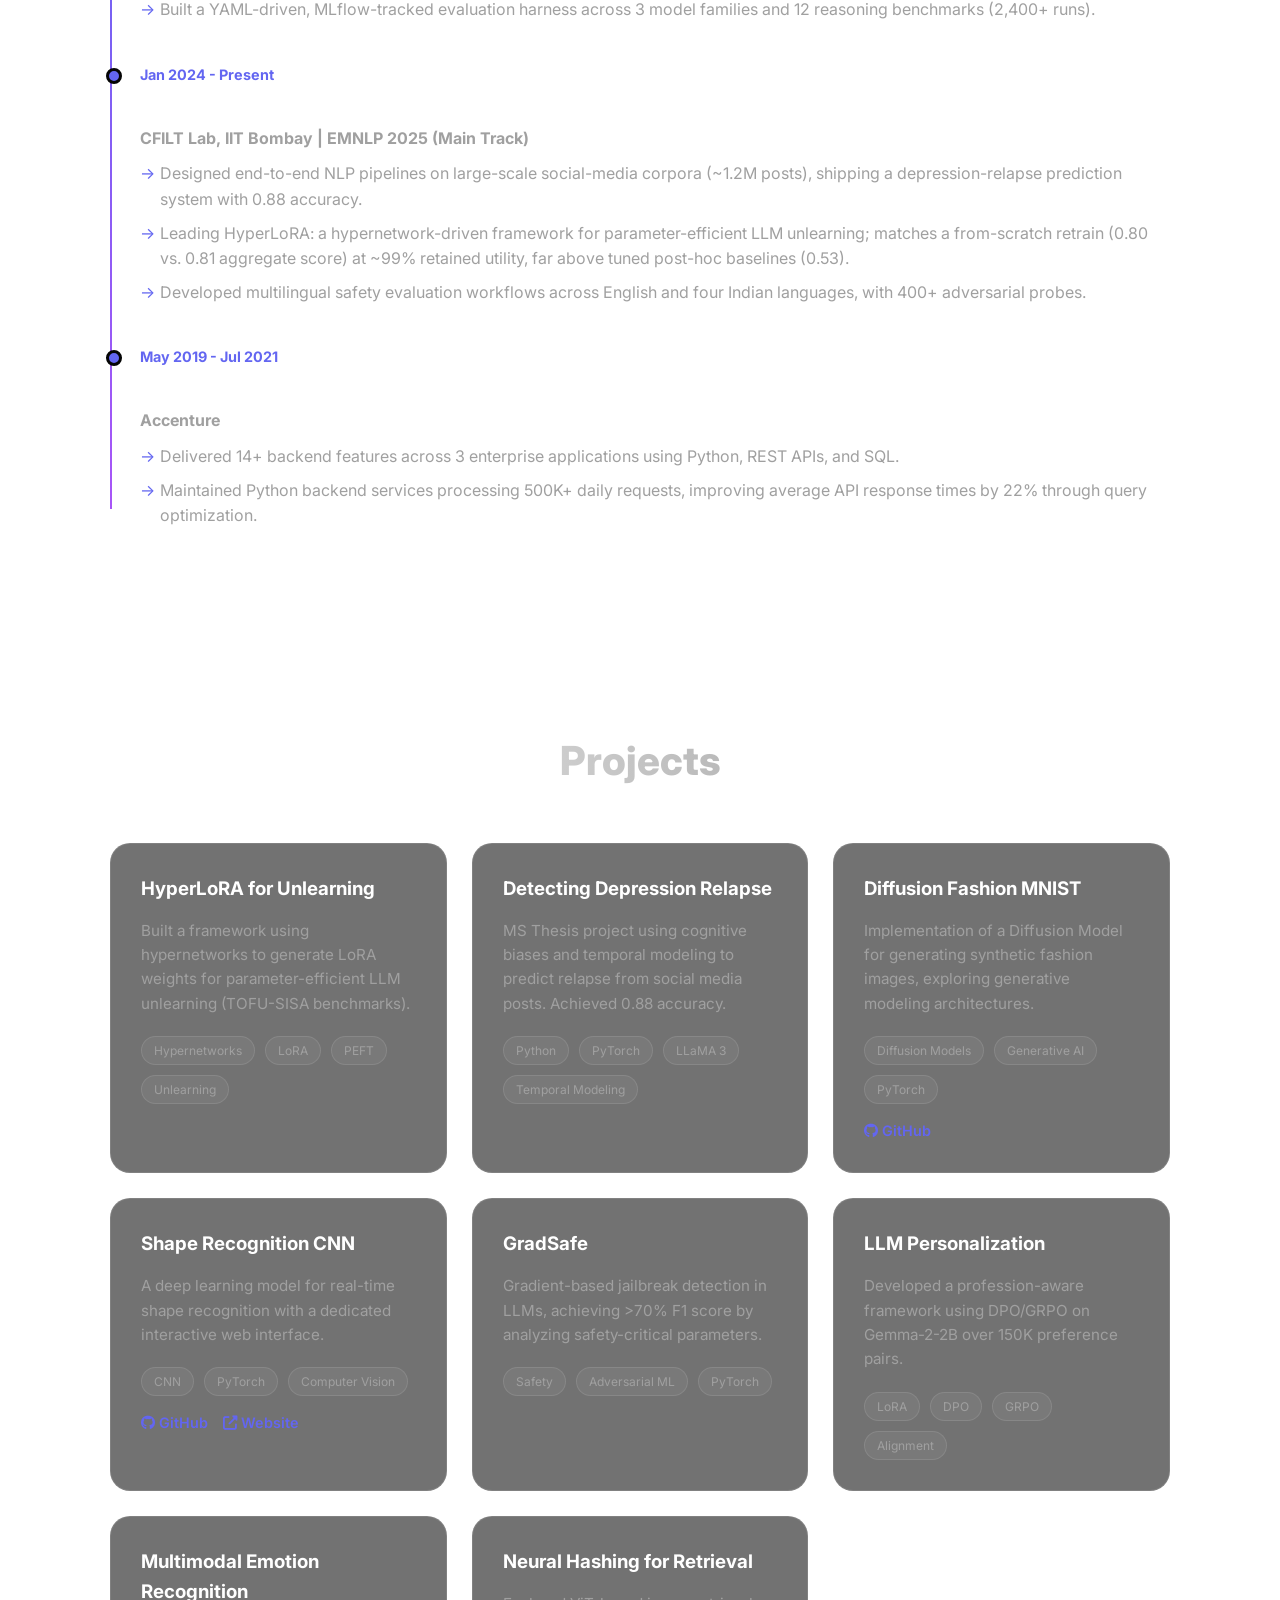
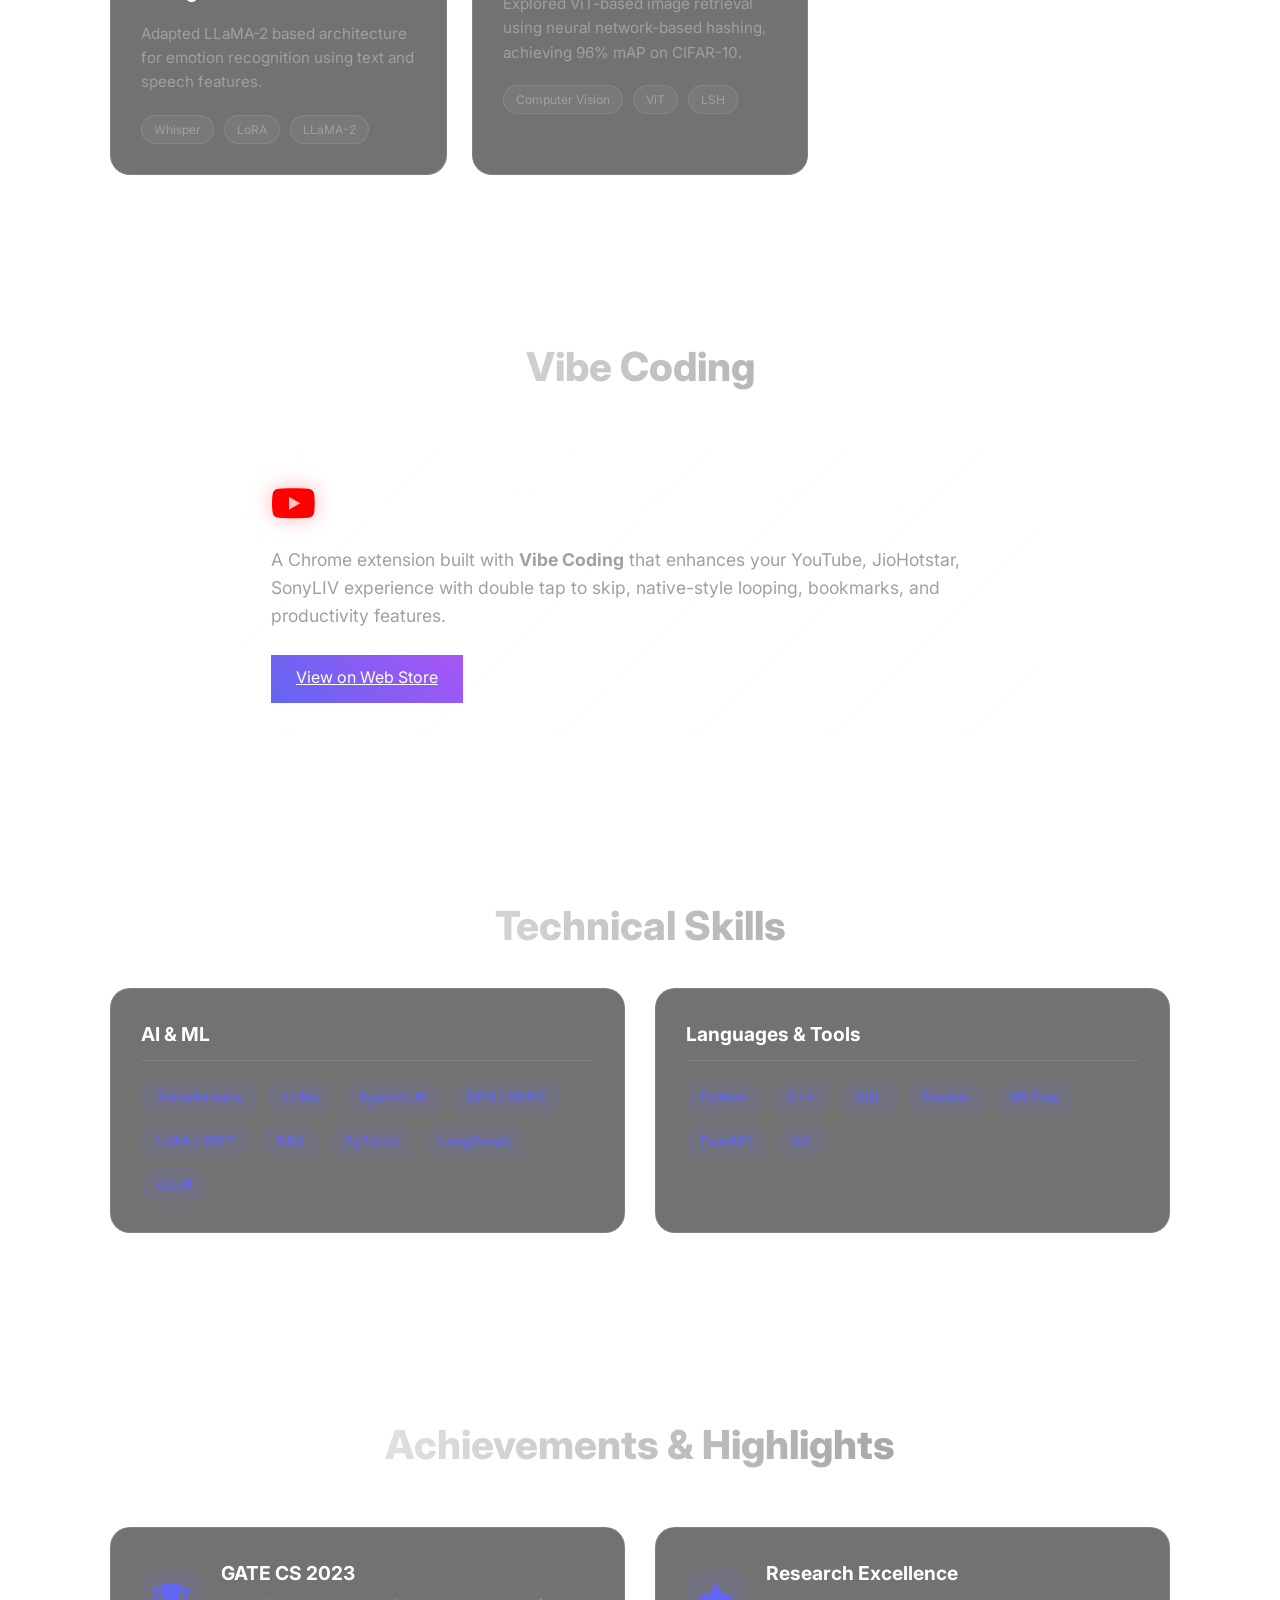
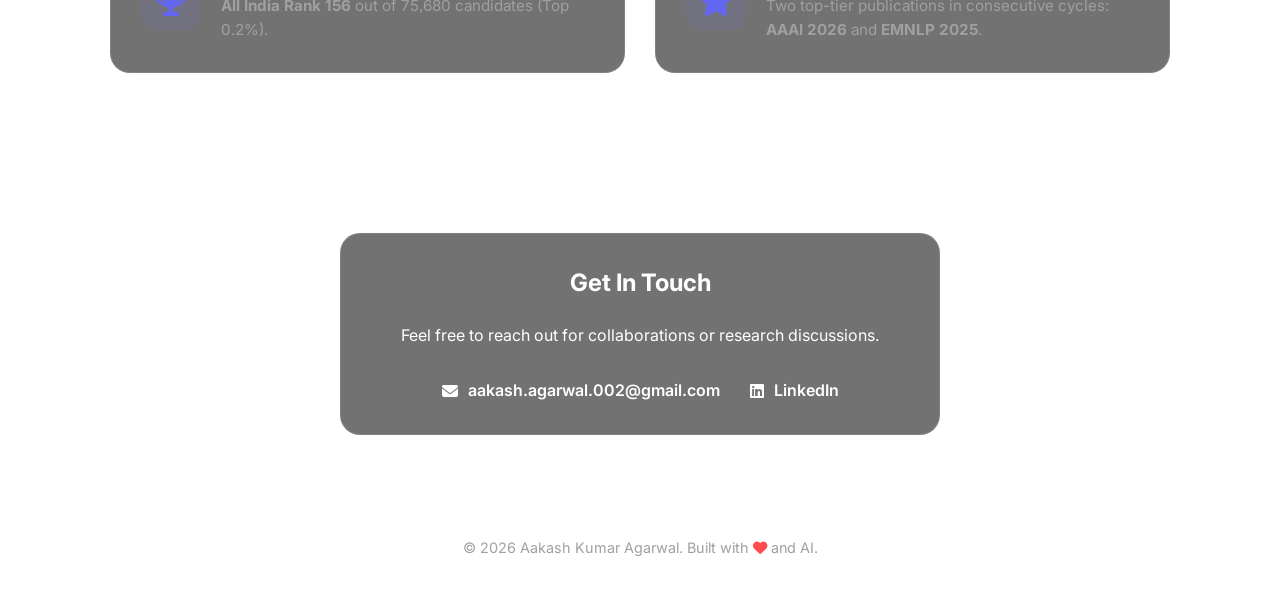
==== commit db863300: "Update publications, HyperLoRA metrics, titles, and resume - Add "Learning to Forget: Hypernetwork-D" ====
--- a/index.html
+++ b/index.html
@@ -112,12 +112,12 @@
               Currently, I am leading <b>HyperLoRA</b>, a hypernetwork-driven
               framework for parameter-efficient LLM unlearning. The framework leverages hypernetworks to dynamically
               generate LoRA adapter weights, allowing targeted forgetting while
-              preserving the model’s general capabilities. My implementation achieved <b>97.2% forget-set erasure</b> while retaining <b>94.1% general benchmark performance</b> on TOFU and SISA evaluation suites.
+              preserving the model’s general capabilities. My implementation matches a full retrain-from-scratch on the TOFU unlearning benchmark (<b>0.80 vs. 0.81 aggregate score</b>) while retaining <b>~99% of the model’s utility</b>, and deletes a shard in <b>O(1)</b> time by discarding its embedding — far above tuned post-hoc baselines (<b>0.53</b>).
             </p>
 
             <p>
               Previously, I worked as an AI Research Intern at
-              <b>Fujitsu Research</b>, where I architected a modular Hypothesis-Driven Reasoning (HDR) framework that improved reasoning-task accuracy by up to <b>56.7 percentage points</b>. Earlier, I conducted research on NLP applications in mental health, developing a depression-relapse prediction system with <b>0.88 accuracy</b>. My work has led to publications at leading AI conferences including <b>AAAI 2026</b> and <b>EMNLP 2025</b>.
+              <b>Fujitsu Research</b>, where I architected a modular Hypothesis-Driven Reasoning (HDR) framework that improved reasoning-task accuracy by up to <b>56.7%</b> over baselines. Earlier, I conducted research on NLP applications in mental health, developing a depression-relapse prediction system with <b>0.88 accuracy</b>. My work has led to publications at leading AI conferences including <b>AAAI 2026</b> and <b>EMNLP 2025</b>.
             </p>
 
             <div class="github-activity">
@@ -148,6 +148,15 @@
       <section id="publications" class="container">
         <h2 class="section-title">Selected Publications</h2>
         <div class="pub-list">
+          <div class="pub-card glass">
+            <div class="pub-tag">Under Review</div>
+            <h3>Learning to Forget: Hypernetwork-Driven Sharded Unlearning in LLMs</h3>
+            <p class="authors">
+              <b>Aakash Kumar Agarwal</b>, Om Chaudhari, Nihar Ranjan Sahoo,
+              Abhinav Joshi, Ashutosh Modi
+            </p>
+            <p class="venue">Under review at ACL ARR 2026</p>
+          </div>
           <div class="pub-card glass">
             <div class="pub-tag">AAAI 2026</div>
             <h3>Hypothesis-Driven Reasoning for Large Language Models</h3>
@@ -185,11 +194,11 @@
           <div class="timeline-item">
             <div class="time">May 2025 - Jul 2025</div>
             <div class="content">
-              <h3>AI Engineer Intern</h3>
+              <h3>AI Research Engineer Intern</h3>
               <h4>Fujitsu Research | AAAI 2026 (Main Track)</h4>
               <ul>
                 <li>
-                  Architected a modular Hypothesis-Driven Reasoning (HDR) framework for LLM inference, improving reasoning-task accuracy by up to 56.7 percentage points.
+                  Architected a modular Hypothesis-Driven Reasoning (HDR) framework for LLM inference, improving reasoning-task accuracy by up to 56.7% over baselines.
                 </li>
                 <li>
                   Engineered a two-stage long-term memory architecture for LangChain/LangGraph agents, reducing inference latency from 18s to 10s.
@@ -203,17 +212,17 @@
           <div class="timeline-item">
             <div class="time">Jan 2024 - Present</div>
             <div class="content">
-              <h3>Student AI Engineer</h3>
+              <h3>Student AI Researcher</h3>
               <h4>CFILT Lab, IIT Bombay | EMNLP 2025 (Main Track)</h4>
               <ul>
                 <li>
                   Designed end-to-end NLP pipelines on large-scale social-media corpora (~1.2M posts), shipping a depression-relapse prediction system with 0.88 accuracy.
                 </li>
                 <li>
-                  Leading HyperLoRA: a hypernetwork-driven framework for parameter-efficient LLM unlearning; achieved 97.2% forget-set erasure.
-                </li>
-                <li>
-                  Developed multilingual safety evaluation workflows covering 6 languages and 400+ adversarial probes.
+                  Leading HyperLoRA: a hypernetwork-driven framework for parameter-efficient LLM unlearning; matches a from-scratch retrain (0.80 vs. 0.81 aggregate score) at ~99% retained utility, far above tuned post-hoc baselines (0.53).
+                </li>
+                <li>
+                  Developed multilingual safety evaluation workflows across English and four Indian languages, with 400+ adversarial probes.
                 </li>
               </ul>
             </div>
@@ -221,7 +230,7 @@
           <div class="timeline-item">
             <div class="time">May 2019 - Jul 2021</div>
             <div class="content">
-              <h3>Software Engineer</h3>
+              <h3>Software Developer</h3>
               <h4>Accenture</h4>
               <ul>
                 <li>
@@ -404,7 +413,7 @@
             <div class="ach-icon"><i class="fas fa-trophy"></i></div>
             <div class="ach-info">
               <h3>GATE CS 2023</h3>
-              <p><b>All India Rank 156</b> out of 75,680 candidates (Top 0.2 percentile).</p>
+              <p><b>All India Rank 156</b> out of 75,680 candidates (Top 0.2%).</p>
             </div>
           </div>
           <div class="achievement-card glass">
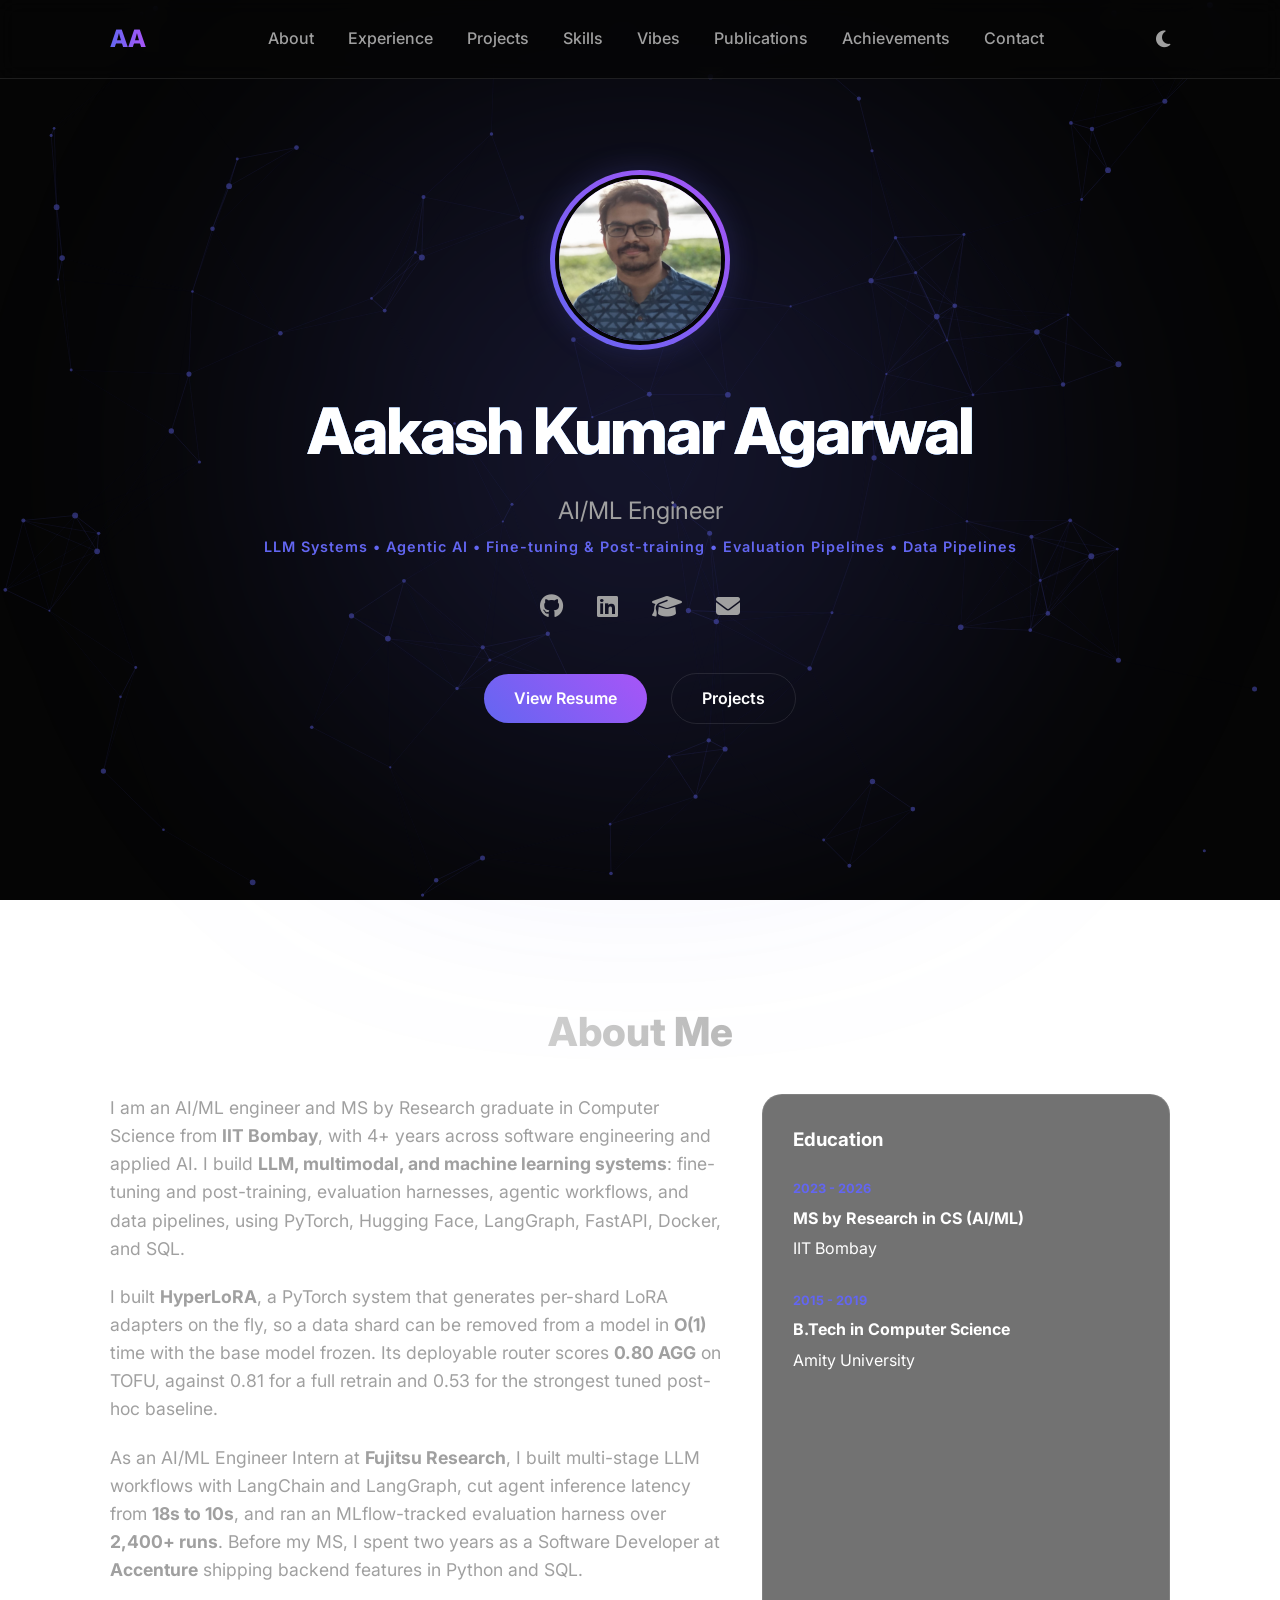
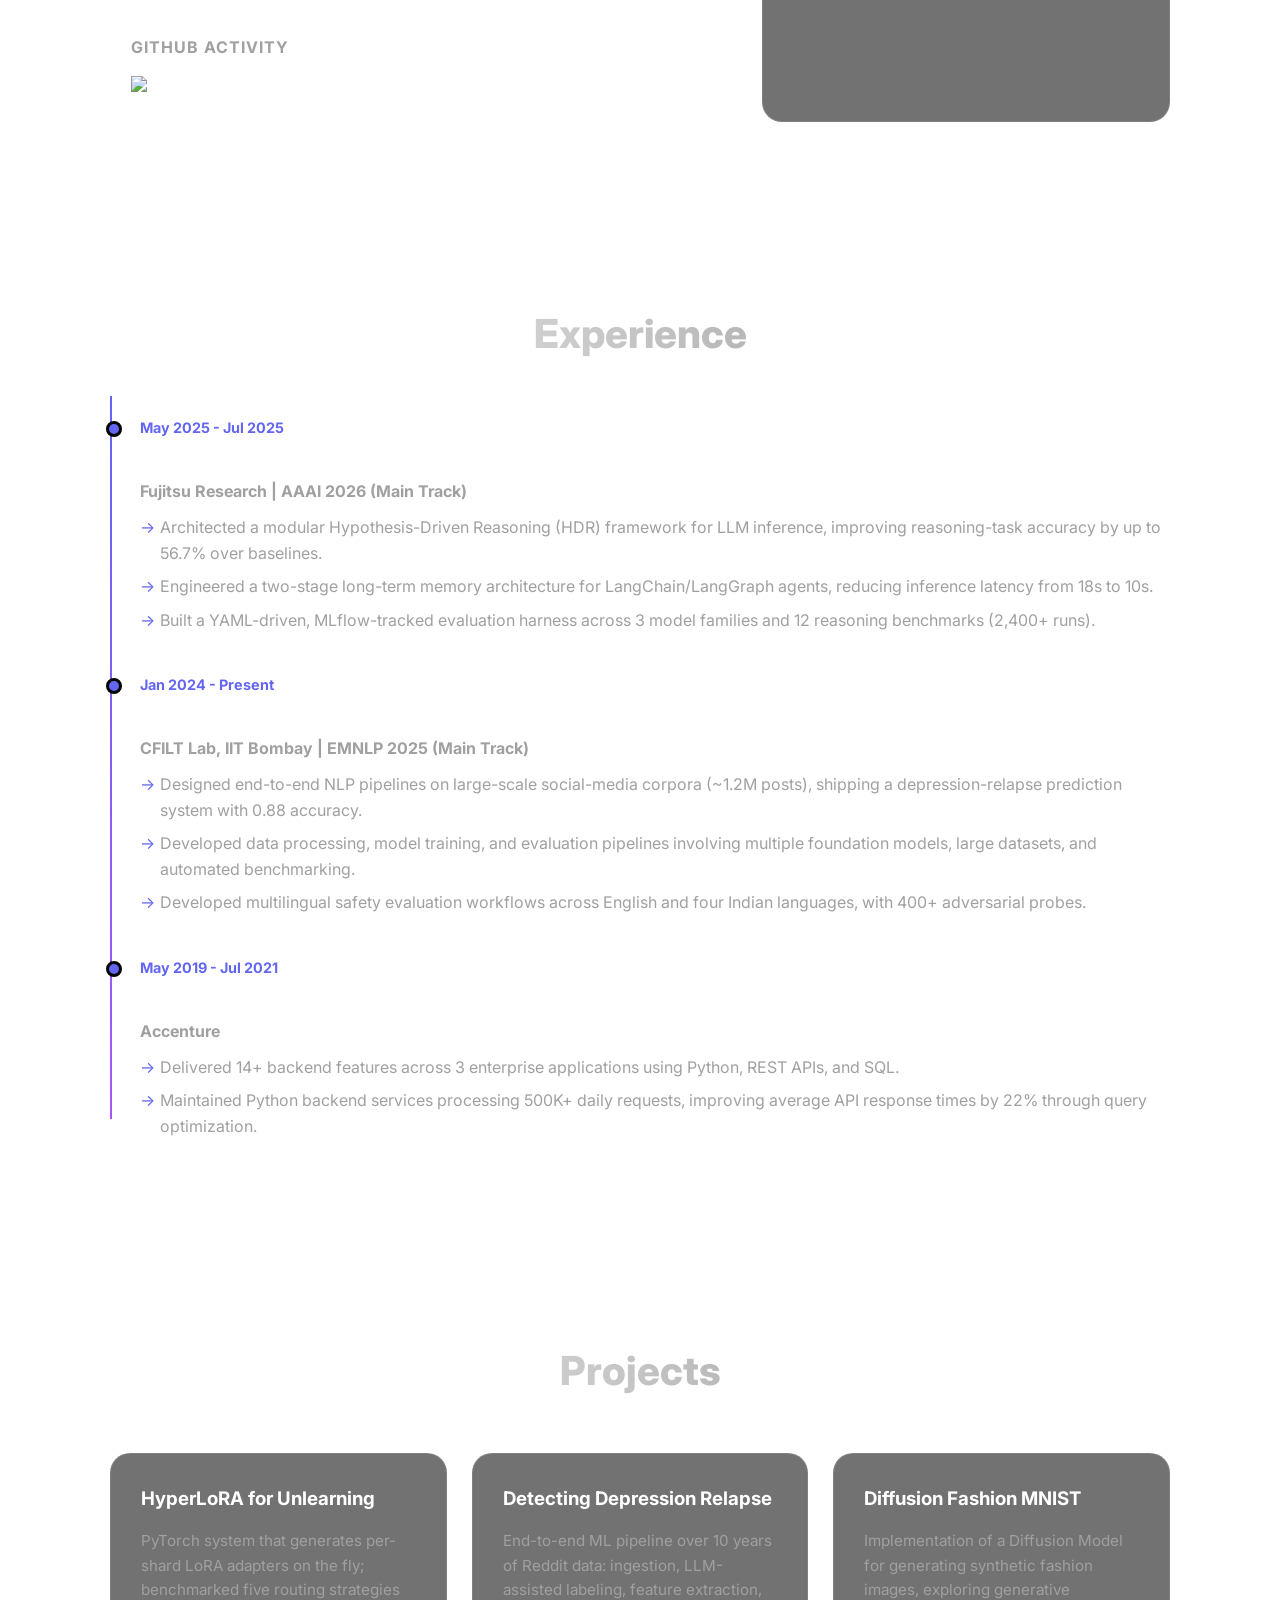
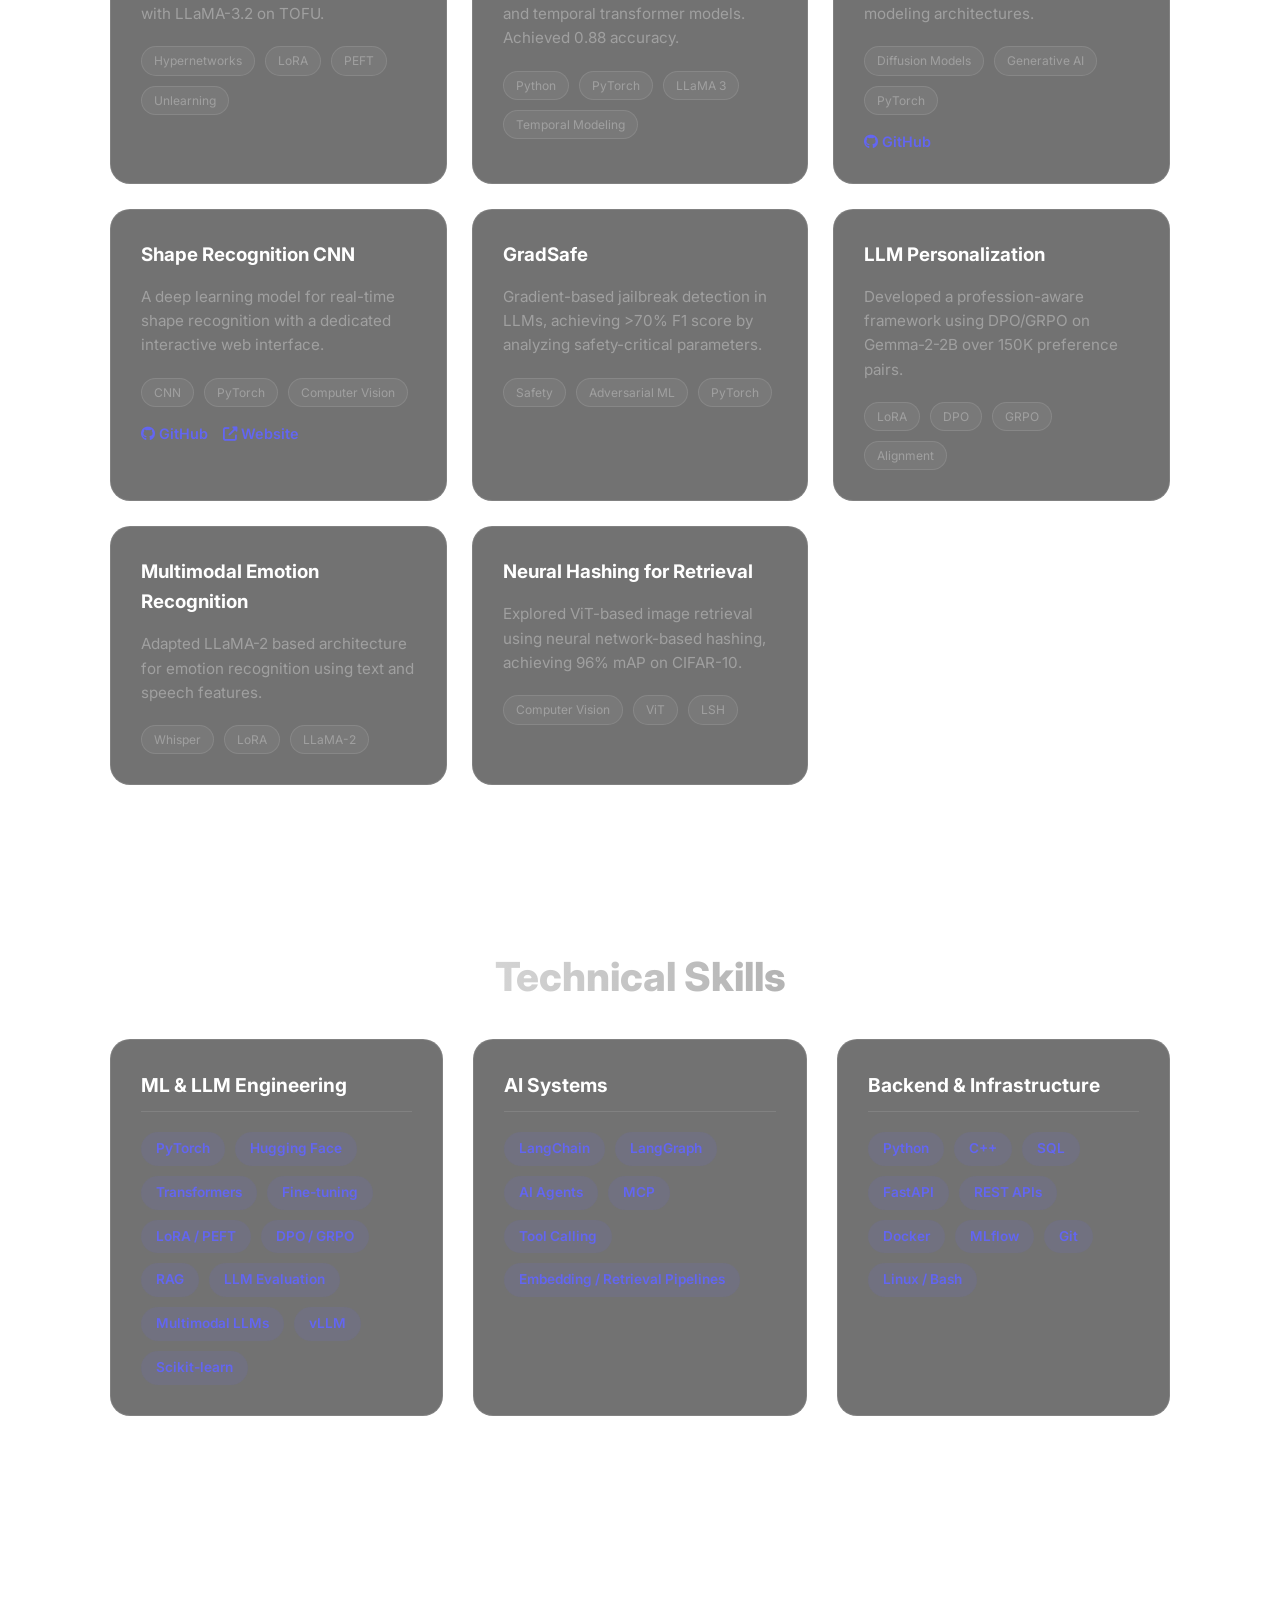
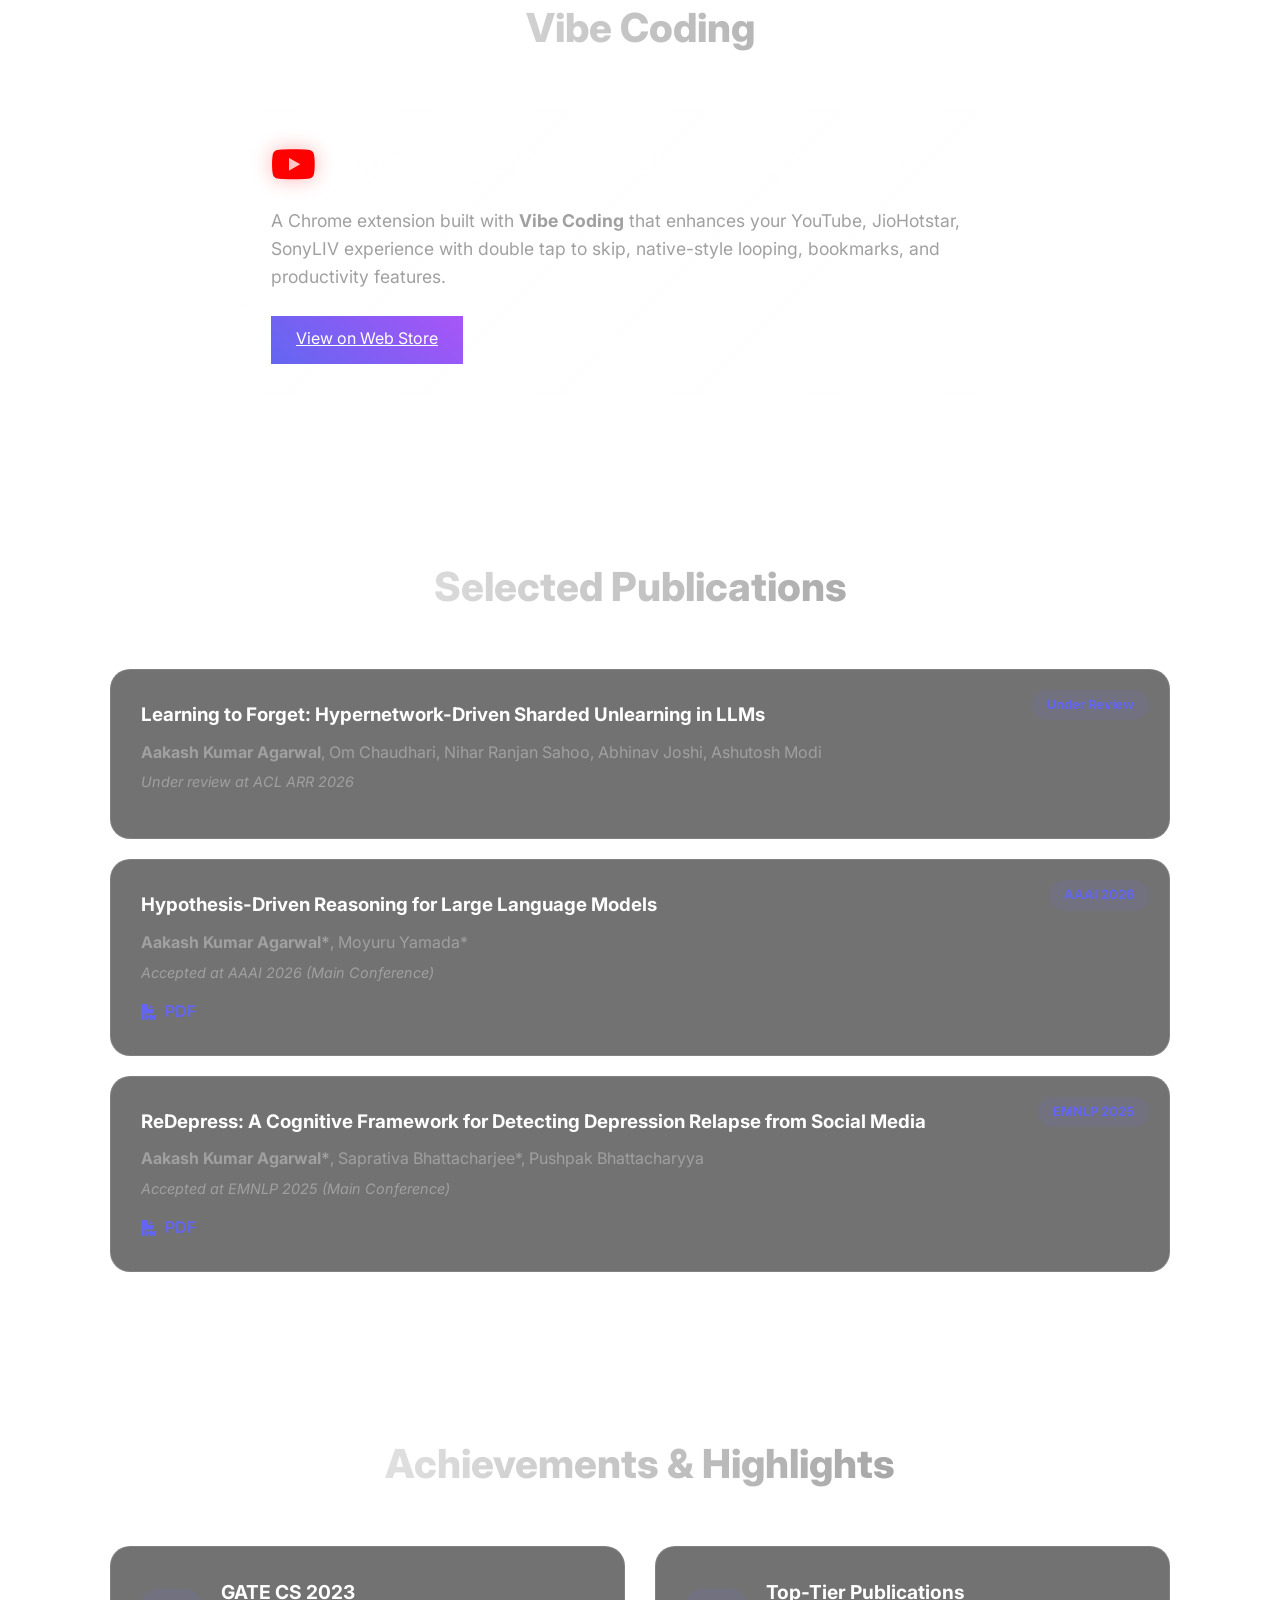
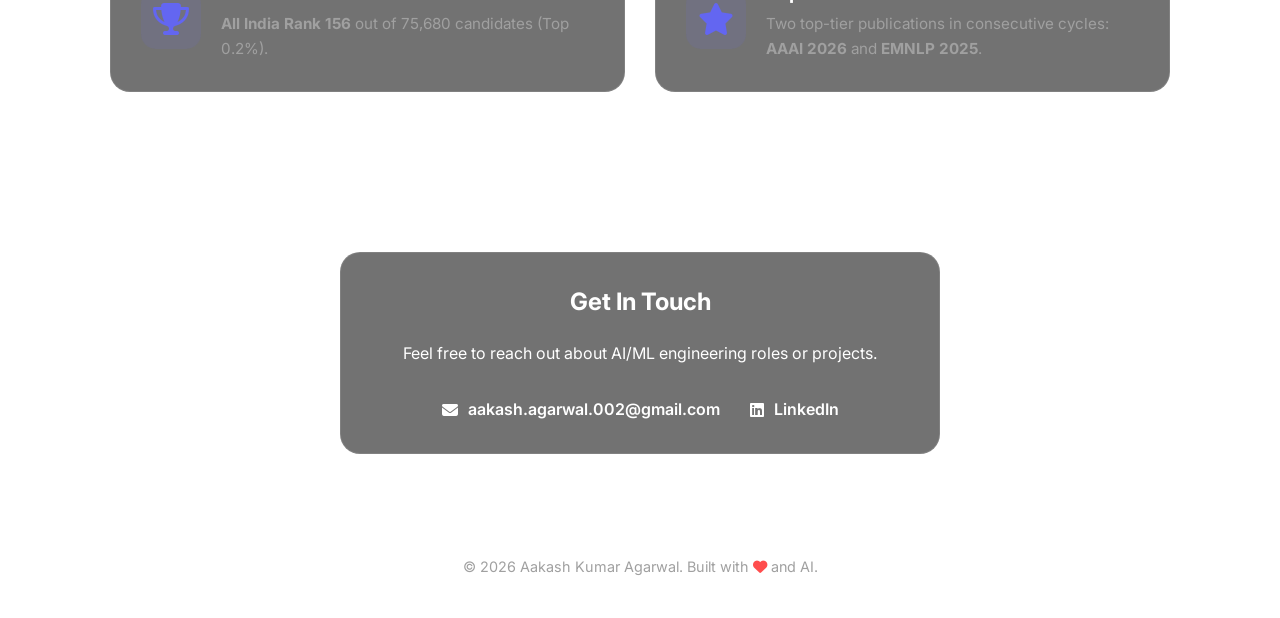
==== commit 885ab2ba: "Shorten hero tagline to role title only Co-Authored-By: Claude Opus 5 (1M context) <noreply@anthropi" ====
--- a/index.html
+++ b/index.html
@@ -1,40 +1,52 @@
 <!doctype html>
+
 <html lang="en">
   <head>
-    <meta charset="UTF-8" />
-    <meta name="viewport" content="width=device-width, initial-scale=1.0" />
-    <title>Aakash Kumar Agarwal | AI Researcher</title>
+    <meta charset="utf-8" />
+    <meta content="width=device-width, initial-scale=1.0" name="viewport" />
+    <title>Aakash Kumar Agarwal | AI/ML Engineer</title>
     <meta
+      content="Aakash Kumar Agarwal, AI/ML Engineer building LLM systems, agentic workflows, post-training and evaluation pipelines. MS by Research, IIT Bombay."
       name="description"
-      content="Personal website of Aakash Kumar Agarwal, AI Researcher at IIT Bombay focusing on LLMs, NLP, and Mental Health."
     />
-    <link rel="preconnect" href="https://fonts.googleapis.com" />
-    <link rel="preconnect" href="https://fonts.gstatic.com" crossorigin />
+    <meta content="https://aakash-agarwal-002.github.io/" property="og:url" />
+    <meta
+      content="https://aakash-agarwal-002.github.io/assets/images/avatar.jpeg"
+      property="og:image"
+    />
+    <meta
+      content="Aakash Kumar Agarwal, AI/ML Engineer building LLM systems, agentic workflows, post-training and evaluation pipelines. MS by Research, IIT Bombay."
+      property="og:description"
+    />
+    <meta content="Aakash Kumar Agarwal | AI/ML Engineer" property="og:title" />
+
+    <link href="https://fonts.googleapis.com" rel="preconnect" />
+    <link crossorigin="" href="https://fonts.gstatic.com" rel="preconnect" />
     <link
-      href="https://fonts.googleapis.com/css2?family=Inter:wght@300;400;500;600;700;800&display=swap"
+      href="https://fonts.googleapis.com/css2?family=Inter:wght@300;400;500;600;700;800&amp;display=swap"
       rel="stylesheet"
     />
-    <link rel="stylesheet" href="style.css" />
+    <link href="/style.css" rel="stylesheet" />
     <link
+      href="https://cdnjs.cloudflare.com/ajax/libs/font-awesome/6.4.0/css/all.min.css"
       rel="stylesheet"
-      href="https://cdnjs.cloudflare.com/ajax/libs/font-awesome/6.4.0/css/all.min.css"
     />
   </head>
   <body>
     <div id="bg-solid"></div>
     <div class="glow-bg"></div>
     <canvas id="neural-bg"></canvas>
-
     <nav>
       <div class="nav-container">
-        <a href="#" class="logo">AA</a>
+        <a class="logo" href="#">AA</a>
         <div class="nav-links">
           <a href="#about">About</a>
-          <a href="#publications">Publications</a>
           <a href="#experience">Experience</a>
           <a href="#projects">Projects</a>
+          <a href="#skills">Skills</a>
+          <a href="#vibes">Vibes</a>
+          <a href="#publications">Publications</a>
           <a href="#achievements">Achievements</a>
-          <a href="#vibes">Vibes</a>
           <a href="#contact">Contact</a>
         </div>
         <div class="theme-toggle" id="theme-toggle">
@@ -43,41 +55,29 @@
         <div class="mobile-menu-btn"><i class="fas fa-bars"></i></div>
       </div>
     </nav>
-
     <main>
       <section id="hero" style="background: transparent">
         <div class="hero-content">
           <div class="profile-frame">
-            <img
-              src="assets/images/avatar.jpeg"
-              alt="Aakash Kumar Agarwal"
-              class="profile-img"
-            />
-          </div>
-          <h1 class="glitch-text" data-text="Aakash Kumar Agarwal">
-            Aakash Kumar Agarwal
-          </h1>
-          <p class="tagline">
-            AI Researcher @ <span class="highlight">CFILT, IIT Bombay</span>
-          </p>
+            <img alt="Aakash Kumar Agarwal" class="profile-img" src="/assets/images/avatar.jpeg" />
+          </div>
+          <h1 class="glitch-text" data-text="Aakash Kumar Agarwal">Aakash Kumar Agarwal</h1>
+
+          <p class="tagline">AI/ML Engineer</p>
+
           <p class="topics">
-            LLMs • NLP • LLM Unlearning • NLP for Mental Health • Hypernetworks
+            LLM Systems • Agentic AI • Fine-tuning &amp; Post-training • Evaluation Pipelines • Data
+            Pipelines
           </p>
           <div class="social-links">
-            <a
-              href="https://github.com/aakash-agarwal-002"
-              target="_blank"
-              title="GitHub"
+            <a href="https://github.com/aakash-agarwal-002" target="_blank" title="GitHub"
               ><i class="fab fa-github"></i
             ></a>
-            <a
-              href="https://www.linkedin.com/in/aakash-agarwal-/"
-              target="_blank"
-              title="LinkedIn"
+            <a href="https://www.linkedin.com/in/aakash-agarwal-/" target="_blank" title="LinkedIn"
               ><i class="fab fa-linkedin"></i
             ></a>
             <a
-              href="https://scholar.google.com/citations?user=e2ImDVUAAAAJ&hl=en"
+              href="https://scholar.google.com/citations?user=e2ImDVUAAAAJ&amp;hl=en"
               target="_blank"
               title="Google Scholar"
               ><i class="fas fa-graduation-cap"></i
@@ -87,45 +87,46 @@
             ></a>
           </div>
           <div class="cta-buttons">
-            <a
-              href="resumes/aakash_agarwal_ai.pdf"
-              class="btn primary"
-              target="_blank"
+            <a class="btn primary" href="/resumes/resume_aakash_ai_engineer.pdf" target="_blank"
               >View Resume</a
             >
-            <a href="#publications" class="btn secondary">Recent Work</a>
-          </div>
-        </div>
-      </section>
-
-      <section id="about" class="container">
+
+            <a class="btn secondary" href="#projects">Projects</a>
+          </div>
+        </div>
+      </section>
+      <section class="container" id="about">
         <h2 class="section-title">About Me</h2>
         <div class="about-grid">
           <div class="about-text">
-            <p>
-              I am an MS by Research student in Computer Science at
-              <b>IIT Bombay</b>, working at the intersection of Natural Language
-              Processing and AI Safety. With 4+ years of combined experience across applied research and software engineering, my work focuses on building production LLM systems, post-training pipelines, and agentic AI workflows.
-            </p>
-
-            <p>
-              Currently, I am leading <b>HyperLoRA</b>, a hypernetwork-driven
-              framework for parameter-efficient LLM unlearning. The framework leverages hypernetworks to dynamically
-              generate LoRA adapter weights, allowing targeted forgetting while
-              preserving the model’s general capabilities. My implementation matches a full retrain-from-scratch on the TOFU unlearning benchmark (<b>0.80 vs. 0.81 aggregate score</b>) while retaining <b>~99% of the model’s utility</b>, and deletes a shard in <b>O(1)</b> time by discarding its embedding — far above tuned post-hoc baselines (<b>0.53</b>).
-            </p>
-
-            <p>
-              Previously, I worked as an AI Research Intern at
-              <b>Fujitsu Research</b>, where I architected a modular Hypothesis-Driven Reasoning (HDR) framework that improved reasoning-task accuracy by up to <b>56.7%</b> over baselines. Earlier, I conducted research on NLP applications in mental health, developing a depression-relapse prediction system with <b>0.88 accuracy</b>. My work has led to publications at leading AI conferences including <b>AAAI 2026</b> and <b>EMNLP 2025</b>.
-            </p>
-
+            <div>
+              <p>
+                I am an AI/ML engineer and MS by Research graduate in Computer Science from
+                <b>IIT Bombay</b>, with 4+ years across software engineering and applied AI. I build
+                <b>LLM, multimodal, and machine learning systems</b>: fine-tuning and post-training,
+                evaluation harnesses, agentic workflows, and data pipelines, using PyTorch, Hugging
+                Face, LangGraph, FastAPI, Docker, and SQL.
+              </p>
+              <p>
+                I built <b>HyperLoRA</b>, a PyTorch system that generates per-shard LoRA adapters on
+                the fly, so a data shard can be removed from a model in <b>O(1)</b> time with the
+                base model frozen. Its deployable router scores <b>0.80 AGG</b> on TOFU, against
+                0.81 for a full retrain and 0.53 for the strongest tuned post-hoc baseline.
+              </p>
+              <p>
+                As an AI/ML Engineer Intern at <b>Fujitsu Research</b>, I built multi-stage LLM
+                workflows with LangChain and LangGraph, cut agent inference latency from
+                <b>18s to 10s</b>, and ran an MLflow-tracked evaluation harness over
+                <b>2,400+ runs</b>. Before my MS, I spent two years as a Software Developer at
+                <b>Accenture</b> shipping backend features in Python and SQL.
+              </p>
+            </div>
             <div class="github-activity">
               <h3>GitHub Activity</h3>
               <img
-                src="https://ghchart.rshah.org/6366f1/aakash-agarwal-002"
                 alt="Aakash's Github Chart"
                 class="gh-chart"
+                src="https://ghchart.rshah.org/6366f1/aakash-agarwal-002"
               />
             </div>
           </div>
@@ -144,67 +145,26 @@
           </div>
         </div>
       </section>
-
-      <section id="publications" class="container">
-        <h2 class="section-title">Selected Publications</h2>
-        <div class="pub-list">
-          <div class="pub-card glass">
-            <div class="pub-tag">Under Review</div>
-            <h3>Learning to Forget: Hypernetwork-Driven Sharded Unlearning in LLMs</h3>
-            <p class="authors">
-              <b>Aakash Kumar Agarwal</b>, Om Chaudhari, Nihar Ranjan Sahoo,
-              Abhinav Joshi, Ashutosh Modi
-            </p>
-            <p class="venue">Under review at ACL ARR 2026</p>
-          </div>
-          <div class="pub-card glass">
-            <div class="pub-tag">AAAI 2026</div>
-            <h3>Hypothesis-Driven Reasoning for Large Language Models</h3>
-            <p class="authors"><b>Aakash Kumar Agarwal*</b>, Moyuru Yamada*</p>
-            <p class="venue">Accepted at AAAI 2026 (Main Conference)</p>
-            <div class="pub-links">
-              <a href="publications/2026.aaai-main.pdf" target="_blank"
-                ><i class="fas fa-file-pdf"></i> PDF</a
-              >
-            </div>
-          </div>
-          <div class="pub-card glass">
-            <div class="pub-tag">EMNLP 2025</div>
-            <h3>
-              ReDepress: A Cognitive Framework for Detecting Depression Relapse
-              from Social Media
-            </h3>
-            <p class="authors">
-              <b>Aakash Kumar Agarwal*</b>, Saprativa Bhattacharjee*, Pushpak
-              Bhattacharyya
-            </p>
-            <p class="venue">Accepted at EMNLP 2025 (Main Conference)</p>
-            <div class="pub-links">
-              <a href="publications/2025.emnlp-main.pdf" target="_blank"
-                ><i class="fas fa-file-pdf"></i> PDF</a
-              >
-            </div>
-          </div>
-        </div>
-      </section>
-
-      <section id="experience" class="container">
+      <section class="container" id="experience">
         <h2 class="section-title">Experience</h2>
         <div class="timeline">
           <div class="timeline-item">
             <div class="time">May 2025 - Jul 2025</div>
             <div class="content">
-              <h3>AI Research Engineer Intern</h3>
+              <h3>AI/ML Engineer Intern</h3>
               <h4>Fujitsu Research | AAAI 2026 (Main Track)</h4>
               <ul>
                 <li>
-                  Architected a modular Hypothesis-Driven Reasoning (HDR) framework for LLM inference, improving reasoning-task accuracy by up to 56.7% over baselines.
-                </li>
-                <li>
-                  Engineered a two-stage long-term memory architecture for LangChain/LangGraph agents, reducing inference latency from 18s to 10s.
-                </li>
-                <li>
-                  Built a YAML-driven, MLflow-tracked evaluation harness across 3 model families and 12 reasoning benchmarks (2,400+ runs).
+                  Architected a modular Hypothesis-Driven Reasoning (HDR) framework for LLM
+                  inference, improving reasoning-task accuracy by up to 56.7% over baselines.
+                </li>
+                <li>
+                  Engineered a two-stage long-term memory architecture for LangChain/LangGraph
+                  agents, reducing inference latency from 18s to 10s.
+                </li>
+                <li>
+                  Built a YAML-driven, MLflow-tracked evaluation harness across 3 model families and
+                  12 reasoning benchmarks (2,400+ runs).
                 </li>
               </ul>
             </div>
@@ -212,17 +172,21 @@
           <div class="timeline-item">
             <div class="time">Jan 2024 - Present</div>
             <div class="content">
-              <h3>Student AI Researcher</h3>
+              <h3>AI/ML Engineer</h3>
               <h4>CFILT Lab, IIT Bombay | EMNLP 2025 (Main Track)</h4>
               <ul>
                 <li>
-                  Designed end-to-end NLP pipelines on large-scale social-media corpora (~1.2M posts), shipping a depression-relapse prediction system with 0.88 accuracy.
-                </li>
-                <li>
-                  Leading HyperLoRA: a hypernetwork-driven framework for parameter-efficient LLM unlearning; matches a from-scratch retrain (0.80 vs. 0.81 aggregate score) at ~99% retained utility, far above tuned post-hoc baselines (0.53).
-                </li>
-                <li>
-                  Developed multilingual safety evaluation workflows across English and four Indian languages, with 400+ adversarial probes.
+                  Designed end-to-end NLP pipelines on large-scale social-media corpora (~1.2M
+                  posts), shipping a depression-relapse prediction system with 0.88 accuracy.
+                </li>
+
+                <li>
+                  Developed data processing, model training, and evaluation pipelines involving
+                  multiple foundation models, large datasets, and automated benchmarking.
+                </li>
+                <li>
+                  Developed multilingual safety evaluation workflows across English and four Indian
+                  languages, with 400+ adversarial probes.
                 </li>
               </ul>
             </div>
@@ -234,25 +198,28 @@
               <h4>Accenture</h4>
               <ul>
                 <li>
-                  Delivered 14+ backend features across 3 enterprise applications using Python, REST APIs, and SQL.
-                </li>
-                <li>
-                  Maintained Python backend services processing 500K+ daily requests, improving average API response times by 22% through query optimization.
+                  Delivered 14+ backend features across 3 enterprise applications using Python, REST
+                  APIs, and SQL.
+                </li>
+                <li>
+                  Maintained Python backend services processing 500K+ daily requests, improving
+                  average API response times by 22% through query optimization.
                 </li>
               </ul>
             </div>
           </div>
         </div>
       </section>
-
-      <section id="projects" class="container">
+      <section class="container" id="projects">
         <h2 class="section-title">Projects</h2>
+
         <div class="project-grid">
           <div class="project-card glass">
             <h3>HyperLoRA for Unlearning</h3>
-            <p>
-              Built a framework using hypernetworks to generate LoRA weights for
-              parameter-efficient LLM unlearning (TOFU-SISA benchmarks).
+
+            <p>
+              PyTorch system that generates per-shard LoRA adapters on the fly; benchmarked five
+              routing strategies with LLaMA-3.2 on TOFU.
             </p>
             <div class="tags">
               <span>Hypernetworks</span><span>LoRA</span><span>PEFT</span><span>Unlearning</span>
@@ -260,23 +227,24 @@
           </div>
           <div class="project-card glass">
             <h3>Detecting Depression Relapse</h3>
-            <p>
-              MS Thesis project using cognitive biases and temporal modeling to
-              predict relapse from social media posts. Achieved 0.88 accuracy.
+
+            <p>
+              End-to-end ML pipeline over 10 years of Reddit data: ingestion, LLM-assisted labeling,
+              feature extraction, and temporal transformer models. Achieved 0.88 accuracy.
             </p>
             <div class="tags">
-              <span>Python</span><span>PyTorch</span><span>LLaMA 3</span><span>Temporal Modeling</span>
+              <span>Python</span><span>PyTorch</span><span>LLaMA 3</span
+              ><span>Temporal Modeling</span>
             </div>
           </div>
           <div class="project-card glass">
             <h3>Diffusion Fashion MNIST</h3>
             <p>
-              Implementation of a Diffusion Model for generating synthetic
-              fashion images, exploring generative modeling architectures.
+              Implementation of a Diffusion Model for generating synthetic fashion images, exploring
+              generative modeling architectures.
             </p>
             <div class="tags">
-              <span>Diffusion Models</span><span>Generative AI</span
-              ><span>PyTorch</span>
+              <span>Diffusion Models</span><span>Generative AI</span><span>PyTorch</span>
             </div>
             <div class="project-links">
               <a
@@ -289,21 +257,15 @@
           <div class="project-card glass">
             <h3>Shape Recognition CNN</h3>
             <p>
-              A deep learning model for real-time shape recognition with a
-              dedicated interactive web interface.
-            </p>
-            <div class="tags">
-              <span>CNN</span><span>PyTorch</span><span>Computer Vision</span>
-            </div>
+              A deep learning model for real-time shape recognition with a dedicated interactive web
+              interface.
+            </p>
+            <div class="tags"><span>CNN</span><span>PyTorch</span><span>Computer Vision</span></div>
             <div class="project-links">
-              <a
-                href="https://github.com/aakash-agarwal-002/shape-recognition-cnn"
-                target="_blank"
+              <a href="https://github.com/aakash-agarwal-002/shape-recognition-cnn" target="_blank"
                 ><i class="fab fa-github"></i> GitHub</a
               >
-              <a
-                href="https://aakash-agarwal-002.github.io/shape-recognition-cnn/"
-                target="_blank"
+              <a href="https://aakash-agarwal-002.github.io/shape-recognition-cnn/" target="_blank"
                 ><i class="fas fa-external-link-alt"></i> Website</a
               >
             </div>
@@ -311,8 +273,8 @@
           <div class="project-card glass">
             <h3>GradSafe</h3>
             <p>
-              Gradient-based jailbreak detection in LLMs, achieving >70% F1
-              score by analyzing safety-critical parameters.
+              Gradient-based jailbreak detection in LLMs, achieving &gt;70% F1 score by analyzing
+              safety-critical parameters.
             </p>
             <div class="tags">
               <span>Safety</span><span>Adversarial ML</span><span>PyTorch</span>
@@ -321,8 +283,8 @@
           <div class="project-card glass">
             <h3>LLM Personalization</h3>
             <p>
-              Developed a profession-aware framework using DPO/GRPO on
-              Gemma-2-2B over 150K preference pairs.
+              Developed a profession-aware framework using DPO/GRPO on Gemma-2-2B over 150K
+              preference pairs.
             </p>
             <div class="tags">
               <span>LoRA</span><span>DPO</span><span>GRPO</span><span>Alignment</span>
@@ -331,27 +293,52 @@
           <div class="project-card glass">
             <h3>Multimodal Emotion Recognition</h3>
             <p>
-              Adapted LLaMA-2 based architecture for emotion recognition using
-              text and speech features.
-            </p>
-            <div class="tags">
-              <span>Whisper</span><span>LoRA</span><span>LLaMA-2</span>
-            </div>
+              Adapted LLaMA-2 based architecture for emotion recognition using text and speech
+              features.
+            </p>
+            <div class="tags"><span>Whisper</span><span>LoRA</span><span>LLaMA-2</span></div>
           </div>
           <div class="project-card glass">
             <h3>Neural Hashing for Retrieval</h3>
             <p>
-              Explored ViT-based image retrieval using neural network-based
-              hashing, achieving 96% mAP on CIFAR-10.
-            </p>
-            <div class="tags">
-              <span>Computer Vision</span><span>ViT</span><span>LSH</span>
-            </div>
-          </div>
-        </div>
-      </section>
-
-      <section id="vibes" class="container">
+              Explored ViT-based image retrieval using neural network-based hashing, achieving 96%
+              mAP on CIFAR-10.
+            </p>
+            <div class="tags"><span>Computer Vision</span><span>ViT</span><span>LSH</span></div>
+          </div>
+        </div>
+      </section>
+      <section class="container" id="skills">
+        <h2 class="section-title">Technical Skills</h2>
+
+        <div class="skills-container">
+          <div class="skill-category">
+            <h3>ML &amp; LLM Engineering</h3>
+            <div class="skill-tags">
+              <span>PyTorch</span><span>Hugging Face</span><span>Transformers</span
+              ><span>Fine-tuning</span><span>LoRA / PEFT</span><span>DPO / GRPO</span
+              ><span>RAG</span><span>LLM Evaluation</span><span>Multimodal LLMs</span
+              ><span>vLLM</span><span>Scikit-learn</span>
+            </div>
+          </div>
+          <div class="skill-category">
+            <h3>AI Systems</h3>
+            <div class="skill-tags">
+              <span>LangChain</span><span>LangGraph</span><span>AI Agents</span><span>MCP</span
+              ><span>Tool Calling</span><span>Embedding / Retrieval Pipelines</span>
+            </div>
+          </div>
+          <div class="skill-category">
+            <h3>Backend &amp; Infrastructure</h3>
+            <div class="skill-tags">
+              <span>Python</span><span>C++</span><span>SQL</span><span>FastAPI</span
+              ><span>REST APIs</span><span>Docker</span><span>MLflow</span><span>Git</span
+              ><span>Linux / Bash</span>
+            </div>
+          </div>
+        </div>
+      </section>
+      <section class="container" id="vibes">
         <h2 class="section-title">Vibe Coding</h2>
         <div class="vibe-grid">
           <div class="vibe-card glass featured">
@@ -361,22 +348,21 @@
                 <h3>Supercharge YouTube, JioHotstar, SonyLIV</h3>
               </div>
               <p>
-                A Chrome extension built with <b>Vibe Coding</b> that enhances
-                your YouTube, JioHotstar, SonyLIV experience with double tap to
-                skip, native-style looping, bookmarks, and productivity
-                features.
+                A Chrome extension built with <b>Vibe Coding</b> that enhances your YouTube,
+                JioHotstar, SonyLIV experience with double tap to skip, native-style looping,
+                bookmarks, and productivity features.
               </p>
               <div class="vibe-links">
                 <a
-                  href="https://chromewebstore.google.com/detail/supercharge-youtube/afbpoggcamjpjhaofnedlcllkkokfkca?authuser=0&hl=en"
+                  class="btn primary"
+                  href="https://chromewebstore.google.com/detail/supercharge-youtube/afbpoggcamjpjhaofnedlcllkkokfkca?authuser=0&amp;hl=en"
                   target="_blank"
-                  class="btn primary"
                   >View on Web Store</a
                 >
                 <a
+                  class="btn secondary"
                   href="https://aakash-agarwal-002.github.io/supercharge_youtube_features/"
                   target="_blank"
-                  class="btn secondary"
                   >Product Website</a
                 >
               </div>
@@ -384,30 +370,48 @@
           </div>
         </div>
       </section>
-
-      <section id="skills" class="container">
-        <h2 class="section-title">Technical Skills</h2>
-        <div class="skills-container">
-          <div class="skill-category">
-            <h3>AI & ML</h3>
-            <div class="skill-tags">
-              <span>Transformers</span><span>LLMs</span><span>Agentic AI</span
-              ><span>DPO / GRPO</span><span>LoRA / PEFT</span><span>RAG</span
-              ><span>PyTorch</span><span>LangGraph</span><span>vLLM</span>
-            </div>
-          </div>
-          <div class="skill-category">
-            <h3>Languages & Tools</h3>
-            <div class="skill-tags">
-              <span>Python</span><span>C++</span><span>SQL</span
-              ><span>Docker</span><span>MLflow</span><span>FastAPI</span><span>Git</span>
-            </div>
-          </div>
-        </div>
-      </section>
-
-      <section id="achievements" class="container">
-        <h2 class="section-title">Achievements & Highlights</h2>
+      <section class="container" id="publications">
+        <h2 class="section-title">Selected Publications</h2>
+        <div class="pub-list">
+          <div class="pub-card glass">
+            <div class="pub-tag">Under Review</div>
+            <h3>Learning to Forget: Hypernetwork-Driven Sharded Unlearning in LLMs</h3>
+            <p class="authors">
+              <b>Aakash Kumar Agarwal</b>, Om Chaudhari, Nihar Ranjan Sahoo, Abhinav Joshi, Ashutosh
+              Modi
+            </p>
+            <p class="venue">Under review at ACL ARR 2026</p>
+          </div>
+          <div class="pub-card glass">
+            <div class="pub-tag">AAAI 2026</div>
+            <h3>Hypothesis-Driven Reasoning for Large Language Models</h3>
+            <p class="authors"><b>Aakash Kumar Agarwal*</b>, Moyuru Yamada*</p>
+            <p class="venue">Accepted at AAAI 2026 (Main Conference)</p>
+            <div class="pub-links">
+              <a href="/publications/2026.aaai-main.pdf" target="_blank"
+                ><i class="fas fa-file-pdf"></i> PDF</a
+              >
+            </div>
+          </div>
+          <div class="pub-card glass">
+            <div class="pub-tag">EMNLP 2025</div>
+            <h3>
+              ReDepress: A Cognitive Framework for Detecting Depression Relapse from Social Media
+            </h3>
+            <p class="authors">
+              <b>Aakash Kumar Agarwal*</b>, Saprativa Bhattacharjee*, Pushpak Bhattacharyya
+            </p>
+            <p class="venue">Accepted at EMNLP 2025 (Main Conference)</p>
+            <div class="pub-links">
+              <a href="/publications/2025.emnlp-main.pdf" target="_blank"
+                ><i class="fas fa-file-pdf"></i> PDF</a
+              >
+            </div>
+          </div>
+        </div>
+      </section>
+      <section class="container" id="achievements">
+        <h2 class="section-title">Achievements &amp; Highlights</h2>
         <div class="achievements-grid">
           <div class="achievement-card glass">
             <div class="ach-icon"><i class="fas fa-trophy"></i></div>
@@ -419,19 +423,20 @@
           <div class="achievement-card glass">
             <div class="ach-icon"><i class="fas fa-star"></i></div>
             <div class="ach-info">
-              <h3>Research Excellence</h3>
-              <p>Two top-tier publications in consecutive cycles: <b>AAAI 2026</b> and <b>EMNLP 2025</b>.</p>
-            </div>
-          </div>
-        </div>
-      </section>
-
-      <section id="contact" class="container">
+              <h3>Top-Tier Publications</h3>
+              <p>
+                Two top-tier publications in consecutive cycles: <b>AAAI 2026</b> and
+                <b>EMNLP 2025</b>.
+              </p>
+            </div>
+          </div>
+        </div>
+      </section>
+      <section class="container" id="contact">
         <div class="contact-box glass">
           <h2>Get In Touch</h2>
-          <p>
-            Feel free to reach out for collaborations or research discussions.
-          </p>
+
+          <p>Feel free to reach out about AI/ML engineering roles or projects.</p>
           <div class="contact-methods">
             <a href="mailto:aakash.agarwal.002@gmail.com"
               ><i class="fas fa-envelope"></i> aakash.agarwal.002@gmail.com</a
@@ -443,14 +448,12 @@
         </div>
       </section>
     </main>
-
     <footer>
       <p>
-        &copy; 2026 Aakash Kumar Agarwal. Built with
+        © 2026 Aakash Kumar Agarwal. Built with
         <i class="fas fa-heart"></i> and AI.
       </p>
     </footer>
-
-    <script src="script.js"></script>
+    <script src="/script.js"></script>
   </body>
 </html>
--- a/style.css
+++ b/style.css
@@ -267,7 +267,7 @@
     border-radius: 50px;
     text-decoration: none;
     font-weight: 600;
-    margin: 0 10px;
+    margin: 6px 10px;
     transition: all 0.3s;
     display: inline-block;
 }
